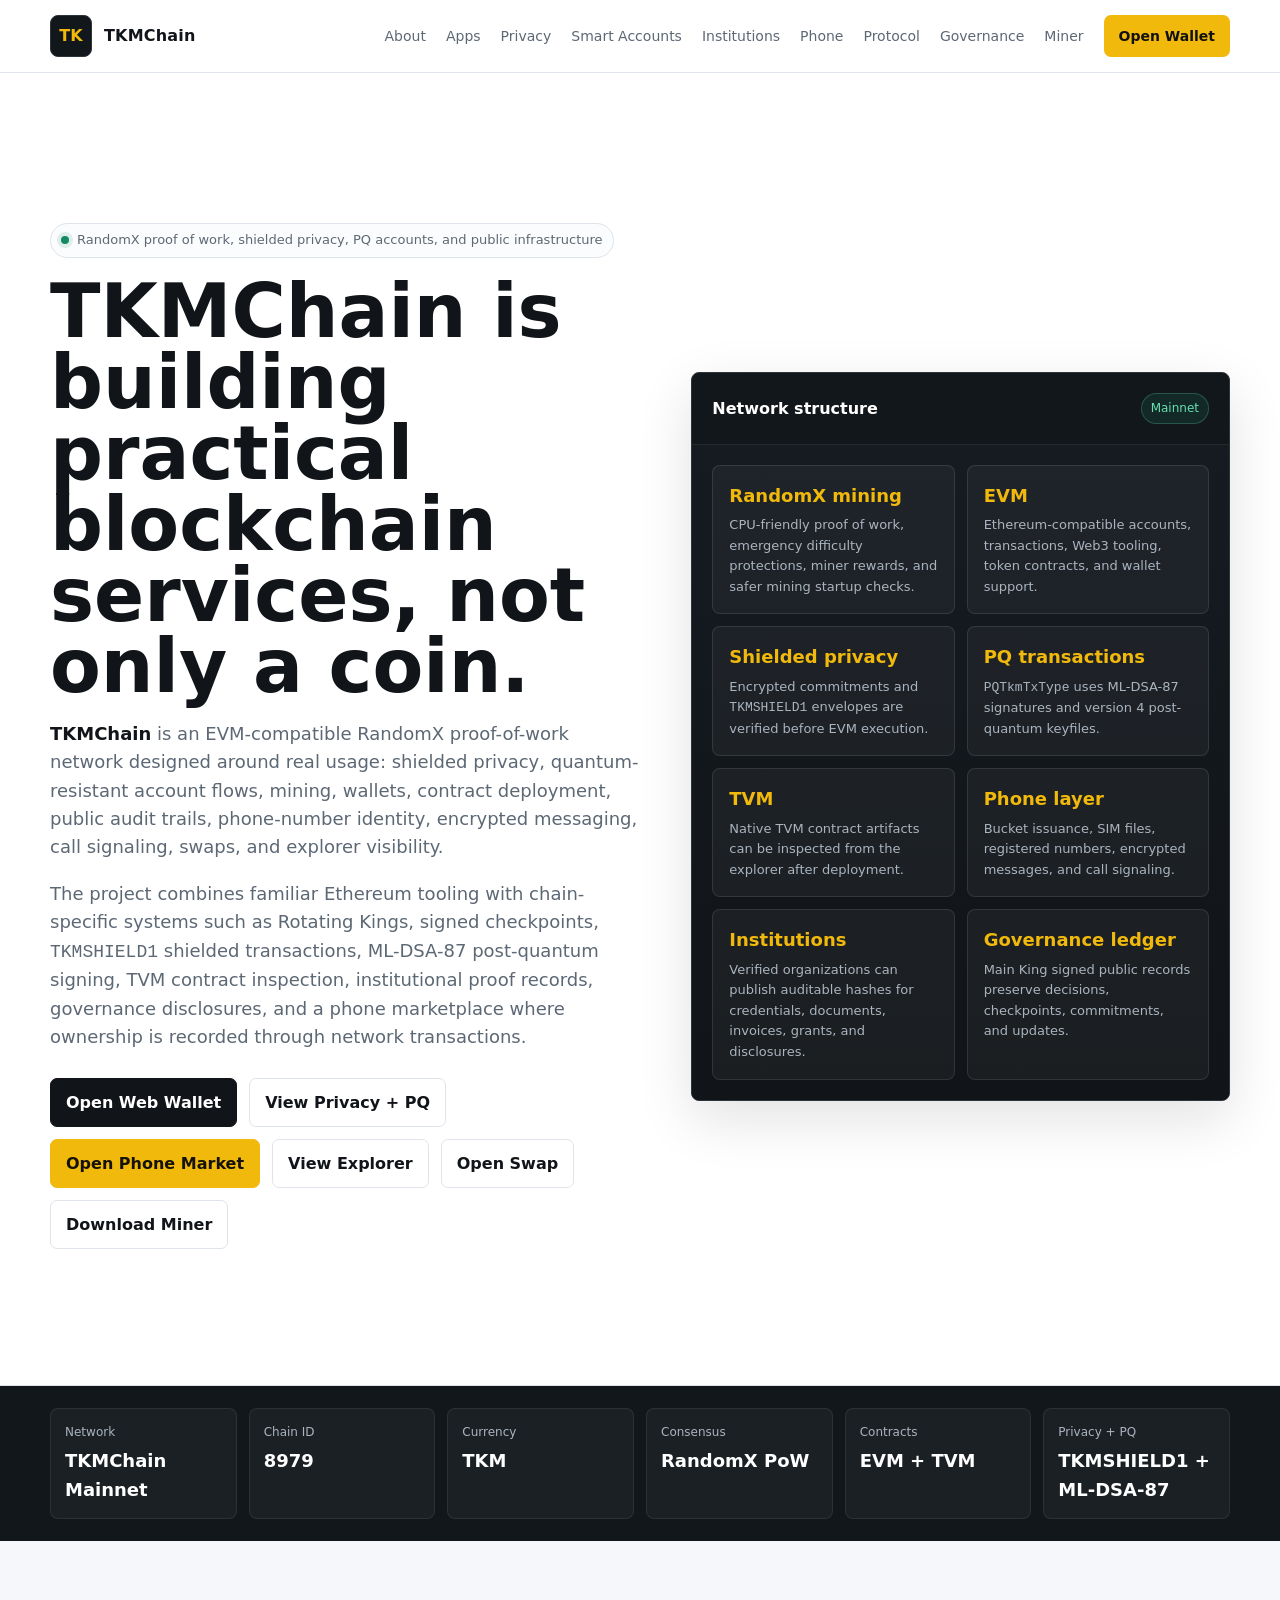
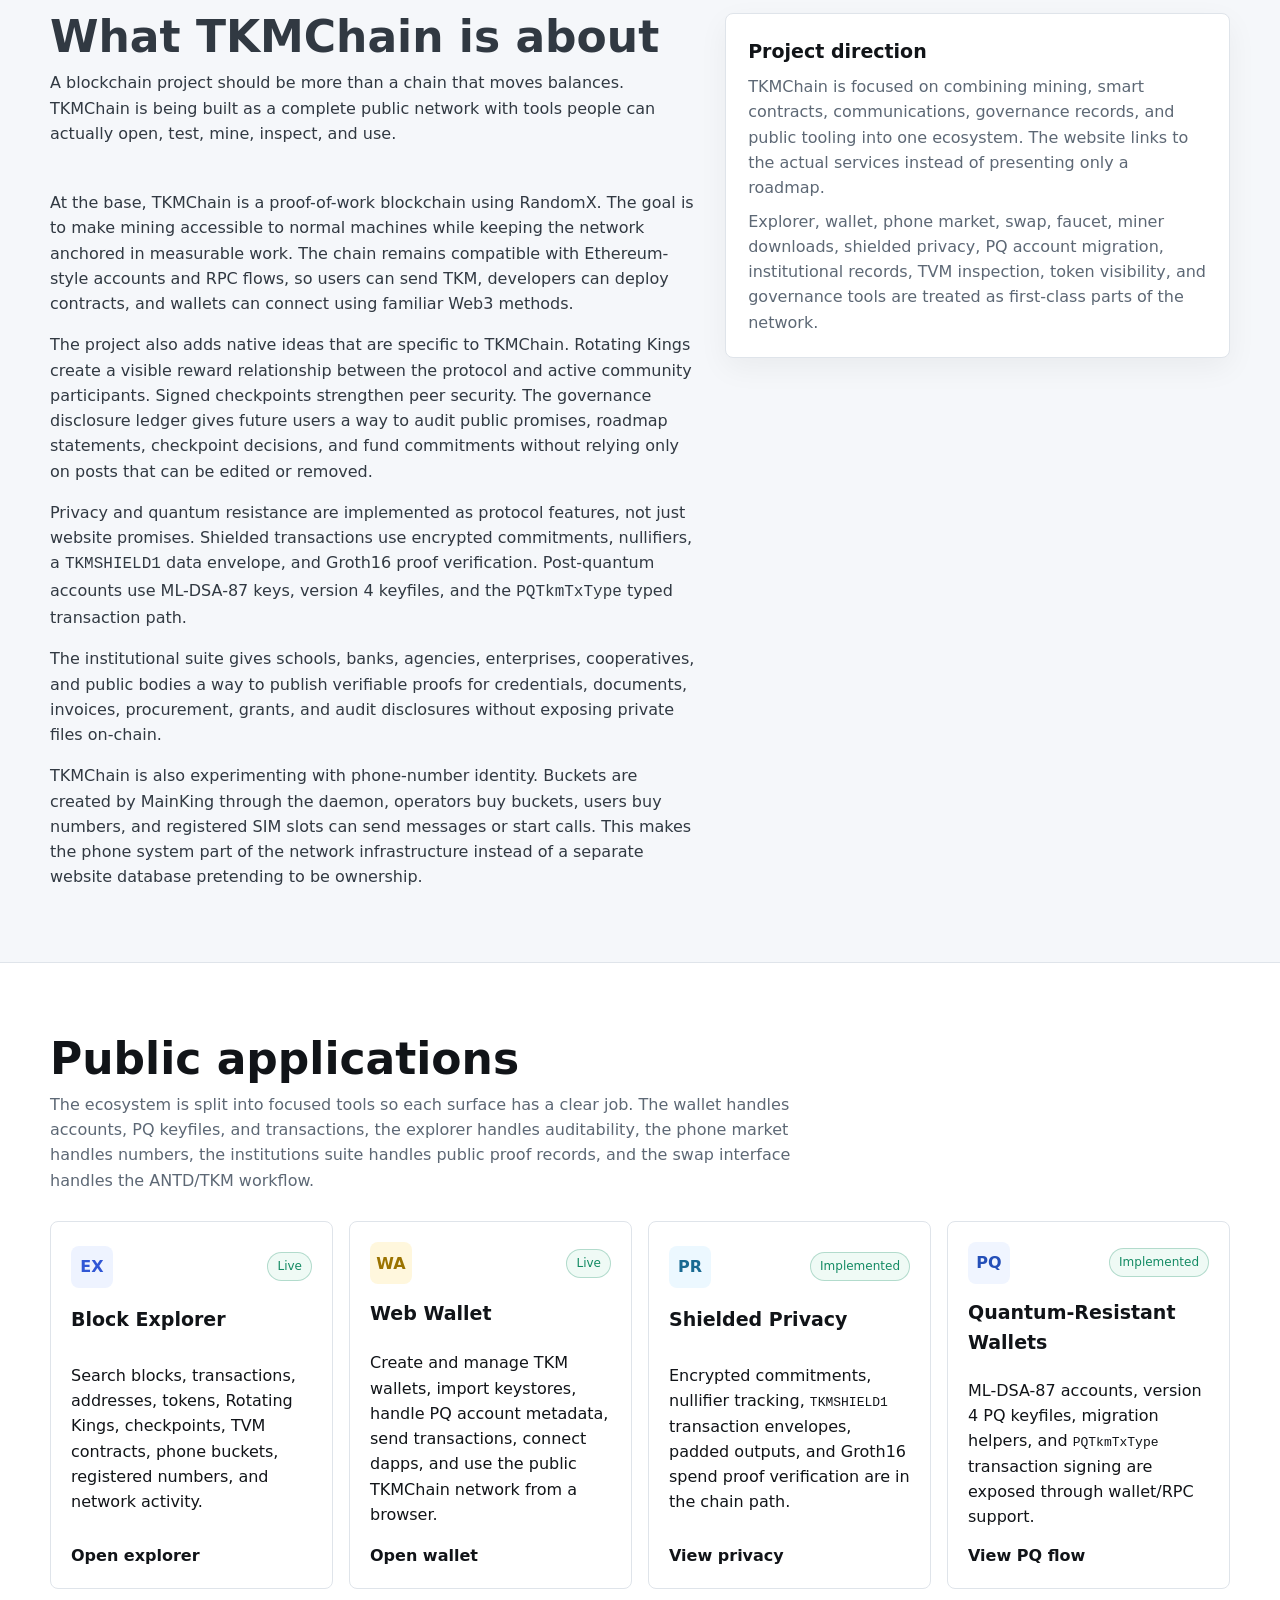
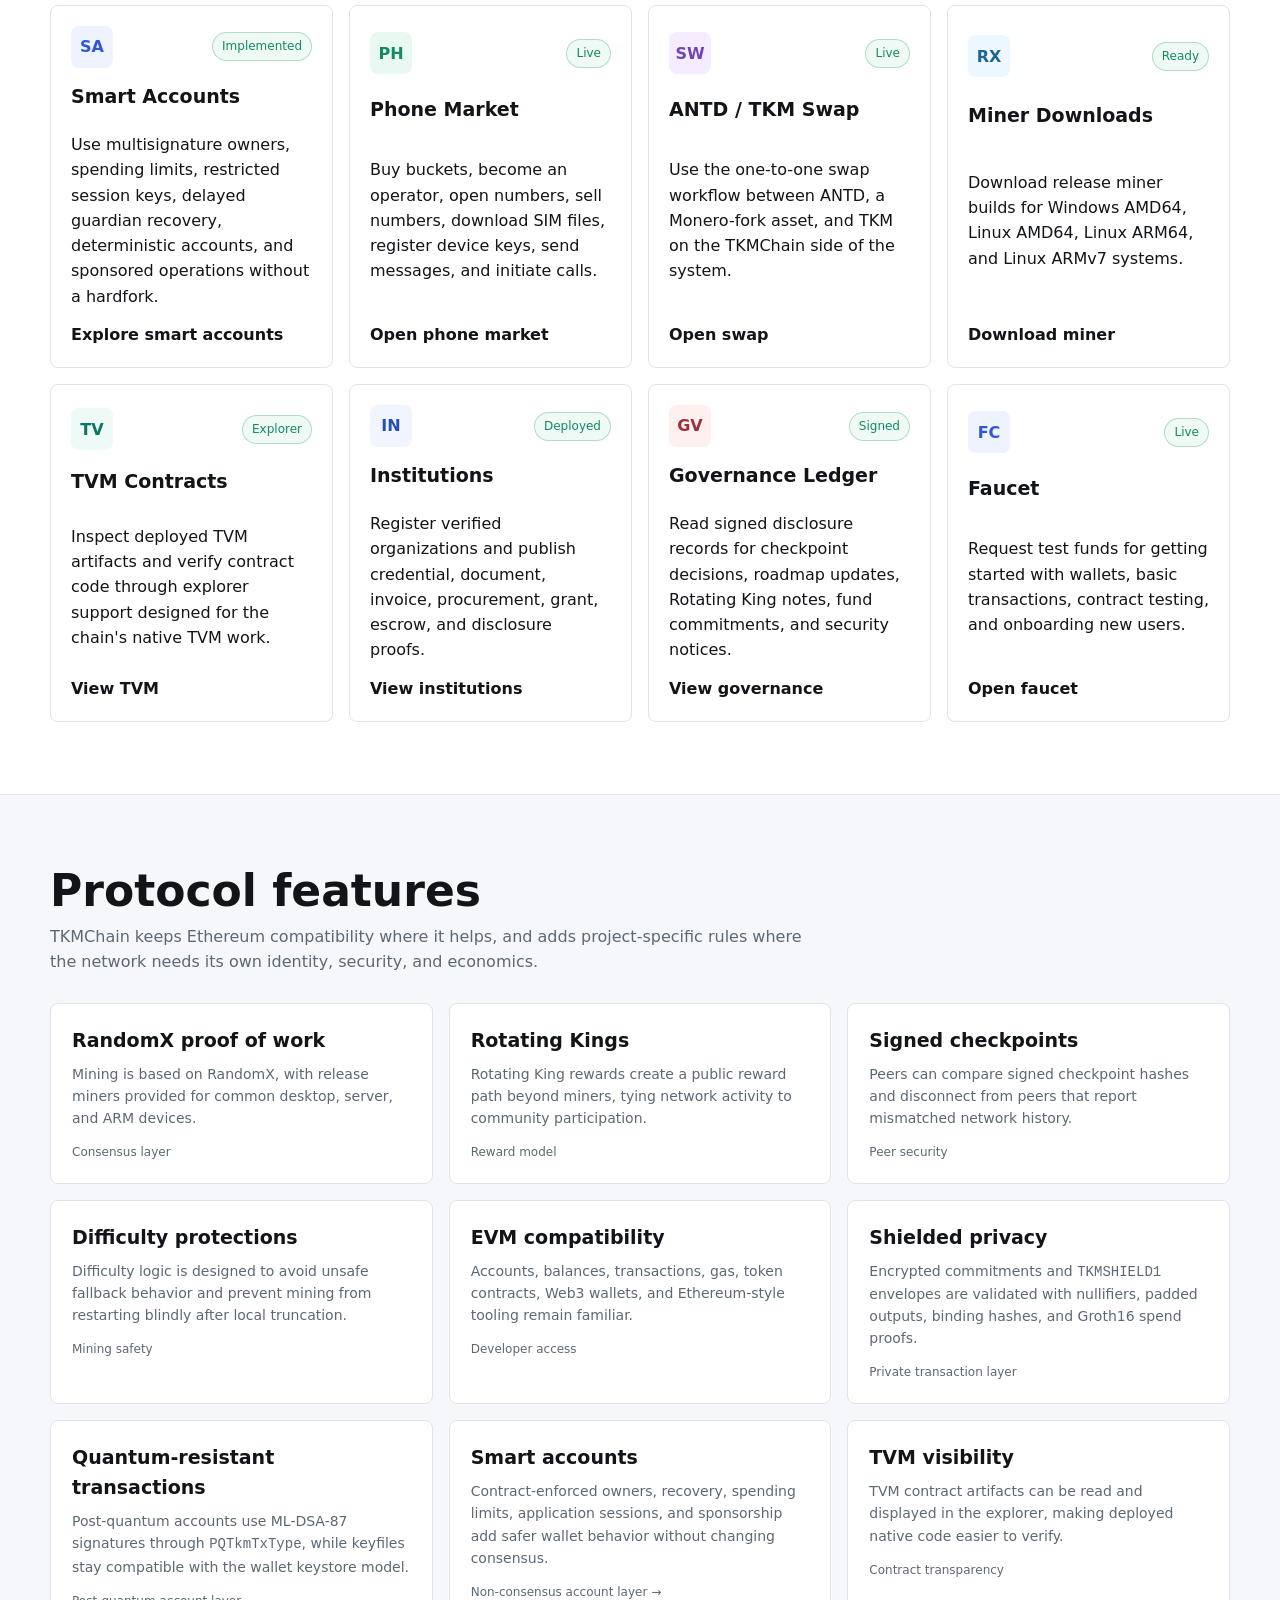
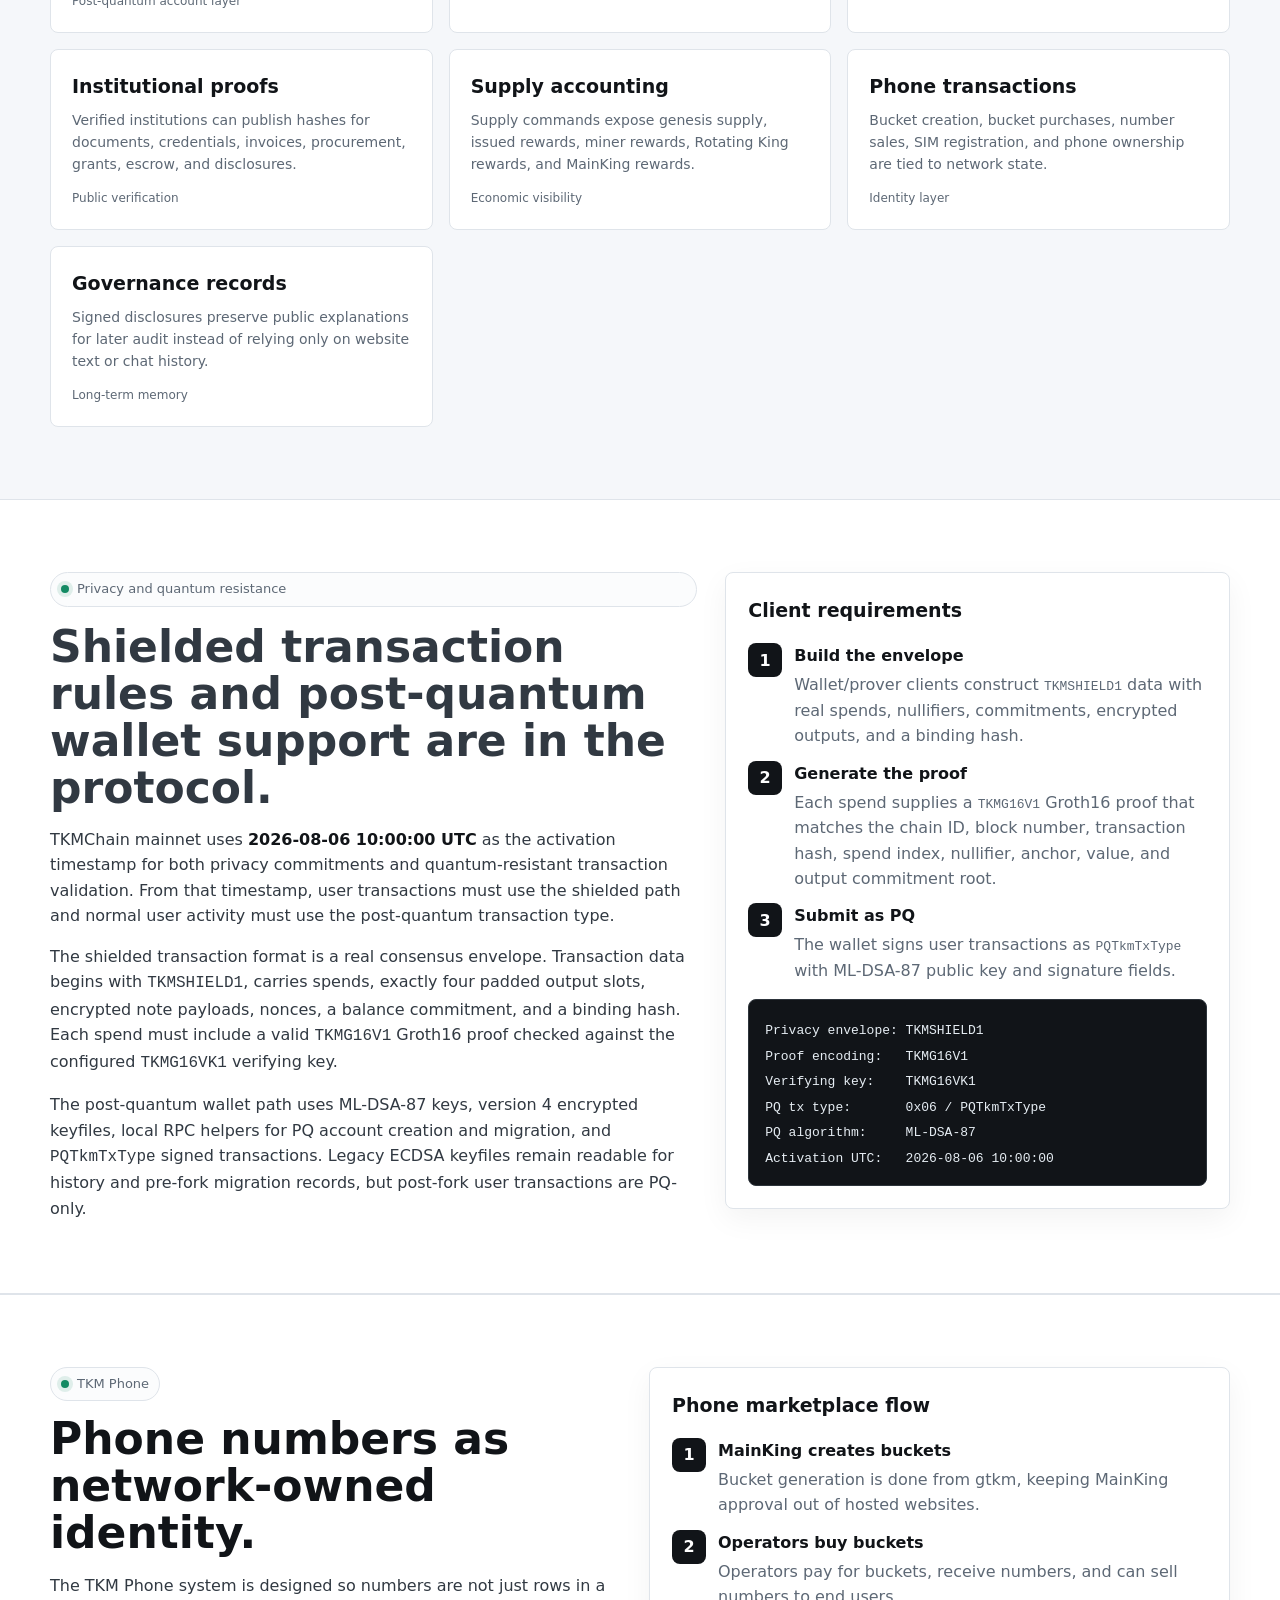
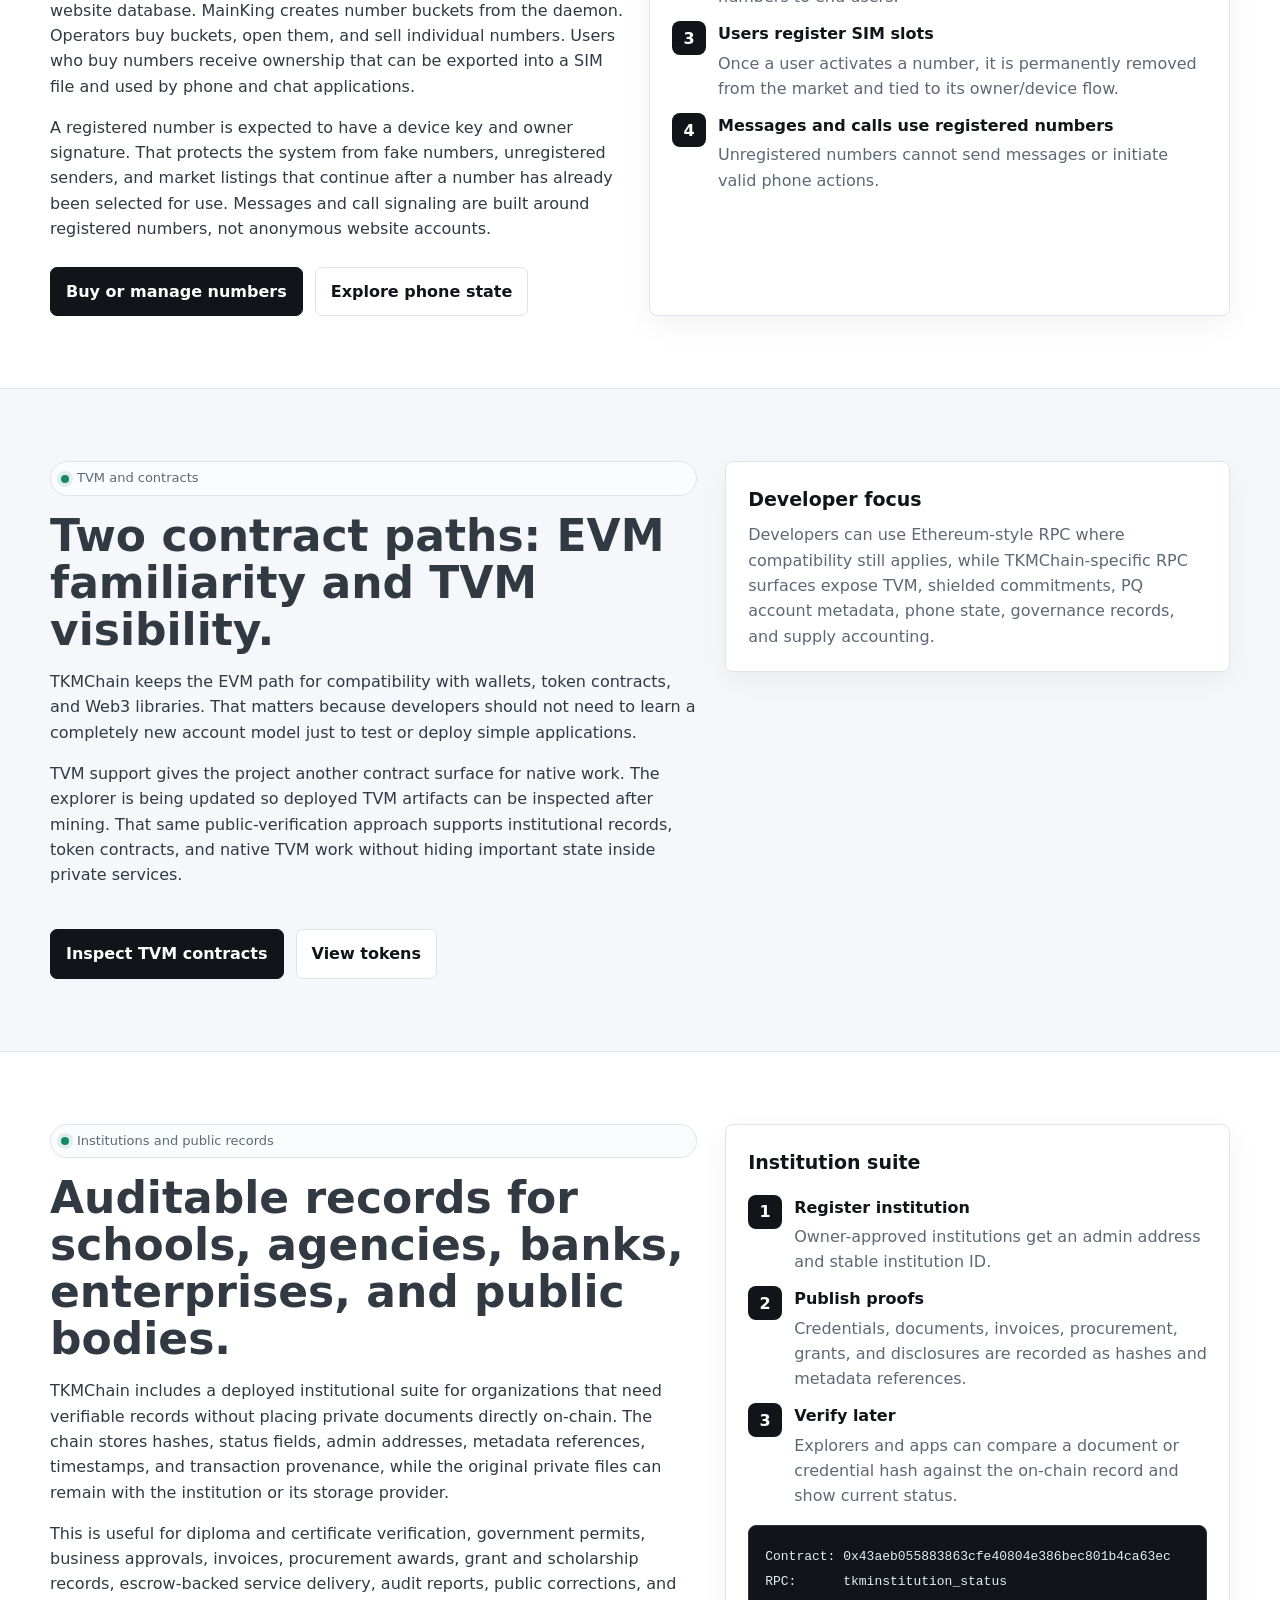
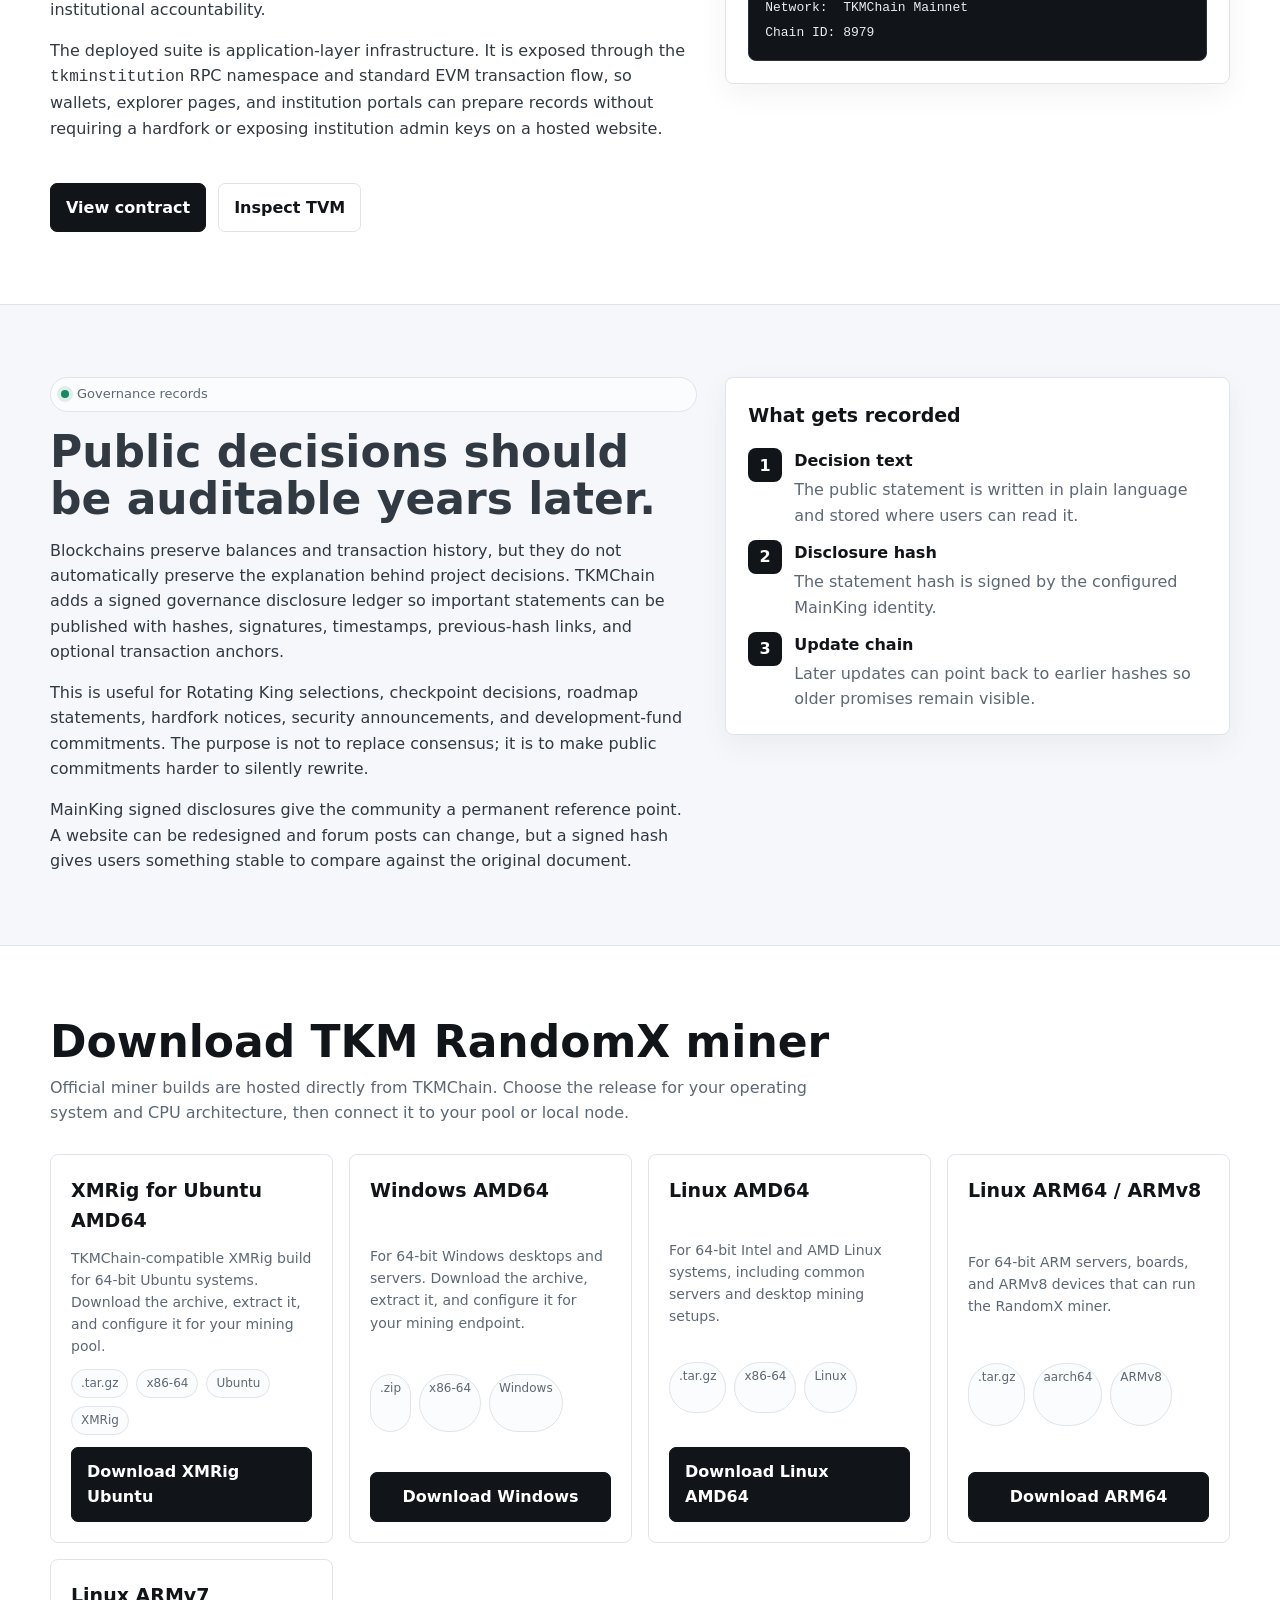
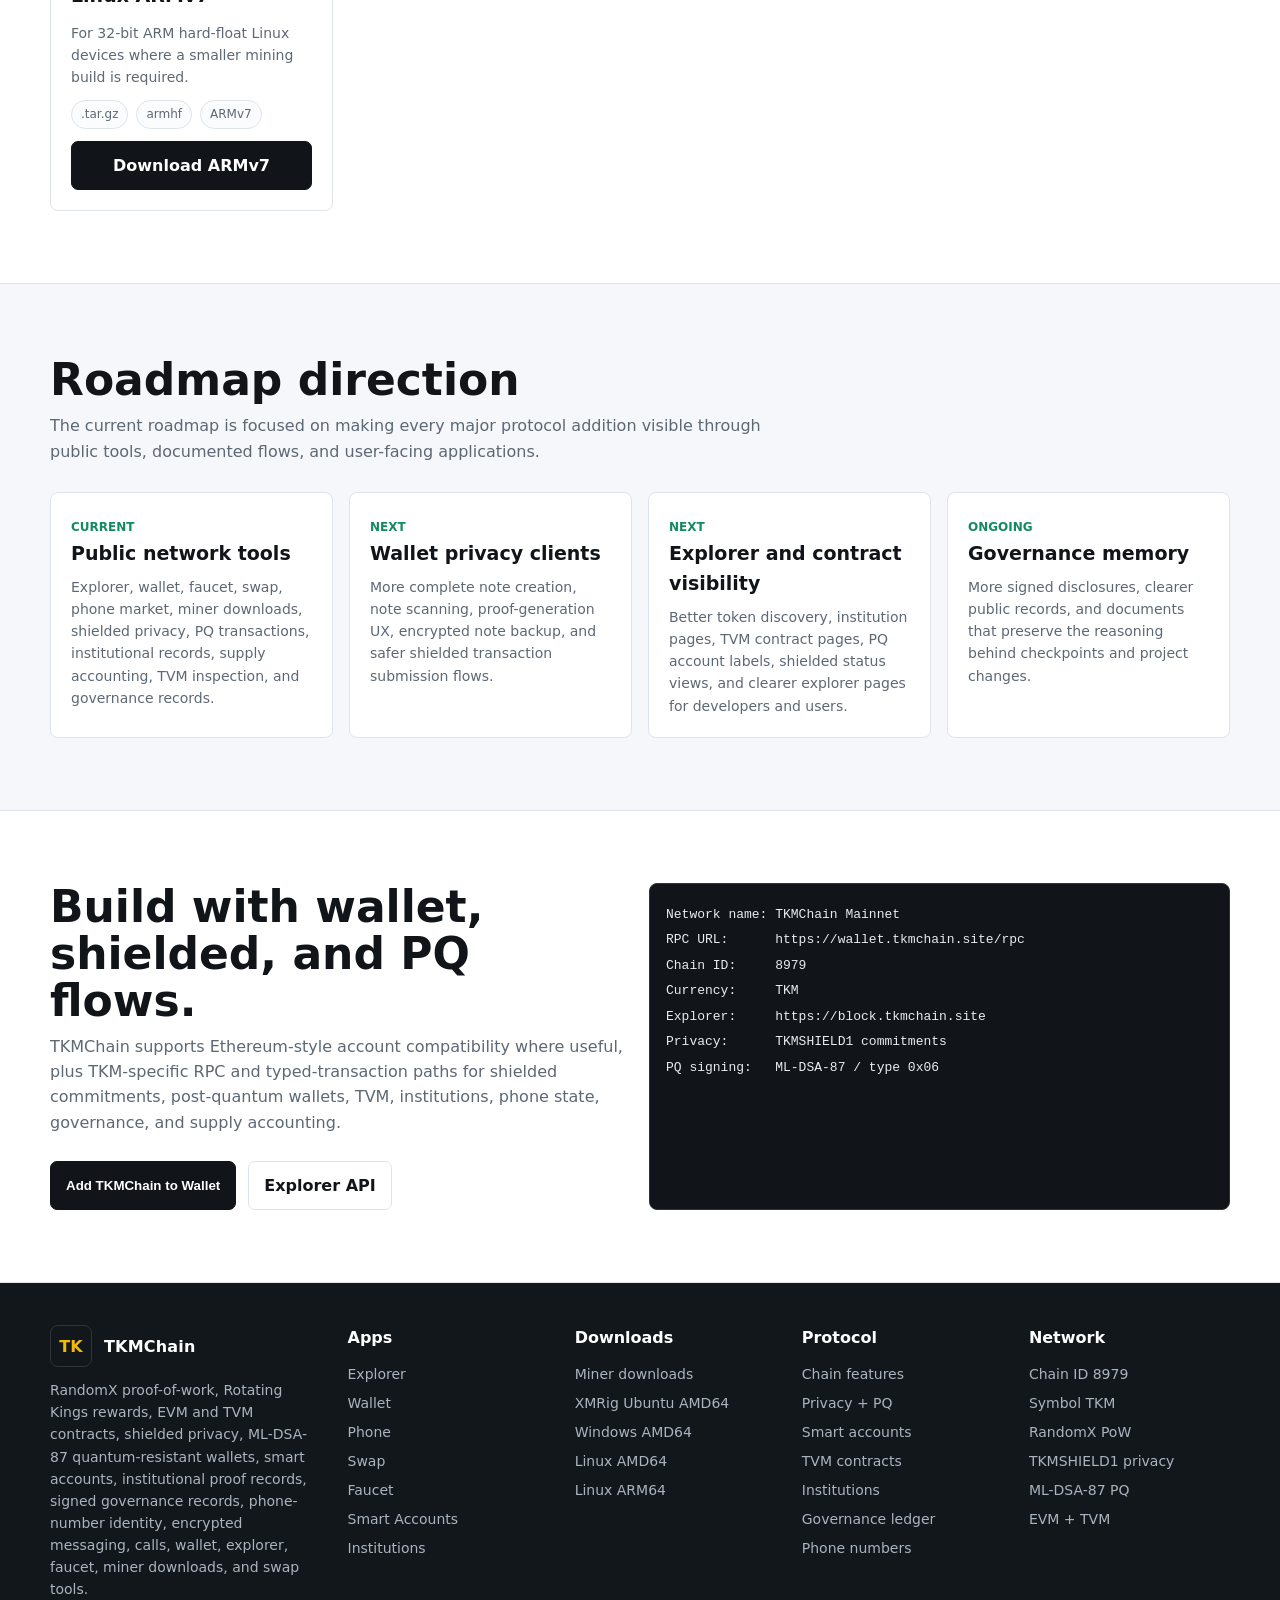
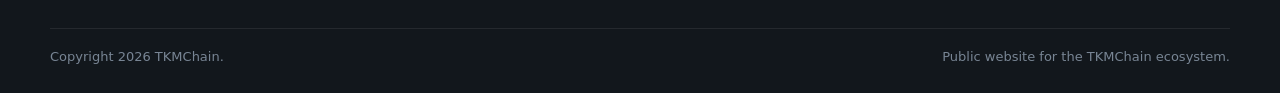
==== index.html @ 59657b13 "first commit" ====
<!doctype html>
<html lang="en">
<head>
  <meta charset="utf-8" />
  <meta name="viewport" content="width=device-width, initial-scale=1" />
  <title>TKMChain - RandomX EVM, Shielded Privacy, Quantum-Resistant Wallets, TVM and Public Apps</title>
  <meta name="description" content="TKMChain is a RandomX proof-of-work, EVM-compatible blockchain with shielded privacy commitments, TKMSHIELD1 envelopes, ML-DSA-87 quantum-resistant transactions, smart accounts, TVM contract visibility, wallet, explorer, phone market, faucet, swap, and miner downloads." />
  <link rel="icon" href="data:image/svg+xml,%3Csvg xmlns='http://www.w3.org/2000/svg' viewBox='0 0 64 64'%3E%3Crect width='64' height='64' rx='12' fill='%23101518'/%3E%3Cpath d='M18 17h28v8H36v22h-8V25H18z' fill='%23f3b61f'/%3E%3Cpath d='M14 47h36v4H14z' fill='%2327b782'/%3E%3C/svg%3E" />
  <style>
    :root {
      --ink: #111418;
      --muted: #5d6875;
      --line: #dfe4ea;
      --soft: #f5f7fa;
      --panel: #ffffff;
      --charcoal: #12171c;
      --charcoal-2: #1f272f;
      --gold: #f0b90b;
      --green: #138a63;
      --blue: #3157d5;
      --red: #b83242;
      --shadow: 0 18px 55px rgba(17, 20, 24, .12);
      --radius: 8px;
      --font: Inter, ui-sans-serif, system-ui, -apple-system, BlinkMacSystemFont, "Segoe UI", Arial, sans-serif;
    }
    * { box-sizing: border-box; }
    html { scroll-behavior: smooth; }
    body { margin: 0; font-family: var(--font); color: var(--ink); background: var(--soft); line-height: 1.58; }
    a { color: inherit; text-decoration: none; }
    .wrap { width: min(1180px, calc(100% - 40px)); margin: 0 auto; }
    .top { position: sticky; top: 0; z-index: 10; background: rgba(255,255,255,.94); backdrop-filter: blur(14px); border-bottom: 1px solid var(--line); }
    .nav { display: flex; align-items: center; justify-content: space-between; min-height: 72px; gap: 18px; }
    .brand { display: flex; align-items: center; gap: 12px; font-weight: 800; letter-spacing: .2px; }
    .brandmark { width: 42px; height: 42px; border-radius: 8px; background: var(--charcoal); display: grid; place-items: center; color: var(--gold); font-weight: 900; border: 1px solid #2d343b; }
    .navlinks { display: flex; align-items: center; gap: 20px; color: var(--muted); font-size: 14px; }
    .navlinks a:hover { color: var(--ink); }
    .navlinks .button { color: #111; background: var(--gold); padding: 10px 15px; border-radius: 7px; font-weight: 750; }
    .hero { background: #fff; border-bottom: 1px solid var(--line); }
    .heroGrid { display: grid; grid-template-columns: minmax(0, 1.05fr) minmax(360px, .95fr); gap: 46px; align-items: center; padding: 78px 0 64px; }
    .eyebrow { display: inline-flex; gap: 8px; align-items: center; padding: 6px 10px; border: 1px solid var(--line); border-radius: 999px; color: var(--muted); font-size: 13px; background: #fbfcfd; }
    .dot { width: 8px; height: 8px; border-radius: 50%; background: var(--green); box-shadow: 0 0 0 4px rgba(19,138,99,.12); }
    h1 { font-size: clamp(42px, 6vw, 74px); line-height: .96; margin: 18px 0; letter-spacing: 0; }
    h2 { margin: 0; font-size: clamp(28px, 4vw, 44px); letter-spacing: 0; line-height: 1.07; }
    h3 { margin: 0 0 8px; font-size: 19px; }
    p { margin: 0; }
    .lead { color: var(--muted); font-size: 18px; max-width: 720px; margin: 0 0 18px; }
    .lead strong { color: var(--ink); }
    .actions { display: flex; flex-wrap: wrap; gap: 12px; margin-top: 26px; }
    .btn { display: inline-flex; align-items: center; justify-content: center; gap: 9px; min-height: 44px; padding: 11px 15px; border-radius: 7px; border: 1px solid var(--line); background: #fff; font-weight: 760; color: var(--ink); }
    .btn.primary { background: var(--ink); color: #fff; border-color: var(--ink); }
    .btn.gold { background: var(--gold); color: #15120a; border-color: var(--gold); }
    .btn:hover { transform: translateY(-1px); box-shadow: 0 8px 24px rgba(17,20,24,.08); }
    .heroPanel { background: var(--charcoal); color: #fff; border-radius: 8px; overflow: hidden; box-shadow: var(--shadow); border: 1px solid #2d343b; }
    .heroPanelTop { padding: 20px; display: flex; justify-content: space-between; align-items: center; border-bottom: 1px solid rgba(255,255,255,.08); }
    .statusPill { padding: 5px 9px; border-radius: 999px; background: rgba(19,138,99,.16); color: #67e0af; border: 1px solid rgba(103,224,175,.25); font-size: 12px; white-space: nowrap; }
    .networkDiagram { padding: 20px; display: grid; gap: 12px; background: linear-gradient(180deg, #151b21, #111418); }
    .diagramNode { border: 1px solid rgba(255,255,255,.1); background: rgba(255,255,255,.045); border-radius: 8px; padding: 16px; }
    .diagramNode strong { color: var(--gold); display: block; font-size: 18px; margin-bottom: 5px; }
    .diagramNode span { color: #aab4bf; font-size: 13px; display: block; }
    .diagramGrid { display: grid; grid-template-columns: 1fr 1fr; gap: 12px; }
    .networkFacts { padding: 22px 0; background: var(--charcoal); color: #fff; }
    .factGrid { display: grid; grid-template-columns: repeat(6, 1fr); gap: 12px; }
    .metric { border: 1px solid rgba(255,255,255,.08); border-radius: 8px; padding: 14px; background: rgba(255,255,255,.04); min-width: 0; }
    .metric span { display: block; color: #aab4bf; font-size: 12px; margin-bottom: 5px; }
    .metric strong { font-size: 18px; word-break: break-word; }
    section { padding: 72px 0; }
    .white { background: #fff; border-top: 1px solid var(--line); border-bottom: 1px solid var(--line); }
    .sectionHead { display: flex; align-items: end; justify-content: space-between; gap: 24px; margin-bottom: 28px; }
    .sub { color: var(--muted); max-width: 760px; margin: 10px 0 0; }
    .prose { display: grid; grid-template-columns: minmax(0, 1fr) minmax(320px, .78fr); gap: 28px; align-items: start; }
    .copyBlock { display: grid; gap: 16px; color: #313942; font-size: 16px; }
    .copyBlock p { color: #313942; }
    .copyBlock strong { color: var(--ink); }
    .quotePanel { background: var(--panel); border: 1px solid var(--line); border-radius: 8px; padding: 22px; box-shadow: 0 10px 30px rgba(17,20,24,.05); }
    .quotePanel h3 { color: var(--ink); }
    .quotePanel p { color: var(--muted); margin-top: 8px; }
    .cards { display: grid; grid-template-columns: repeat(3, 1fr); gap: 16px; }
    .card { background: var(--panel); border: 1px solid var(--line); border-radius: 8px; padding: 21px; min-width: 0; }
    .card p { color: var(--muted); font-size: 14px; }
    .card .small { color: var(--muted); font-size: 12px; margin-top: 14px; display: block; }
    .serviceGrid { display: grid; grid-template-columns: repeat(4, 1fr); gap: 16px; }
    .service { background: #fff; border: 1px solid var(--line); border-radius: 8px; padding: 20px; display: grid; gap: 13px; min-height: 230px; }
    .service .topline { display: flex; justify-content: space-between; align-items: center; gap: 10px; }
    .service .icon { width: 42px; height: 42px; display: grid; place-items: center; border-radius: 8px; background: #eef3ff; color: var(--blue); font-weight: 900; }
    .service.phone .icon { background: #eaf8f2; color: var(--green); }
    .service.wallet .icon { background: #fff7dd; color: #9b7300; }
    .service.privacy .icon { background: #ecf8ff; color: #196a92; }
    .service.pq .icon { background: #f0f5ff; color: #244fb8; }
    .service.swap .icon { background: #f5edff; color: #7045b8; }
    .service.miner .icon { background: #edf7ff; color: #1d6791; }
    .service.tvm .icon { background: #eefaf7; color: #08775d; }
    .service.institution .icon { background: #f0f5ff; color: #244fb8; }
    .service.gov .icon { background: #fff0f0; color: #9f2f3b; }
    .service a { align-self: end; color: var(--ink); font-weight: 760; }
    .badge { display: inline-flex; align-items: center; border-radius: 999px; border: 1px solid var(--line); padding: 4px 9px; font-size: 12px; color: var(--muted); background: #fff; }
    .badge.ok { color: var(--green); border-color: rgba(19,138,99,.28); background: #effaf5; }
    .downloadSection { background: #fff; border-top: 1px solid var(--line); border-bottom: 1px solid var(--line); }
    .downloadGrid { display: grid; grid-template-columns: repeat(4, 1fr); gap: 16px; }
    .downloadCard { background: var(--panel); border: 1px solid var(--line); border-radius: 8px; padding: 20px; display: grid; gap: 12px; min-height: 230px; }
    .downloadCard strong { font-size: 19px; }
    .downloadCard p { color: var(--muted); font-size: 14px; }
    .downloadMeta { display: flex; flex-wrap: wrap; gap: 8px; }
    .downloadMeta span { border: 1px solid var(--line); border-radius: 999px; padding: 4px 9px; font-size: 12px; color: var(--muted); background: #fbfcfd; }
    .downloadCard .btn { align-self: end; width: 100%; }
    .steps { display: grid; gap: 12px; margin-top: 18px; }
    .step { display: grid; grid-template-columns: 34px 1fr; gap: 12px; align-items: start; }
    .step b { display: grid; place-items: center; width: 34px; height: 34px; border-radius: 8px; background: var(--ink); color: #fff; }
    .step p { color: var(--muted); margin-top: 4px; }
    .twoCol { display: grid; grid-template-columns: 1fr 1fr; gap: 18px; }
    .codeBox { background: #111418; color: #e6edf3; border-radius: 8px; padding: 16px; border: 1px solid #2d343b; overflow: auto; }
    .codeBox code { white-space: pre; font-size: 13px; }
    .roadmap { display: grid; grid-template-columns: repeat(4, 1fr); gap: 16px; }
    .phase { background: #fff; border: 1px solid var(--line); border-radius: 8px; padding: 20px; }
    .phase span { color: var(--green); font-size: 12px; font-weight: 800; text-transform: uppercase; }
    .phase p { color: var(--muted); font-size: 14px; margin-top: 8px; }
    .footer { background: var(--charcoal); color: #dce3ea; padding: 42px 0; }
    .footerGrid { display: grid; grid-template-columns: 1.35fr repeat(4, 1fr); gap: 26px; }
    .footer h4 { margin: 0 0 12px; color: #fff; }
    .footer a, .footer p, .footer li { color: #aab4bf; font-size: 14px; }
    .footer ul { list-style: none; margin: 0; padding: 0; display: grid; gap: 7px; }
    .fine { margin-top: 28px; padding-top: 18px; border-top: 1px solid rgba(255,255,255,.08); color: #788594; font-size: 13px; display: flex; justify-content: space-between; gap: 16px; flex-wrap: wrap; }
    @media (max-width: 1020px) {
      .heroGrid, .prose, .twoCol { grid-template-columns: 1fr; }
      .serviceGrid, .downloadGrid, .roadmap { grid-template-columns: repeat(2, 1fr); }
      .cards { grid-template-columns: repeat(2, 1fr); }
      .factGrid { grid-template-columns: repeat(2, 1fr); }
      .navlinks { display: none; }
      .heroGrid { padding-top: 44px; }
    }
    @media (max-width: 620px) {
      .wrap { width: min(100% - 28px, 1180px); }
      .cards, .serviceGrid, .downloadGrid, .roadmap, .factGrid, .diagramGrid, .footerGrid { grid-template-columns: 1fr; }
      .actions .btn { width: 100%; }
      .sectionHead { display: block; }
      h1 { font-size: 42px; }
    }
  </style>
</head>
<body>
  <header class="top">
    <div class="wrap nav">
      <a class="brand" href="#top" aria-label="TKMChain home"><span class="brandmark">TK</span><span>TKMChain</span></a>
      <nav class="navlinks" aria-label="Main navigation">
        <a href="#about">About</a>
        <a href="#apps">Apps</a>
        <a href="#privacy">Privacy</a>
        <a href="smart-accounts.html">Smart Accounts</a>
        <a href="#institutions">Institutions</a>
        <a href="#phone">Phone</a>
        <a href="#protocol">Protocol</a>
        <a href="#governance">Governance</a>
        <a href="#miner">Miner</a>
        <a class="button" href="https://wallet.tkmchain.site">Open Wallet</a>
      </nav>
    </div>
  </header>

  <main id="top">
    <section class="hero">
      <div class="wrap heroGrid">
        <div>
          <span class="eyebrow"><span class="dot"></span>RandomX proof of work, shielded privacy, PQ accounts, and public infrastructure</span>
          <h1>TKMChain is building practical blockchain services, not only a coin.</h1>
          <p class="lead"><strong>TKMChain</strong> is an EVM-compatible RandomX proof-of-work network designed around real usage: shielded privacy, quantum-resistant account flows, mining, wallets, contract deployment, public audit trails, phone-number identity, encrypted messaging, call signaling, swaps, and explorer visibility.</p>
          <p class="lead">The project combines familiar Ethereum tooling with chain-specific systems such as Rotating Kings, signed checkpoints, <code>TKMSHIELD1</code> shielded transactions, ML-DSA-87 post-quantum signing, TVM contract inspection, institutional proof records, governance disclosures, and a phone marketplace where ownership is recorded through network transactions.</p>
          <div class="actions">
            <a class="btn primary" href="https://wallet.tkmchain.site">Open Web Wallet</a>
            <a class="btn" href="#privacy">View Privacy + PQ</a>
            <a class="btn gold" href="https://phone.tkmchain.site">Open Phone Market</a>
            <a class="btn" href="https://block.tkmchain.site">View Explorer</a>
            <a class="btn" href="https://swap.tkmchain.site">Open Swap</a>
            <a class="btn" href="#miner">Download Miner</a>
          </div>
        </div>
        <div class="heroPanel" aria-label="TKMChain architecture overview">
          <div class="heroPanelTop"><strong>Network structure</strong><span class="statusPill">Mainnet</span></div>
          <div class="networkDiagram">
            <div class="diagramGrid">
              <div class="diagramNode"><strong>RandomX mining</strong><span>CPU-friendly proof of work, emergency difficulty protections, miner rewards, and safer mining startup checks.</span></div>
              <div class="diagramNode"><strong>EVM</strong><span>Ethereum-compatible accounts, transactions, Web3 tooling, token contracts, and wallet support.</span></div>
            </div>
            <div class="diagramGrid">
              <div class="diagramNode"><strong>Shielded privacy</strong><span>Encrypted commitments and <code>TKMSHIELD1</code> envelopes are verified before EVM execution.</span></div>
              <div class="diagramNode"><strong>PQ transactions</strong><span><code>PQTkmTxType</code> uses ML-DSA-87 signatures and version 4 post-quantum keyfiles.</span></div>
            </div>
            <div class="diagramGrid">
              <div class="diagramNode"><strong>TVM</strong><span>Native TVM contract artifacts can be inspected from the explorer after deployment.</span></div>
              <div class="diagramNode"><strong>Phone layer</strong><span>Bucket issuance, SIM files, registered numbers, encrypted messages, and call signaling.</span></div>
            </div>
            <div class="diagramGrid">
              <div class="diagramNode"><strong>Institutions</strong><span>Verified organizations can publish auditable hashes for credentials, documents, invoices, grants, and disclosures.</span></div>
              <div class="diagramNode"><strong>Governance ledger</strong><span>Main King signed public records preserve decisions, checkpoints, commitments, and updates.</span></div>
            </div>
          </div>
        </div>
      </div>
    </section>

    <section class="networkFacts" aria-label="Network facts">
      <div class="wrap factGrid">
        <div class="metric"><span>Network</span><strong>TKMChain Mainnet</strong></div>
        <div class="metric"><span>Chain ID</span><strong>8979</strong></div>
        <div class="metric"><span>Currency</span><strong>TKM</strong></div>
        <div class="metric"><span>Consensus</span><strong>RandomX PoW</strong></div>
        <div class="metric"><span>Contracts</span><strong>EVM + TVM</strong></div>
        <div class="metric"><span>Privacy + PQ</span><strong>TKMSHIELD1 + ML-DSA-87</strong></div>
      </div>
    </section>

    <section id="about">
      <div class="wrap prose">
        <div class="copyBlock">
          <div class="sectionHead"><div><h2>What TKMChain is about</h2><p class="sub">A blockchain project should be more than a chain that moves balances. TKMChain is being built as a complete public network with tools people can actually open, test, mine, inspect, and use.</p></div></div>
          <p>At the base, TKMChain is a proof-of-work blockchain using RandomX. The goal is to make mining accessible to normal machines while keeping the network anchored in measurable work. The chain remains compatible with Ethereum-style accounts and RPC flows, so users can send TKM, developers can deploy contracts, and wallets can connect using familiar Web3 methods.</p>
          <p>The project also adds native ideas that are specific to TKMChain. Rotating Kings create a visible reward relationship between the protocol and active community participants. Signed checkpoints strengthen peer security. The governance disclosure ledger gives future users a way to audit public promises, roadmap statements, checkpoint decisions, and fund commitments without relying only on posts that can be edited or removed.</p>
          <p>Privacy and quantum resistance are implemented as protocol features, not just website promises. Shielded transactions use encrypted commitments, nullifiers, a <code>TKMSHIELD1</code> data envelope, and Groth16 proof verification. Post-quantum accounts use ML-DSA-87 keys, version 4 keyfiles, and the <code>PQTkmTxType</code> typed transaction path.</p>
          <p>The institutional suite gives schools, banks, agencies, enterprises, cooperatives, and public bodies a way to publish verifiable proofs for credentials, documents, invoices, procurement, grants, and audit disclosures without exposing private files on-chain.</p>
          <p>TKMChain is also experimenting with phone-number identity. Buckets are created by MainKing through the daemon, operators buy buckets, users buy numbers, and registered SIM slots can send messages or start calls. This makes the phone system part of the network infrastructure instead of a separate website database pretending to be ownership.</p>
        </div>
        <aside class="quotePanel">
          <h3>Project direction</h3>
          <p>TKMChain is focused on combining mining, smart contracts, communications, governance records, and public tooling into one ecosystem. The website links to the actual services instead of presenting only a roadmap.</p>
          <p>Explorer, wallet, phone market, swap, faucet, miner downloads, shielded privacy, PQ account migration, institutional records, TVM inspection, token visibility, and governance tools are treated as first-class parts of the network.</p>
        </aside>
      </div>
    </section>

    <section id="apps" class="white">
      <div class="wrap">
        <div class="sectionHead">
          <div><h2>Public applications</h2><p class="sub">The ecosystem is split into focused tools so each surface has a clear job. The wallet handles accounts, PQ keyfiles, and transactions, the explorer handles auditability, the phone market handles numbers, the institutions suite handles public proof records, and the swap interface handles the ANTD/TKM workflow.</p></div>
        </div>
        <div class="serviceGrid">
          <article class="service"><div class="topline"><span class="icon">EX</span><span class="badge ok">Live</span></div><h3>Block Explorer</h3><p>Search blocks, transactions, addresses, tokens, Rotating Kings, checkpoints, TVM contracts, phone buckets, registered numbers, and network activity.</p><a href="https://block.tkmchain.site">Open explorer</a></article>
          <article class="service wallet"><div class="topline"><span class="icon">WA</span><span class="badge ok">Live</span></div><h3>Web Wallet</h3><p>Create and manage TKM wallets, import keystores, handle PQ account metadata, send transactions, connect dapps, and use the public TKMChain network from a browser.</p><a href="https://wallet.tkmchain.site">Open wallet</a></article>
          <article class="service privacy"><div class="topline"><span class="icon">PR</span><span class="badge ok">Implemented</span></div><h3>Shielded Privacy</h3><p>Encrypted commitments, nullifier tracking, <code>TKMSHIELD1</code> transaction envelopes, padded outputs, and Groth16 spend proof verification are in the chain path.</p><a href="#privacy">View privacy</a></article>
          <article class="service pq"><div class="topline"><span class="icon">PQ</span><span class="badge ok">Implemented</span></div><h3>Quantum-Resistant Wallets</h3><p>ML-DSA-87 accounts, version 4 PQ keyfiles, migration helpers, and <code>PQTkmTxType</code> transaction signing are exposed through wallet/RPC support.</p><a href="#privacy">View PQ flow</a></article>
          <article class="service"><div class="topline"><span class="icon">SA</span><span class="badge ok">Implemented</span></div><h3>Smart Accounts</h3><p>Use multisignature owners, spending limits, restricted session keys, delayed guardian recovery, deterministic accounts, and sponsored operations without a hardfork.</p><a href="smart-accounts.html">Explore smart accounts</a></article>
          <article class="service phone"><div class="topline"><span class="icon">PH</span><span class="badge ok">Live</span></div><h3>Phone Market</h3><p>Buy buckets, become an operator, open numbers, sell numbers, download SIM files, register device keys, send messages, and initiate calls.</p><a href="https://phone.tkmchain.site">Open phone market</a></article>
          <article class="service swap"><div class="topline"><span class="icon">SW</span><span class="badge ok">Live</span></div><h3>ANTD / TKM Swap</h3><p>Use the one-to-one swap workflow between ANTD, a Monero-fork asset, and TKM on the TKMChain side of the system.</p><a href="https://swap.tkmchain.site">Open swap</a></article>
          <article class="service miner"><div class="topline"><span class="icon">RX</span><span class="badge ok">Ready</span></div><h3>Miner Downloads</h3><p>Download release miner builds for Windows AMD64, Linux AMD64, Linux ARM64, and Linux ARMv7 systems.</p><a href="#miner">Download miner</a></article>
          <article class="service tvm"><div class="topline"><span class="icon">TV</span><span class="badge ok">Explorer</span></div><h3>TVM Contracts</h3><p>Inspect deployed TVM artifacts and verify contract code through explorer support designed for the chain's native TVM work.</p><a href="https://block.tkmchain.site/tvm">View TVM</a></article>
          <article class="service institution"><div class="topline"><span class="icon">IN</span><span class="badge ok">Deployed</span></div><h3>Institutions</h3><p>Register verified organizations and publish credential, document, invoice, procurement, grant, escrow, and disclosure proofs.</p><a href="#institutions">View institutions</a></article>
          <article class="service gov"><div class="topline"><span class="icon">GV</span><span class="badge ok">Signed</span></div><h3>Governance Ledger</h3><p>Read signed disclosure records for checkpoint decisions, roadmap updates, Rotating King notes, fund commitments, and security notices.</p><a href="#governance">View governance</a></article>
          <article class="service"><div class="topline"><span class="icon">FC</span><span class="badge ok">Live</span></div><h3>Faucet</h3><p>Request test funds for getting started with wallets, basic transactions, contract testing, and onboarding new users.</p><a href="https://faucet.tkmchain.site">Open faucet</a></article>
        </div>
      </div>
    </section>

    <section id="protocol">
      <div class="wrap">
        <div class="sectionHead"><div><h2>Protocol features</h2><p class="sub">TKMChain keeps Ethereum compatibility where it helps, and adds project-specific rules where the network needs its own identity, security, and economics.</p></div></div>
        <div class="cards">
          <article class="card"><h3>RandomX proof of work</h3><p>Mining is based on RandomX, with release miners provided for common desktop, server, and ARM devices.</p><span class="small">Consensus layer</span></article>
          <article class="card"><h3>Rotating Kings</h3><p>Rotating King rewards create a public reward path beyond miners, tying network activity to community participation.</p><span class="small">Reward model</span></article>
          <article class="card"><h3>Signed checkpoints</h3><p>Peers can compare signed checkpoint hashes and disconnect from peers that report mismatched network history.</p><span class="small">Peer security</span></article>
          <article class="card"><h3>Difficulty protections</h3><p>Difficulty logic is designed to avoid unsafe fallback behavior and prevent mining from restarting blindly after local truncation.</p><span class="small">Mining safety</span></article>
          <article class="card"><h3>EVM compatibility</h3><p>Accounts, balances, transactions, gas, token contracts, Web3 wallets, and Ethereum-style tooling remain familiar.</p><span class="small">Developer access</span></article>
          <article class="card"><h3>Shielded privacy</h3><p>Encrypted commitments and <code>TKMSHIELD1</code> envelopes are validated with nullifiers, padded outputs, binding hashes, and Groth16 spend proofs.</p><span class="small">Private transaction layer</span></article>
          <article class="card"><h3>Quantum-resistant transactions</h3><p>Post-quantum accounts use ML-DSA-87 signatures through <code>PQTkmTxType</code>, while keyfiles stay compatible with the wallet keystore model.</p><span class="small">Post-quantum account layer</span></article>
          <article class="card"><h3>Smart accounts</h3><p>Contract-enforced owners, recovery, spending limits, application sessions, and sponsorship add safer wallet behavior without changing consensus.</p><span class="small"><a href="smart-accounts.html">Non-consensus account layer →</a></span></article>
          <article class="card"><h3>TVM visibility</h3><p>TVM contract artifacts can be read and displayed in the explorer, making deployed native code easier to verify.</p><span class="small">Contract transparency</span></article>
          <article class="card"><h3>Institutional proofs</h3><p>Verified institutions can publish hashes for documents, credentials, invoices, procurement, grants, escrow, and disclosures.</p><span class="small">Public verification</span></article>
          <article class="card"><h3>Supply accounting</h3><p>Supply commands expose genesis supply, issued rewards, miner rewards, Rotating King rewards, and MainKing rewards.</p><span class="small">Economic visibility</span></article>
          <article class="card"><h3>Phone transactions</h3><p>Bucket creation, bucket purchases, number sales, SIM registration, and phone ownership are tied to network state.</p><span class="small">Identity layer</span></article>
          <article class="card"><h3>Governance records</h3><p>Signed disclosures preserve public explanations for later audit instead of relying only on website text or chat history.</p><span class="small">Long-term memory</span></article>
        </div>
      </div>
    </section>

    <section id="privacy" class="white">
      <div class="wrap prose">
        <div class="copyBlock">
          <span class="eyebrow"><span class="dot"></span>Privacy and quantum resistance</span>
          <h2>Shielded transaction rules and post-quantum wallet support are in the protocol.</h2>
          <p>TKMChain mainnet uses <strong>2026-08-06 10:00:00 UTC</strong> as the activation timestamp for both privacy commitments and quantum-resistant transaction validation. From that timestamp, user transactions must use the shielded path and normal user activity must use the post-quantum transaction type.</p>
          <p>The shielded transaction format is a real consensus envelope. Transaction data begins with <code>TKMSHIELD1</code>, carries spends, exactly four padded output slots, encrypted note payloads, nonces, a balance commitment, and a binding hash. Each spend must include a valid <code>TKMG16V1</code> Groth16 proof checked against the configured <code>TKMG16VK1</code> verifying key.</p>
          <p>The post-quantum wallet path uses ML-DSA-87 keys, version 4 encrypted keyfiles, local RPC helpers for PQ account creation and migration, and <code>PQTkmTxType</code> signed transactions. Legacy ECDSA keyfiles remain readable for history and pre-fork migration records, but post-fork user transactions are PQ-only.</p>
        </div>
        <aside class="quotePanel">
          <h3>Client requirements</h3>
          <div class="steps">
            <div class="step"><b>1</b><div><strong>Build the envelope</strong><p>Wallet/prover clients construct <code>TKMSHIELD1</code> data with real spends, nullifiers, commitments, encrypted outputs, and a binding hash.</p></div></div>
            <div class="step"><b>2</b><div><strong>Generate the proof</strong><p>Each spend supplies a <code>TKMG16V1</code> Groth16 proof that matches the chain ID, block number, transaction hash, spend index, nullifier, anchor, value, and output commitment root.</p></div></div>
            <div class="step"><b>3</b><div><strong>Submit as PQ</strong><p>The wallet signs user transactions as <code>PQTkmTxType</code> with ML-DSA-87 public key and signature fields.</p></div></div>
          </div>
          <div class="codeBox" style="margin-top:16px;"><code>Privacy envelope: TKMSHIELD1
Proof encoding:   TKMG16V1
Verifying key:    TKMG16VK1
PQ tx type:       0x06 / PQTkmTxType
PQ algorithm:     ML-DSA-87
Activation UTC:   2026-08-06 10:00:00</code></div>
        </aside>
      </div>
    </section>

    <section id="phone" class="white">
      <div class="wrap twoCol">
        <div>
          <span class="eyebrow"><span class="dot"></span>TKM Phone</span>
          <h2 style="margin-top:14px;">Phone numbers as network-owned identity.</h2>
          <div class="copyBlock" style="margin-top:16px;">
            <p>The TKM Phone system is designed so numbers are not just rows in a website database. MainKing creates number buckets from the daemon. Operators buy buckets, open them, and sell individual numbers. Users who buy numbers receive ownership that can be exported into a SIM file and used by phone and chat applications.</p>
            <p>A registered number is expected to have a device key and owner signature. That protects the system from fake numbers, unregistered senders, and market listings that continue after a number has already been selected for use. Messages and call signaling are built around registered numbers, not anonymous website accounts.</p>
          </div>
          <div class="actions"><a class="btn primary" href="https://phone.tkmchain.site">Buy or manage numbers</a><a class="btn" href="https://block.tkmchain.site/phone">Explore phone state</a></div>
        </div>
        <div class="quotePanel">
          <h3>Phone marketplace flow</h3>
          <div class="steps">
            <div class="step"><b>1</b><div><strong>MainKing creates buckets</strong><p>Bucket generation is done from gtkm, keeping MainKing approval out of hosted websites.</p></div></div>
            <div class="step"><b>2</b><div><strong>Operators buy buckets</strong><p>Operators pay for buckets, receive numbers, and can sell numbers to end users.</p></div></div>
            <div class="step"><b>3</b><div><strong>Users register SIM slots</strong><p>Once a user activates a number, it is permanently removed from the market and tied to its owner/device flow.</p></div></div>
            <div class="step"><b>4</b><div><strong>Messages and calls use registered numbers</strong><p>Unregistered numbers cannot send messages or initiate valid phone actions.</p></div></div>
          </div>
        </div>
      </div>
    </section>

    <section id="tvm">
      <div class="wrap prose">
        <div class="copyBlock">
          <span class="eyebrow"><span class="dot"></span>TVM and contracts</span>
          <h2>Two contract paths: EVM familiarity and TVM visibility.</h2>
          <p>TKMChain keeps the EVM path for compatibility with wallets, token contracts, and Web3 libraries. That matters because developers should not need to learn a completely new account model just to test or deploy simple applications.</p>
          <p>TVM support gives the project another contract surface for native work. The explorer is being updated so deployed TVM artifacts can be inspected after mining. That same public-verification approach supports institutional records, token contracts, and native TVM work without hiding important state inside private services.</p>
          <div class="actions"><a class="btn primary" href="https://block.tkmchain.site/tvm">Inspect TVM contracts</a><a class="btn" href="https://block.tkmchain.site/tokens">View tokens</a></div>
        </div>
        <aside class="quotePanel">
          <h3>Developer focus</h3>
          <p>Developers can use Ethereum-style RPC where compatibility still applies, while TKMChain-specific RPC surfaces expose TVM, shielded commitments, PQ account metadata, phone state, governance records, and supply accounting.</p>
        </aside>
      </div>
    </section>

    <section id="institutions" class="white">
      <div class="wrap prose">
        <div class="copyBlock">
          <span class="eyebrow"><span class="dot"></span>Institutions and public records</span>
          <h2>Auditable records for schools, agencies, banks, enterprises, and public bodies.</h2>
          <p>TKMChain includes a deployed institutional suite for organizations that need verifiable records without placing private documents directly on-chain. The chain stores hashes, status fields, admin addresses, metadata references, timestamps, and transaction provenance, while the original private files can remain with the institution or its storage provider.</p>
          <p>This is useful for diploma and certificate verification, government permits, business approvals, invoices, procurement awards, grant and scholarship records, escrow-backed service delivery, audit reports, public corrections, and institutional accountability.</p>
          <p>The deployed suite is application-layer infrastructure. It is exposed through the <code>tkminstitution</code> RPC namespace and standard EVM transaction flow, so wallets, explorer pages, and institution portals can prepare records without requiring a hardfork or exposing institution admin keys on a hosted website.</p>
          <div class="actions"><a class="btn primary" href="https://block.tkmchain.site/address/0x43aeb055883863cfe40804e386bec801b4ca63ec">View contract</a><a class="btn" href="https://block.tkmchain.site/tvm">Inspect TVM</a></div>
        </div>
        <aside class="quotePanel">
          <h3>Institution suite</h3>
          <div class="steps">
            <div class="step"><b>1</b><div><strong>Register institution</strong><p>Owner-approved institutions get an admin address and stable institution ID.</p></div></div>
            <div class="step"><b>2</b><div><strong>Publish proofs</strong><p>Credentials, documents, invoices, procurement, grants, and disclosures are recorded as hashes and metadata references.</p></div></div>
            <div class="step"><b>3</b><div><strong>Verify later</strong><p>Explorers and apps can compare a document or credential hash against the on-chain record and show current status.</p></div></div>
          </div>
          <div class="codeBox" style="margin-top:16px;"><code>Contract: 0x43aeb055883863cfe40804e386bec801b4ca63ec
RPC:      tkminstitution_status
Network:  TKMChain Mainnet
Chain ID: 8979</code></div>
        </aside>
      </div>
    </section>

    <section id="governance">
      <div class="wrap prose">
        <div class="copyBlock">
          <span class="eyebrow"><span class="dot"></span>Governance records</span>
          <h2>Public decisions should be auditable years later.</h2>
          <p>Blockchains preserve balances and transaction history, but they do not automatically preserve the explanation behind project decisions. TKMChain adds a signed governance disclosure ledger so important statements can be published with hashes, signatures, timestamps, previous-hash links, and optional transaction anchors.</p>
          <p>This is useful for Rotating King selections, checkpoint decisions, roadmap statements, hardfork notices, security announcements, and development-fund commitments. The purpose is not to replace consensus; it is to make public commitments harder to silently rewrite.</p>
          <p>MainKing signed disclosures give the community a permanent reference point. A website can be redesigned and forum posts can change, but a signed hash gives users something stable to compare against the original document.</p>
        </div>
        <aside class="quotePanel">
          <h3>What gets recorded</h3>
          <div class="steps">
            <div class="step"><b>1</b><div><strong>Decision text</strong><p>The public statement is written in plain language and stored where users can read it.</p></div></div>
            <div class="step"><b>2</b><div><strong>Disclosure hash</strong><p>The statement hash is signed by the configured MainKing identity.</p></div></div>
            <div class="step"><b>3</b><div><strong>Update chain</strong><p>Later updates can point back to earlier hashes so older promises remain visible.</p></div></div>
          </div>
        </aside>
      </div>
    </section>

    <section id="miner" class="downloadSection">
      <div class="wrap">
        <div class="sectionHead">
          <div><h2>Download TKM RandomX miner</h2><p class="sub">Official miner builds are hosted directly from TKMChain. Choose the release for your operating system and CPU architecture, then connect it to your pool or local node.</p></div>
        </div>
        <div class="downloadGrid">
          <article class="downloadCard"><strong>XMRig for Ubuntu AMD64</strong><p>TKMChain-compatible XMRig build for 64-bit Ubuntu systems. Download the archive, extract it, and configure it for your mining pool.</p><div class="downloadMeta"><span>.tar.gz</span><span>x86-64</span><span>Ubuntu</span><span>XMRig</span></div><a class="btn primary" href="https://tkmchain.site/download/xmrig-ubuntu-amd64.tar.gz" download>Download XMRig Ubuntu</a></article>
          <article class="downloadCard"><strong>Windows AMD64</strong><p>For 64-bit Windows desktops and servers. Download the archive, extract it, and configure it for your mining endpoint.</p><div class="downloadMeta"><span>.zip</span><span>x86-64</span><span>Windows</span></div><a class="btn primary" href="https://tkmchain.site/download/miner/windows-amd64.zip">Download Windows</a></article>
          <article class="downloadCard"><strong>Linux AMD64</strong><p>For 64-bit Intel and AMD Linux systems, including common servers and desktop mining setups.</p><div class="downloadMeta"><span>.tar.gz</span><span>x86-64</span><span>Linux</span></div><a class="btn primary" href="https://tkmchain.site/download/miner/linux-amd64.tar.gz">Download Linux AMD64</a></article>
          <article class="downloadCard"><strong>Linux ARM64 / ARMv8</strong><p>For 64-bit ARM servers, boards, and ARMv8 devices that can run the RandomX miner.</p><div class="downloadMeta"><span>.tar.gz</span><span>aarch64</span><span>ARMv8</span></div><a class="btn primary" href="https://tkmchain.site/download/miner/linux-arm64.tar.gz">Download ARM64</a></article>
          <article class="downloadCard"><strong>Linux ARMv7</strong><p>For 32-bit ARM hard-float Linux devices where a smaller mining build is required.</p><div class="downloadMeta"><span>.tar.gz</span><span>armhf</span><span>ARMv7</span></div><a class="btn primary" href="https://tkmchain.site/download/miner/linux-armv7.tar.gz">Download ARMv7</a></article>
        </div>
      </div>
    </section>

    <section id="roadmap">
      <div class="wrap">
        <div class="sectionHead"><div><h2>Roadmap direction</h2><p class="sub">The current roadmap is focused on making every major protocol addition visible through public tools, documented flows, and user-facing applications.</p></div></div>
        <div class="roadmap">
          <article class="phase"><span>Current</span><h3>Public network tools</h3><p>Explorer, wallet, faucet, swap, phone market, miner downloads, shielded privacy, PQ transactions, institutional records, supply accounting, TVM inspection, and governance records.</p></article>
          <article class="phase"><span>Next</span><h3>Wallet privacy clients</h3><p>More complete note creation, note scanning, proof-generation UX, encrypted note backup, and safer shielded transaction submission flows.</p></article>
          <article class="phase"><span>Next</span><h3>Explorer and contract visibility</h3><p>Better token discovery, institution pages, TVM contract pages, PQ account labels, shielded status views, and clearer explorer pages for developers and users.</p></article>
          <article class="phase"><span>Ongoing</span><h3>Governance memory</h3><p>More signed disclosures, clearer public records, and documents that preserve the reasoning behind checkpoints and project changes.</p></article>
        </div>
      </div>
    </section>

    <section id="developers" class="white">
      <div class="wrap twoCol">
        <div>
          <h2>Build with wallet, shielded, and PQ flows.</h2>
          <p class="sub">TKMChain supports Ethereum-style account compatibility where useful, plus TKM-specific RPC and typed-transaction paths for shielded commitments, post-quantum wallets, TVM, institutions, phone state, governance, and supply accounting.</p>
          <div class="actions"><button class="btn primary" id="addNetwork">Add TKMChain to Wallet</button><a class="btn" href="https://block.tkmchain.site/api">Explorer API</a></div>
        </div>
        <div class="codeBox"><code>Network name: TKMChain Mainnet
RPC URL:      https://wallet.tkmchain.site/rpc
Chain ID:     8979
Currency:     TKM
Explorer:     https://block.tkmchain.site
Privacy:      TKMSHIELD1 commitments
PQ signing:   ML-DSA-87 / type 0x06</code></div>
      </div>
    </section>
  </main>

  <footer class="footer">
    <div class="wrap">
      <div class="footerGrid">
        <div><div class="brand" style="color:#fff;margin-bottom:12px;"><span class="brandmark">TK</span><span>TKMChain</span></div><p>RandomX proof-of-work, Rotating Kings rewards, EVM and TVM contracts, shielded privacy, ML-DSA-87 quantum-resistant wallets, smart accounts, institutional proof records, signed governance records, phone-number identity, encrypted messaging, calls, wallet, explorer, faucet, miner downloads, and swap tools.</p></div>
        <div><h4>Apps</h4><ul><li><a href="https://block.tkmchain.site">Explorer</a></li><li><a href="https://wallet.tkmchain.site">Wallet</a></li><li><a href="https://phone.tkmchain.site">Phone</a></li><li><a href="https://swap.tkmchain.site">Swap</a></li><li><a href="https://faucet.tkmchain.site">Faucet</a></li><li><a href="smart-accounts.html">Smart Accounts</a></li><li><a href="#institutions">Institutions</a></li></ul></div>
        <div><h4>Downloads</h4><ul><li><a href="#miner">Miner downloads</a></li><li><a href="https://tkmchain.site/download/xmrig-ubuntu-amd64.tar.gz" download>XMRig Ubuntu AMD64</a></li><li><a href="https://tkmchain.site/download/miner/windows-amd64.zip">Windows AMD64</a></li><li><a href="https://tkmchain.site/download/miner/linux-amd64.tar.gz">Linux AMD64</a></li><li><a href="https://tkmchain.site/download/miner/linux-arm64.tar.gz">Linux ARM64</a></li></ul></div>
        <div><h4>Protocol</h4><ul><li><a href="#protocol">Chain features</a></li><li><a href="#privacy">Privacy + PQ</a></li><li><a href="smart-accounts.html">Smart accounts</a></li><li><a href="#tvm">TVM contracts</a></li><li><a href="#institutions">Institutions</a></li><li><a href="#governance">Governance ledger</a></li><li><a href="#phone">Phone numbers</a></li></ul></div>
        <div><h4>Network</h4><ul><li>Chain ID 8979</li><li>Symbol TKM</li><li>RandomX PoW</li><li>TKMSHIELD1 privacy</li><li>ML-DSA-87 PQ</li><li>EVM + TVM</li></ul></div>
      </div>
      <div class="fine"><span>Copyright 2026 TKMChain.</span><span>Public website for the TKMChain ecosystem.</span></div>
    </div>
  </footer>

  <script>
    const RPC_URL = 'https://wallet.tkmchain.site/rpc';

    async function addNetwork() {
      if (!window.ethereum) {
        alert('Install a Web3 wallet such as MetaMask, then try again.');
        return;
      }
      const chain = {
        chainId: '0x2313',
        chainName: 'TKMChain Mainnet',
        nativeCurrency: { name: 'TKM', symbol: 'TKM', decimals: 18 },
        rpcUrls: [RPC_URL],
        blockExplorerUrls: ['https://block.tkmchain.site']
      };
      try {
        await window.ethereum.request({ method: 'wallet_switchEthereumChain', params: [{ chainId: chain.chainId }] });
      } catch (error) {
        if (error && error.code === 4902) {
          await window.ethereum.request({ method: 'wallet_addEthereumChain', params: [chain] });
        } else {
          throw error;
        }
      }
    }

    const addButton = document.getElementById('addNetwork');
    if (addButton) addButton.addEventListener('click', () => addNetwork().catch((error) => alert(error.message || String(error))));
  </script>
</body>
</html>
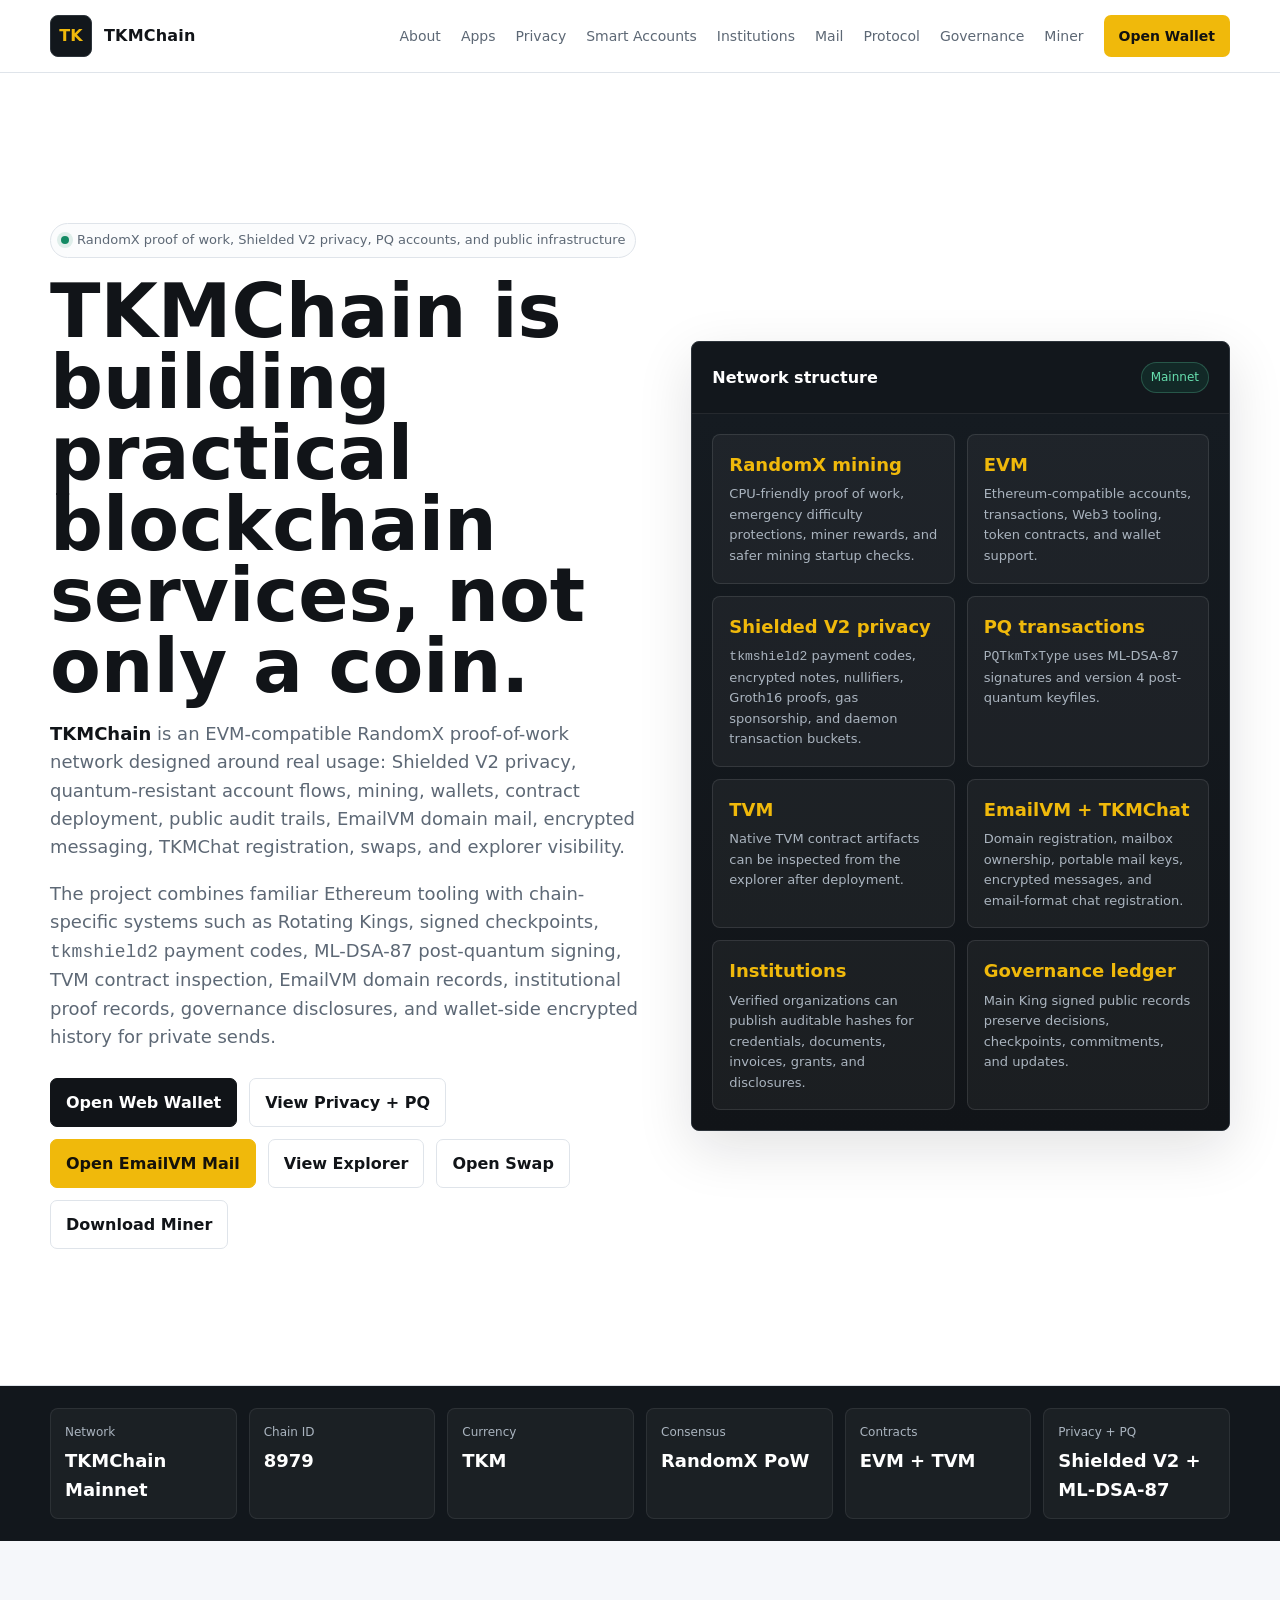
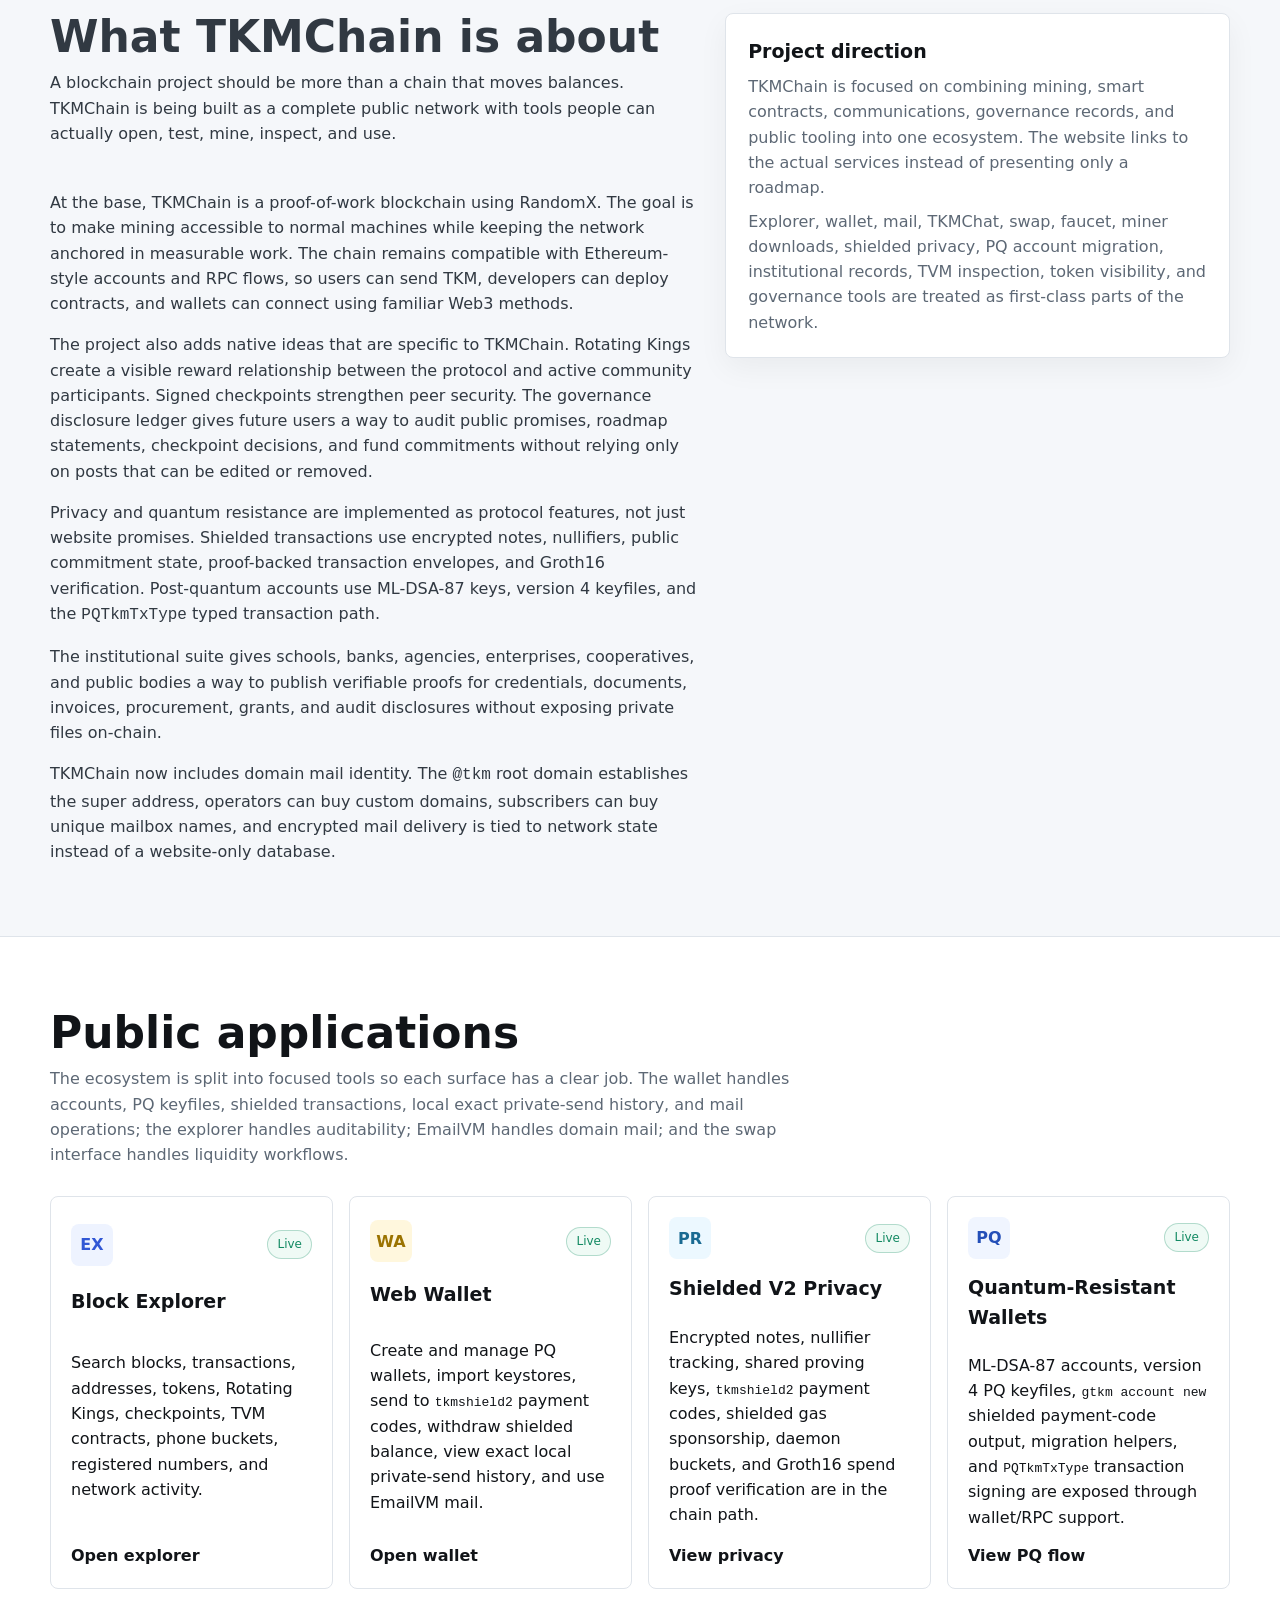
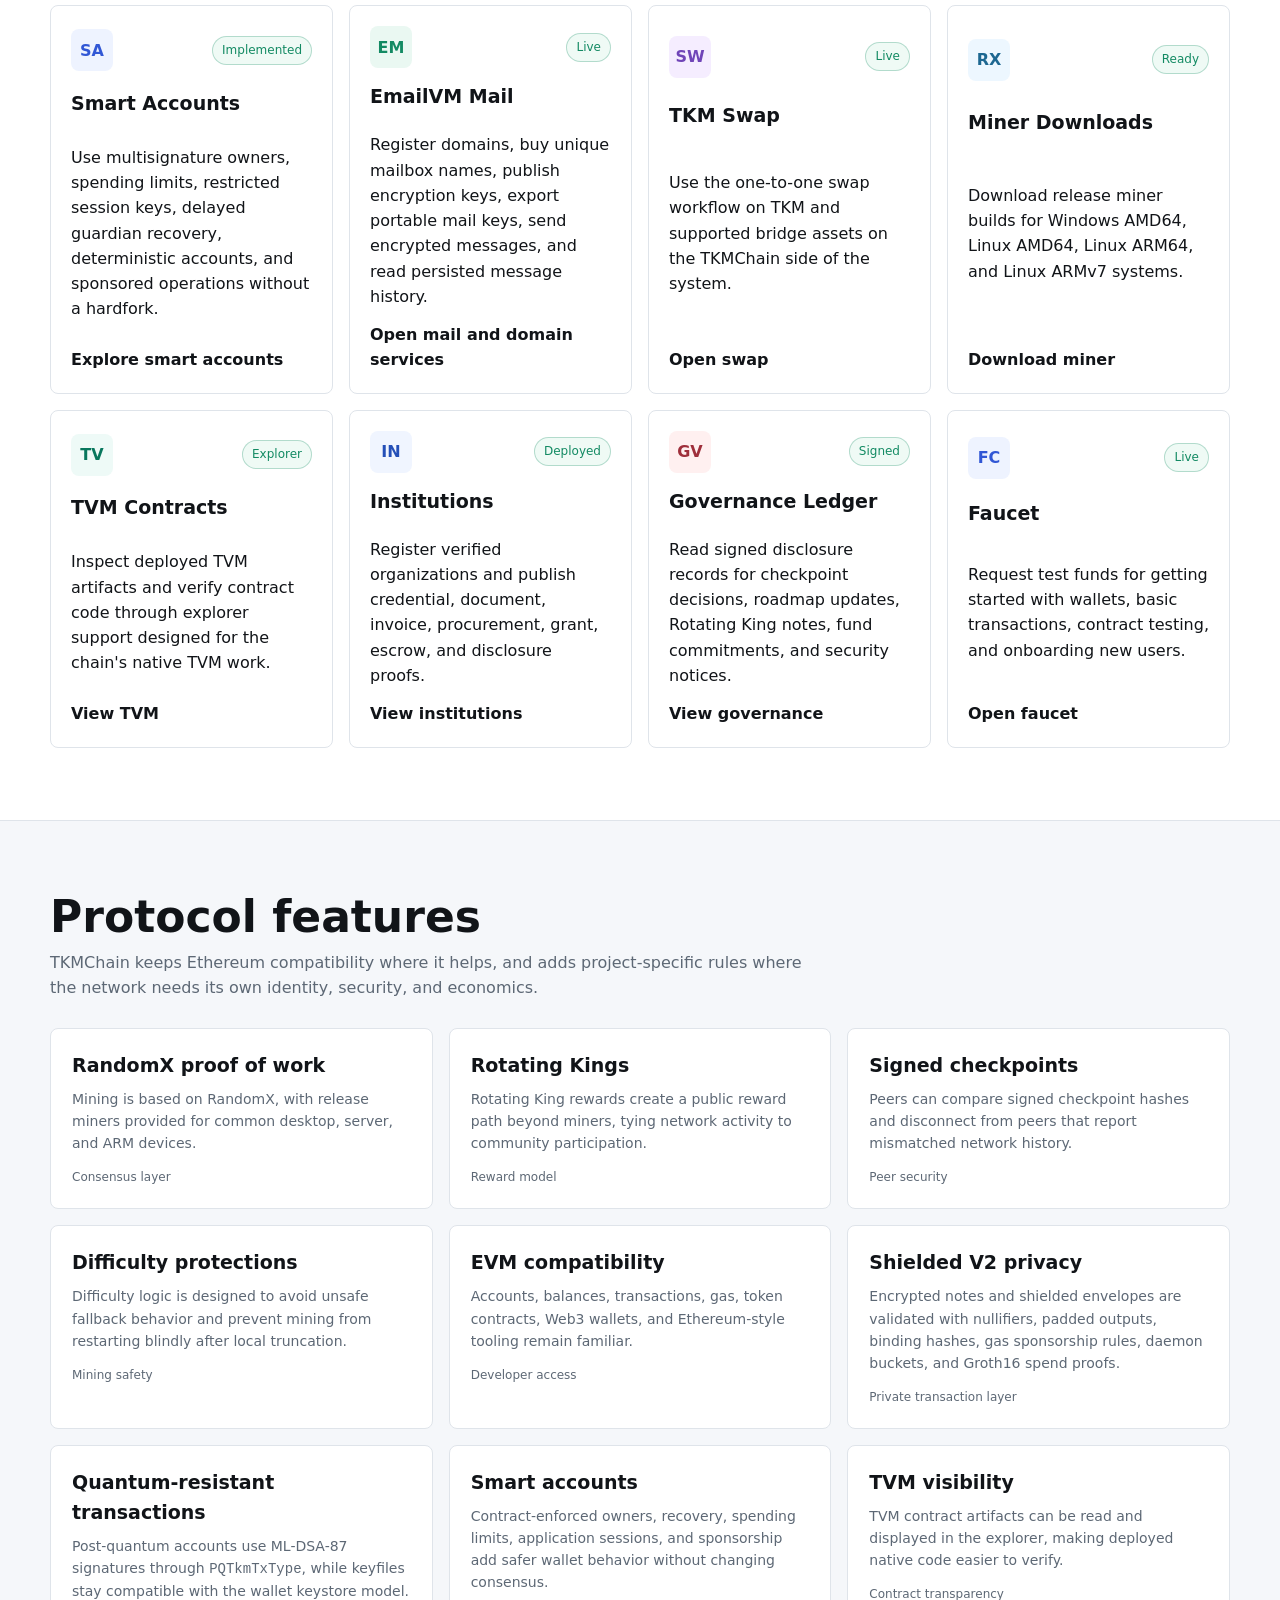
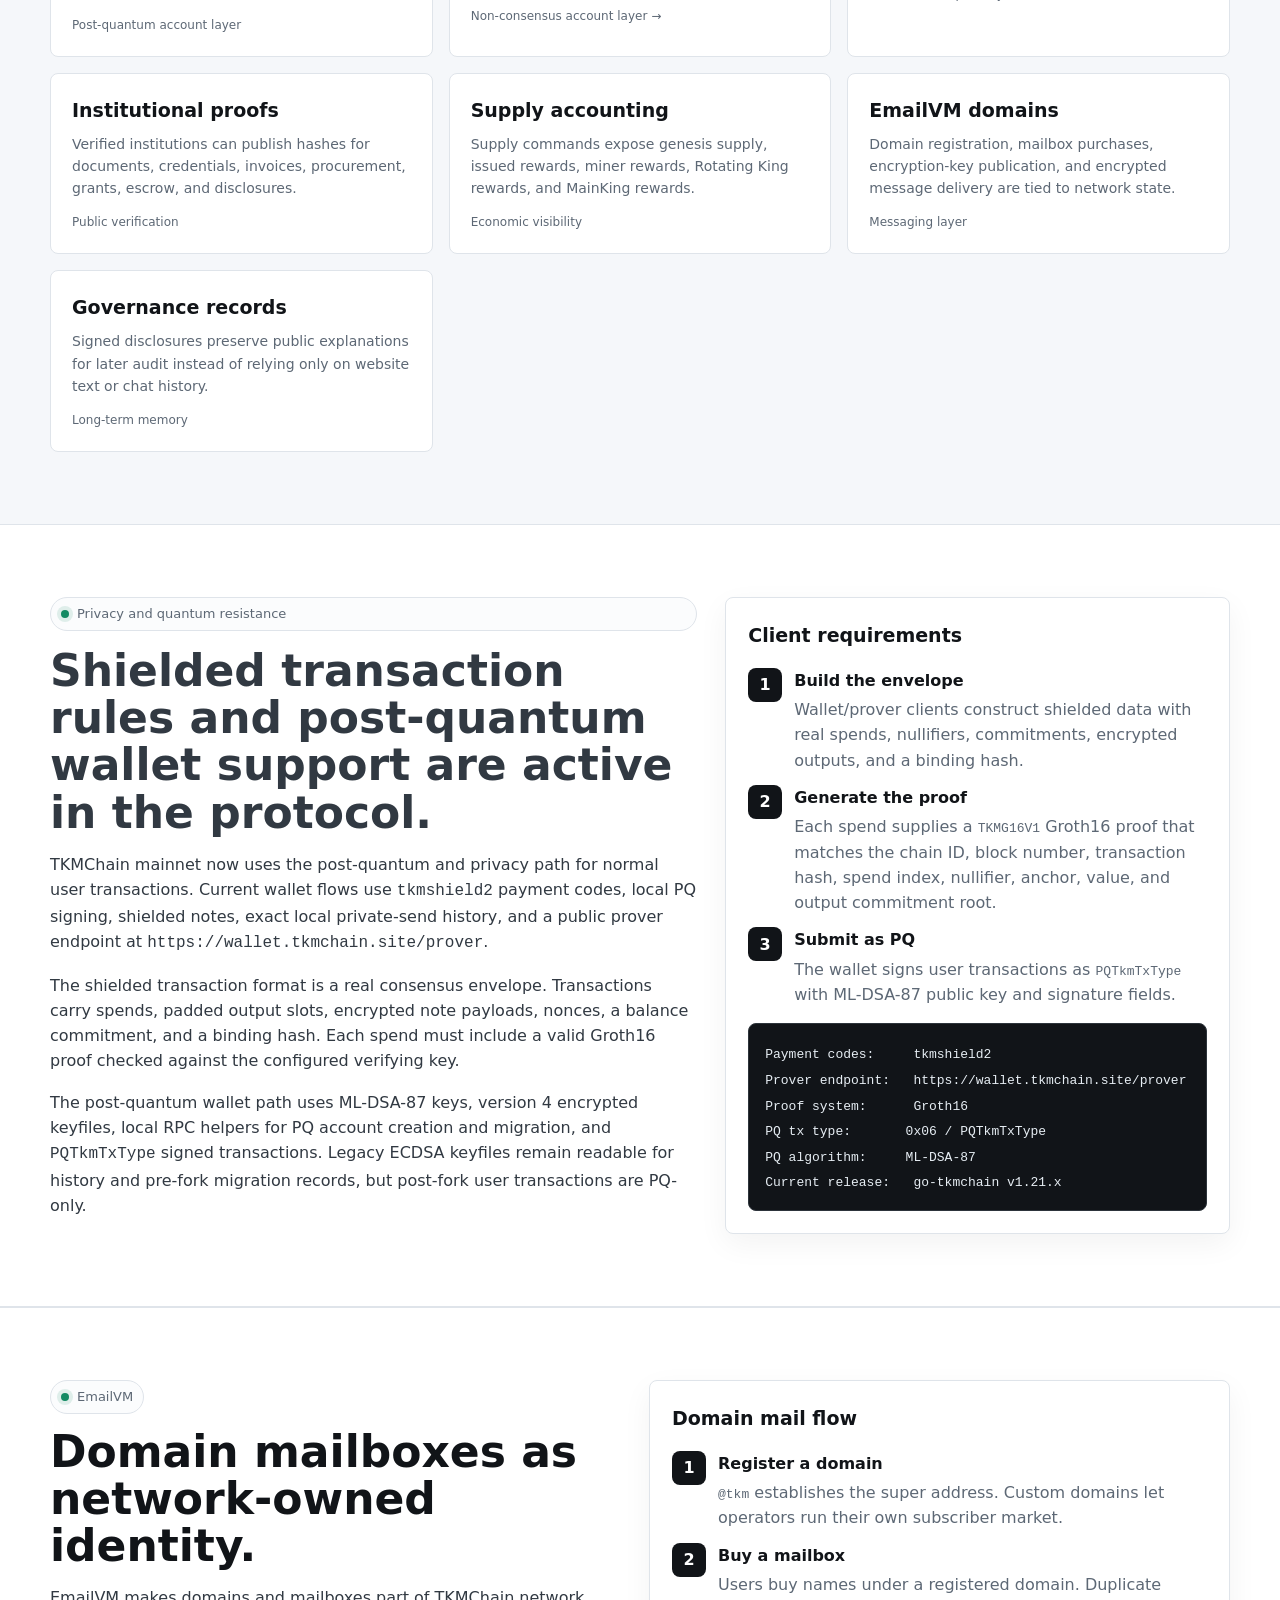
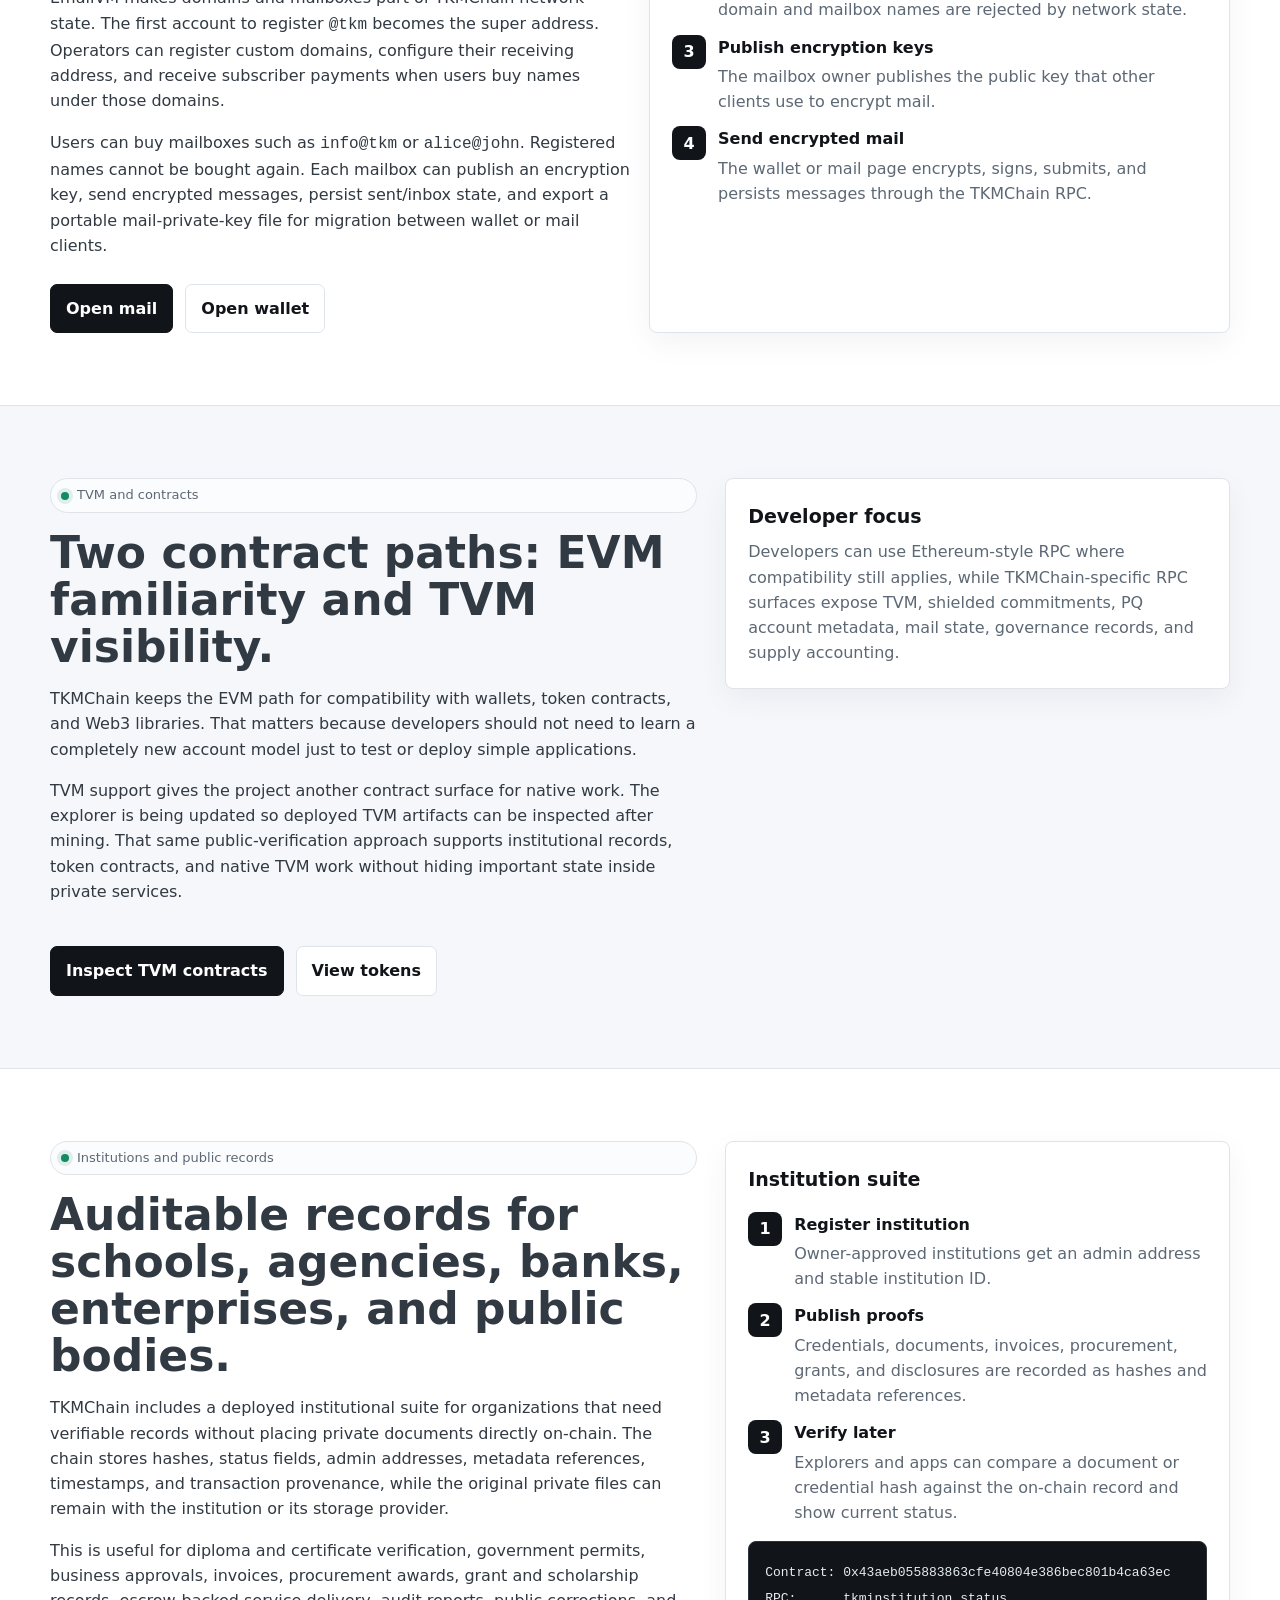
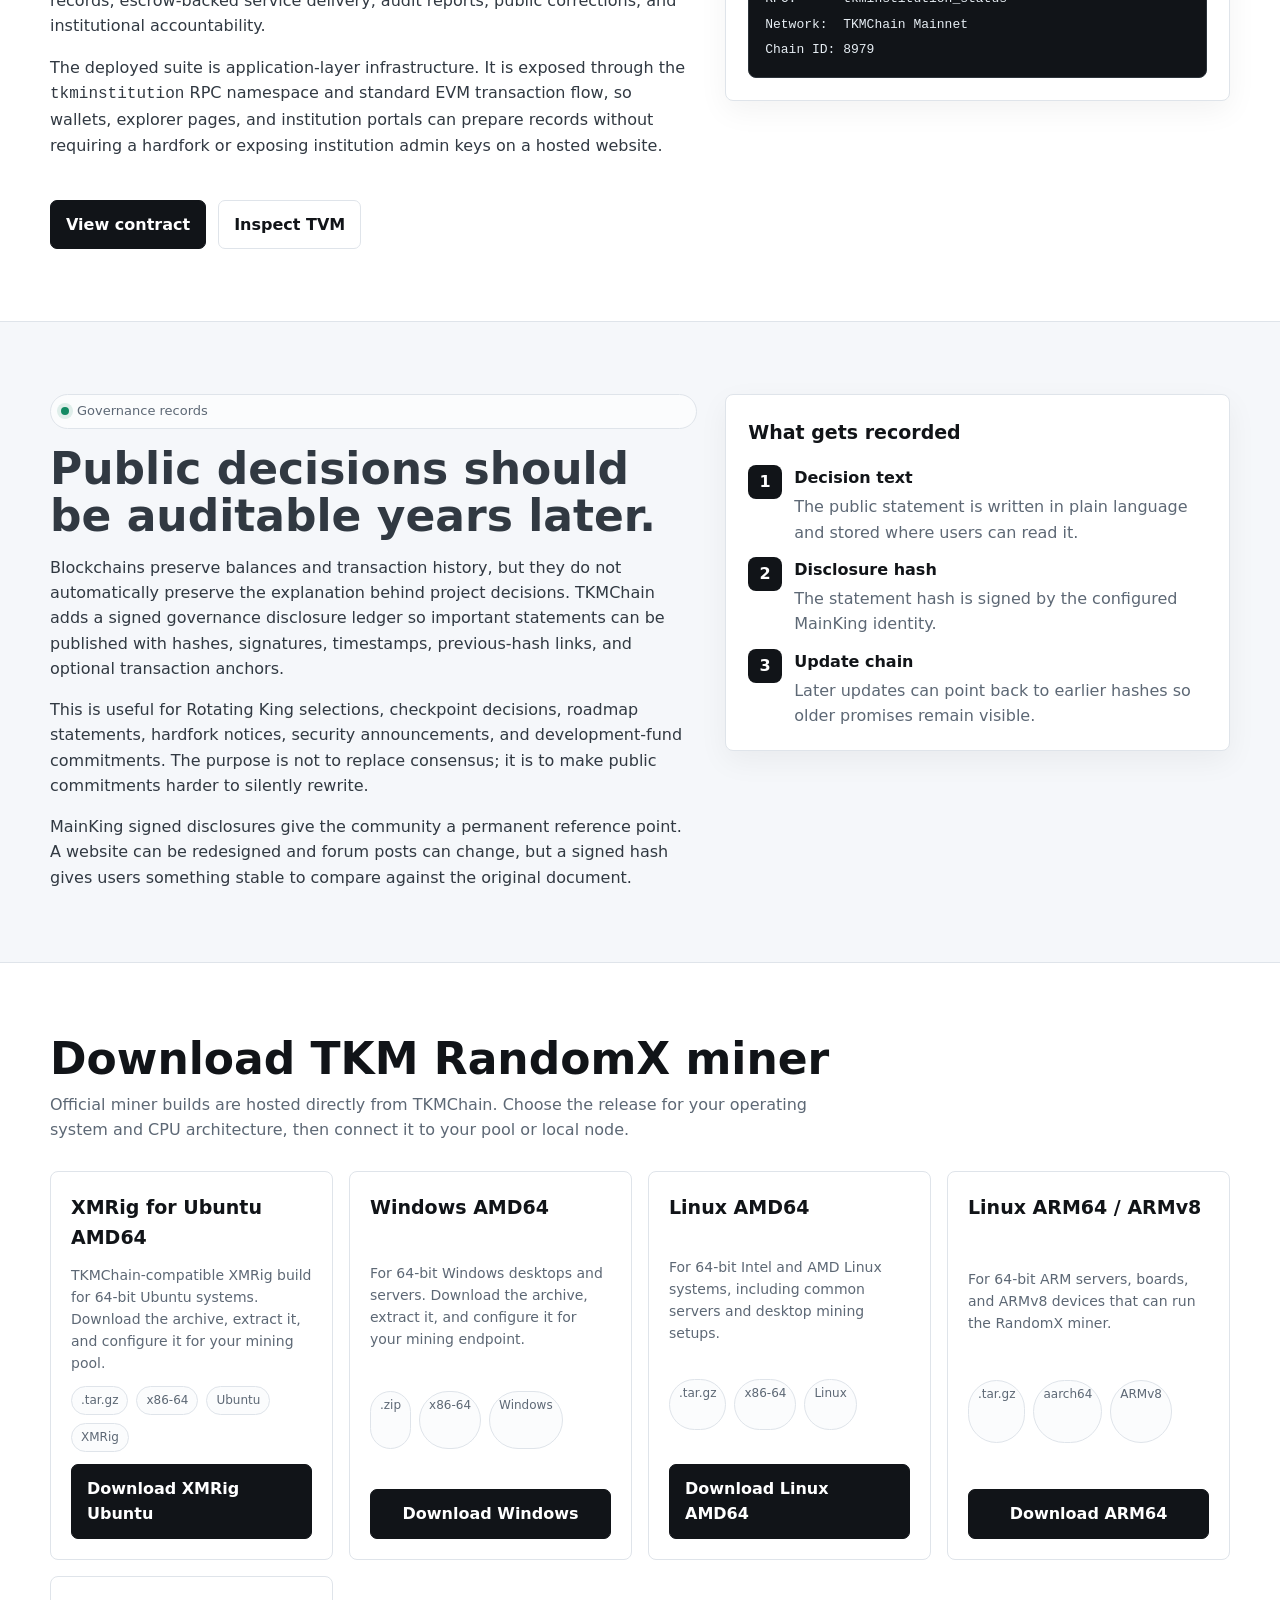
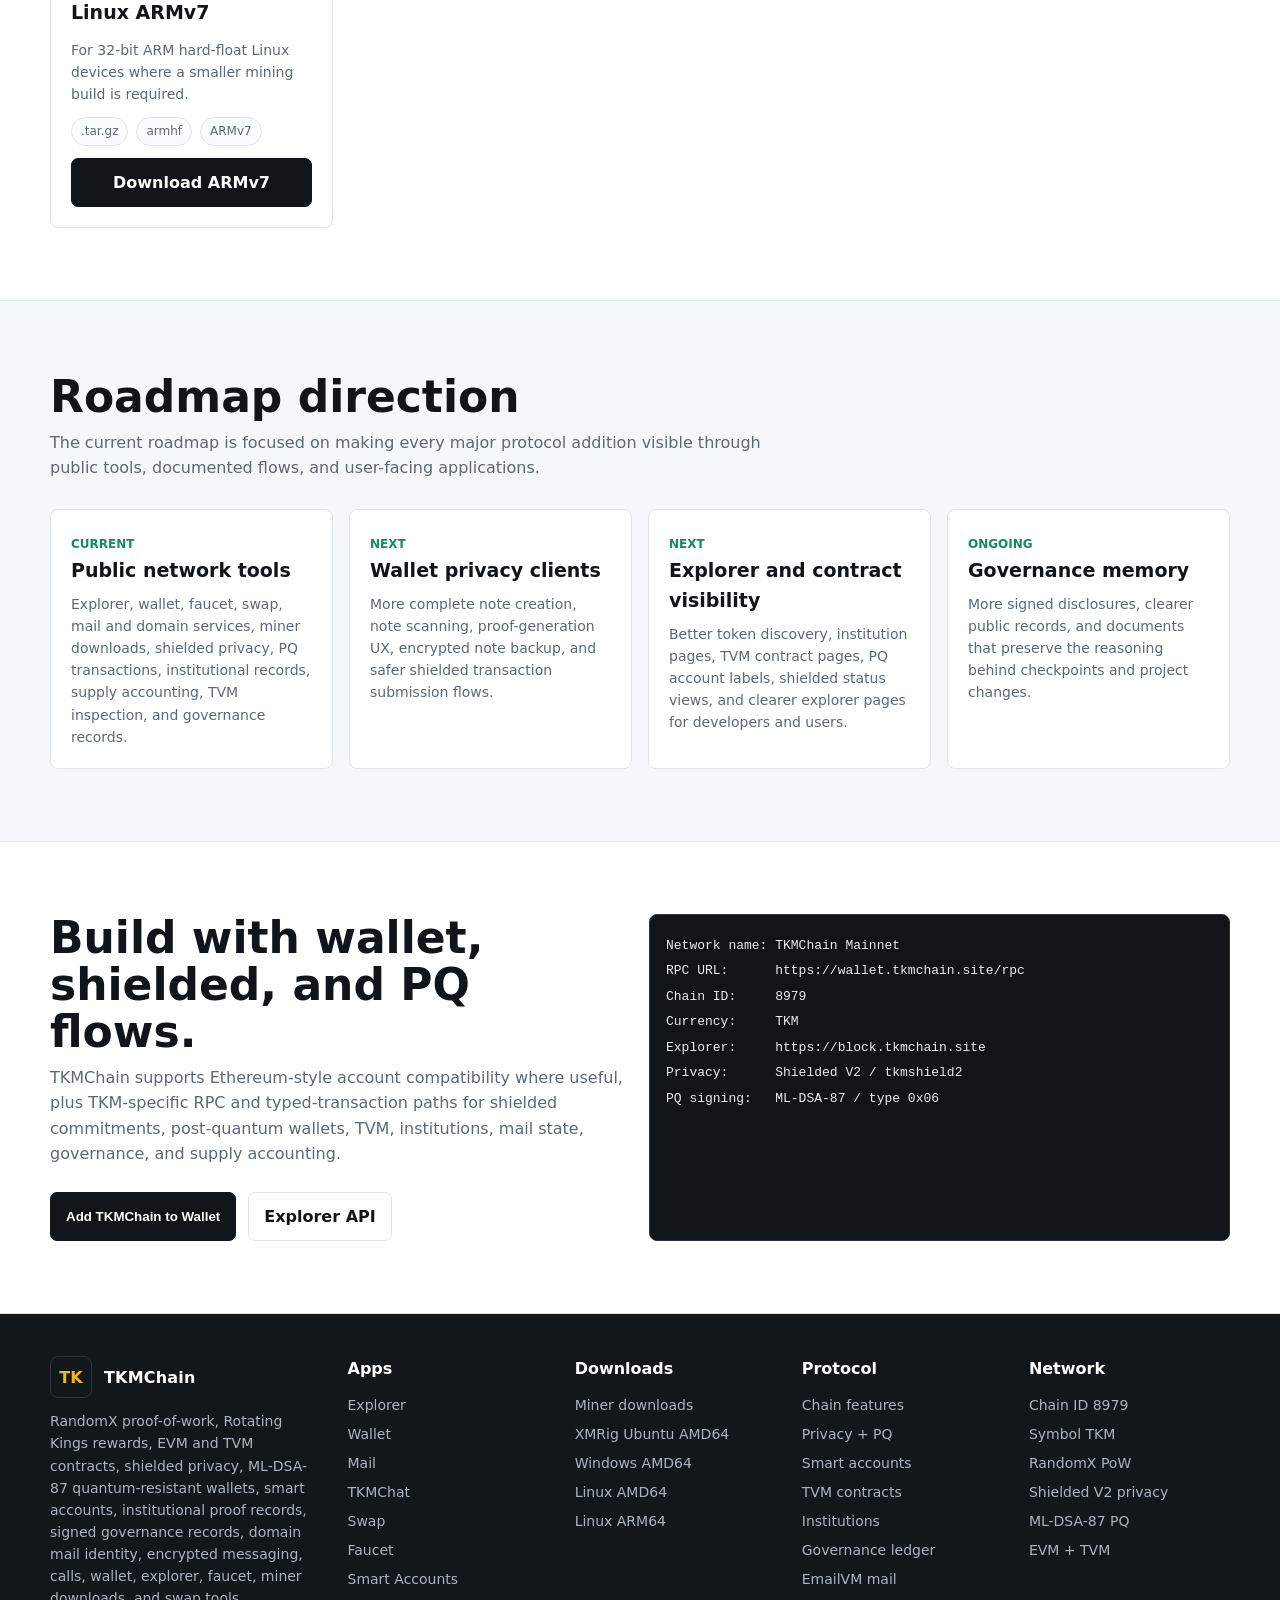
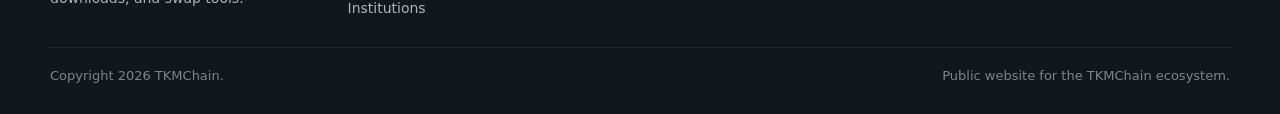
==== commit 0ff17319: "website: update current TKMChain reality" ====
--- a/index.html
+++ b/index.html
@@ -3,8 +3,8 @@
 <head>
   <meta charset="utf-8" />
   <meta name="viewport" content="width=device-width, initial-scale=1" />
-  <title>TKMChain - RandomX EVM, Shielded Privacy, Quantum-Resistant Wallets, TVM and Public Apps</title>
-  <meta name="description" content="TKMChain is a RandomX proof-of-work, EVM-compatible blockchain with shielded privacy commitments, TKMSHIELD1 envelopes, ML-DSA-87 quantum-resistant transactions, smart accounts, TVM contract visibility, wallet, explorer, phone market, faucet, swap, and miner downloads." />
+  <title>TKMChain - RandomX EVM, Shielded V2 Privacy, PQ Wallets, EmailVM, TVM and Public Apps</title>
+  <meta name="description" content="TKMChain is a RandomX proof-of-work, EVM-compatible blockchain with Shielded V2 privacy, tkmshield2 payment codes, ML-DSA-87 quantum-resistant transactions, EmailVM domain mail, TKMChat, smart accounts, TVM contract visibility, wallet, explorer, faucet, swap, and miner downloads." />
   <link rel="icon" href="data:image/svg+xml,%3Csvg xmlns='http://www.w3.org/2000/svg' viewBox='0 0 64 64'%3E%3Crect width='64' height='64' rx='12' fill='%23101518'/%3E%3Cpath d='M18 17h28v8H36v22h-8V25H18z' fill='%23f3b61f'/%3E%3Cpath d='M14 47h36v4H14z' fill='%2327b782'/%3E%3C/svg%3E" />
   <style>
     :root {
@@ -146,7 +146,7 @@
         <a href="#privacy">Privacy</a>
         <a href="smart-accounts.html">Smart Accounts</a>
         <a href="#institutions">Institutions</a>
-        <a href="#phone">Phone</a>
+        <a href="#mail">Mail</a>
         <a href="#protocol">Protocol</a>
         <a href="#governance">Governance</a>
         <a href="#miner">Miner</a>
@@ -159,14 +159,14 @@
     <section class="hero">
       <div class="wrap heroGrid">
         <div>
-          <span class="eyebrow"><span class="dot"></span>RandomX proof of work, shielded privacy, PQ accounts, and public infrastructure</span>
+          <span class="eyebrow"><span class="dot"></span>RandomX proof of work, Shielded V2 privacy, PQ accounts, and public infrastructure</span>
           <h1>TKMChain is building practical blockchain services, not only a coin.</h1>
-          <p class="lead"><strong>TKMChain</strong> is an EVM-compatible RandomX proof-of-work network designed around real usage: shielded privacy, quantum-resistant account flows, mining, wallets, contract deployment, public audit trails, phone-number identity, encrypted messaging, call signaling, swaps, and explorer visibility.</p>
-          <p class="lead">The project combines familiar Ethereum tooling with chain-specific systems such as Rotating Kings, signed checkpoints, <code>TKMSHIELD1</code> shielded transactions, ML-DSA-87 post-quantum signing, TVM contract inspection, institutional proof records, governance disclosures, and a phone marketplace where ownership is recorded through network transactions.</p>
+          <p class="lead"><strong>TKMChain</strong> is an EVM-compatible RandomX proof-of-work network designed around real usage: Shielded V2 privacy, quantum-resistant account flows, mining, wallets, contract deployment, public audit trails, EmailVM domain mail, encrypted messaging, TKMChat registration, swaps, and explorer visibility.</p>
+          <p class="lead">The project combines familiar Ethereum tooling with chain-specific systems such as Rotating Kings, signed checkpoints, <code>tkmshield2</code> payment codes, ML-DSA-87 post-quantum signing, TVM contract inspection, EmailVM domain records, institutional proof records, governance disclosures, and wallet-side encrypted history for private sends.</p>
           <div class="actions">
             <a class="btn primary" href="https://wallet.tkmchain.site">Open Web Wallet</a>
             <a class="btn" href="#privacy">View Privacy + PQ</a>
-            <a class="btn gold" href="https://phone.tkmchain.site">Open Phone Market</a>
+            <a class="btn gold" href="https://wallet.tkmchain.site/mail/">Open EmailVM Mail</a>
             <a class="btn" href="https://block.tkmchain.site">View Explorer</a>
             <a class="btn" href="https://swap.tkmchain.site">Open Swap</a>
             <a class="btn" href="#miner">Download Miner</a>
@@ -180,12 +180,12 @@
               <div class="diagramNode"><strong>EVM</strong><span>Ethereum-compatible accounts, transactions, Web3 tooling, token contracts, and wallet support.</span></div>
             </div>
             <div class="diagramGrid">
-              <div class="diagramNode"><strong>Shielded privacy</strong><span>Encrypted commitments and <code>TKMSHIELD1</code> envelopes are verified before EVM execution.</span></div>
+              <div class="diagramNode"><strong>Shielded V2 privacy</strong><span><code>tkmshield2</code> payment codes, encrypted notes, nullifiers, Groth16 proofs, gas sponsorship, and daemon transaction buckets.</span></div>
               <div class="diagramNode"><strong>PQ transactions</strong><span><code>PQTkmTxType</code> uses ML-DSA-87 signatures and version 4 post-quantum keyfiles.</span></div>
             </div>
             <div class="diagramGrid">
               <div class="diagramNode"><strong>TVM</strong><span>Native TVM contract artifacts can be inspected from the explorer after deployment.</span></div>
-              <div class="diagramNode"><strong>Phone layer</strong><span>Bucket issuance, SIM files, registered numbers, encrypted messages, and call signaling.</span></div>
+              <div class="diagramNode"><strong>EmailVM + TKMChat</strong><span>Domain registration, mailbox ownership, portable mail keys, encrypted messages, and email-format chat registration.</span></div>
             </div>
             <div class="diagramGrid">
               <div class="diagramNode"><strong>Institutions</strong><span>Verified organizations can publish auditable hashes for credentials, documents, invoices, grants, and disclosures.</span></div>
@@ -203,7 +203,7 @@
         <div class="metric"><span>Currency</span><strong>TKM</strong></div>
         <div class="metric"><span>Consensus</span><strong>RandomX PoW</strong></div>
         <div class="metric"><span>Contracts</span><strong>EVM + TVM</strong></div>
-        <div class="metric"><span>Privacy + PQ</span><strong>TKMSHIELD1 + ML-DSA-87</strong></div>
+        <div class="metric"><span>Privacy + PQ</span><strong>Shielded V2 + ML-DSA-87</strong></div>
       </div>
     </section>
 
@@ -213,14 +213,14 @@
           <div class="sectionHead"><div><h2>What TKMChain is about</h2><p class="sub">A blockchain project should be more than a chain that moves balances. TKMChain is being built as a complete public network with tools people can actually open, test, mine, inspect, and use.</p></div></div>
           <p>At the base, TKMChain is a proof-of-work blockchain using RandomX. The goal is to make mining accessible to normal machines while keeping the network anchored in measurable work. The chain remains compatible with Ethereum-style accounts and RPC flows, so users can send TKM, developers can deploy contracts, and wallets can connect using familiar Web3 methods.</p>
           <p>The project also adds native ideas that are specific to TKMChain. Rotating Kings create a visible reward relationship between the protocol and active community participants. Signed checkpoints strengthen peer security. The governance disclosure ledger gives future users a way to audit public promises, roadmap statements, checkpoint decisions, and fund commitments without relying only on posts that can be edited or removed.</p>
-          <p>Privacy and quantum resistance are implemented as protocol features, not just website promises. Shielded transactions use encrypted commitments, nullifiers, a <code>TKMSHIELD1</code> data envelope, and Groth16 proof verification. Post-quantum accounts use ML-DSA-87 keys, version 4 keyfiles, and the <code>PQTkmTxType</code> typed transaction path.</p>
+          <p>Privacy and quantum resistance are implemented as protocol features, not just website promises. Shielded transactions use encrypted notes, nullifiers, public commitment state, proof-backed transaction envelopes, and Groth16 verification. Post-quantum accounts use ML-DSA-87 keys, version 4 keyfiles, and the <code>PQTkmTxType</code> typed transaction path.</p>
           <p>The institutional suite gives schools, banks, agencies, enterprises, cooperatives, and public bodies a way to publish verifiable proofs for credentials, documents, invoices, procurement, grants, and audit disclosures without exposing private files on-chain.</p>
-          <p>TKMChain is also experimenting with phone-number identity. Buckets are created by MainKing through the daemon, operators buy buckets, users buy numbers, and registered SIM slots can send messages or start calls. This makes the phone system part of the network infrastructure instead of a separate website database pretending to be ownership.</p>
+          <p>TKMChain now includes domain mail identity. The <code>@tkm</code> root domain establishes the super address, operators can buy custom domains, subscribers can buy unique mailbox names, and encrypted mail delivery is tied to network state instead of a website-only database.</p>
         </div>
         <aside class="quotePanel">
           <h3>Project direction</h3>
           <p>TKMChain is focused on combining mining, smart contracts, communications, governance records, and public tooling into one ecosystem. The website links to the actual services instead of presenting only a roadmap.</p>
-          <p>Explorer, wallet, phone market, swap, faucet, miner downloads, shielded privacy, PQ account migration, institutional records, TVM inspection, token visibility, and governance tools are treated as first-class parts of the network.</p>
+          <p>Explorer, wallet, mail, TKMChat, swap, faucet, miner downloads, shielded privacy, PQ account migration, institutional records, TVM inspection, token visibility, and governance tools are treated as first-class parts of the network.</p>
         </aside>
       </div>
     </section>
@@ -228,16 +228,16 @@
     <section id="apps" class="white">
       <div class="wrap">
         <div class="sectionHead">
-          <div><h2>Public applications</h2><p class="sub">The ecosystem is split into focused tools so each surface has a clear job. The wallet handles accounts, PQ keyfiles, and transactions, the explorer handles auditability, the phone market handles numbers, the institutions suite handles public proof records, and the swap interface handles the ANTD/TKM workflow.</p></div>
+          <div><h2>Public applications</h2><p class="sub">The ecosystem is split into focused tools so each surface has a clear job. The wallet handles accounts, PQ keyfiles, shielded transactions, local exact private-send history, and mail operations; the explorer handles auditability; EmailVM handles domain mail; and the swap interface handles liquidity workflows.</p></div>
         </div>
         <div class="serviceGrid">
           <article class="service"><div class="topline"><span class="icon">EX</span><span class="badge ok">Live</span></div><h3>Block Explorer</h3><p>Search blocks, transactions, addresses, tokens, Rotating Kings, checkpoints, TVM contracts, phone buckets, registered numbers, and network activity.</p><a href="https://block.tkmchain.site">Open explorer</a></article>
-          <article class="service wallet"><div class="topline"><span class="icon">WA</span><span class="badge ok">Live</span></div><h3>Web Wallet</h3><p>Create and manage TKM wallets, import keystores, handle PQ account metadata, send transactions, connect dapps, and use the public TKMChain network from a browser.</p><a href="https://wallet.tkmchain.site">Open wallet</a></article>
-          <article class="service privacy"><div class="topline"><span class="icon">PR</span><span class="badge ok">Implemented</span></div><h3>Shielded Privacy</h3><p>Encrypted commitments, nullifier tracking, <code>TKMSHIELD1</code> transaction envelopes, padded outputs, and Groth16 spend proof verification are in the chain path.</p><a href="#privacy">View privacy</a></article>
-          <article class="service pq"><div class="topline"><span class="icon">PQ</span><span class="badge ok">Implemented</span></div><h3>Quantum-Resistant Wallets</h3><p>ML-DSA-87 accounts, version 4 PQ keyfiles, migration helpers, and <code>PQTkmTxType</code> transaction signing are exposed through wallet/RPC support.</p><a href="#privacy">View PQ flow</a></article>
+          <article class="service wallet"><div class="topline"><span class="icon">WA</span><span class="badge ok">Live</span></div><h3>Web Wallet</h3><p>Create and manage PQ wallets, import keystores, send to <code>tkmshield2</code> payment codes, withdraw shielded balance, view exact local private-send history, and use EmailVM mail.</p><a href="https://wallet.tkmchain.site">Open wallet</a></article>
+          <article class="service privacy"><div class="topline"><span class="icon">PR</span><span class="badge ok">Live</span></div><h3>Shielded V2 Privacy</h3><p>Encrypted notes, nullifier tracking, shared proving keys, <code>tkmshield2</code> payment codes, shielded gas sponsorship, daemon buckets, and Groth16 spend proof verification are in the chain path.</p><a href="#privacy">View privacy</a></article>
+          <article class="service pq"><div class="topline"><span class="icon">PQ</span><span class="badge ok">Live</span></div><h3>Quantum-Resistant Wallets</h3><p>ML-DSA-87 accounts, version 4 PQ keyfiles, <code>gtkm account new</code> shielded payment-code output, migration helpers, and <code>PQTkmTxType</code> transaction signing are exposed through wallet/RPC support.</p><a href="#privacy">View PQ flow</a></article>
           <article class="service"><div class="topline"><span class="icon">SA</span><span class="badge ok">Implemented</span></div><h3>Smart Accounts</h3><p>Use multisignature owners, spending limits, restricted session keys, delayed guardian recovery, deterministic accounts, and sponsored operations without a hardfork.</p><a href="smart-accounts.html">Explore smart accounts</a></article>
-          <article class="service phone"><div class="topline"><span class="icon">PH</span><span class="badge ok">Live</span></div><h3>Phone Market</h3><p>Buy buckets, become an operator, open numbers, sell numbers, download SIM files, register device keys, send messages, and initiate calls.</p><a href="https://phone.tkmchain.site">Open phone market</a></article>
-          <article class="service swap"><div class="topline"><span class="icon">SW</span><span class="badge ok">Live</span></div><h3>ANTD / TKM Swap</h3><p>Use the one-to-one swap workflow between ANTD, a Monero-fork asset, and TKM on the TKMChain side of the system.</p><a href="https://swap.tkmchain.site">Open swap</a></article>
+          <article class="service phone"><div class="topline"><span class="icon">EM</span><span class="badge ok">Live</span></div><h3>EmailVM Mail</h3><p>Register domains, buy unique mailbox names, publish encryption keys, export portable mail keys, send encrypted messages, and read persisted message history.</p><a href="https://wallet.tkmchain.site/mail/">Open mail and domain services</a></article>
+          <article class="service swap"><div class="topline"><span class="icon">SW</span><span class="badge ok">Live</span></div><h3>TKM Swap</h3><p>Use the one-to-one swap workflow on TKM and supported bridge assets on the TKMChain side of the system.</p><a href="https://swap.tkmchain.site">Open swap</a></article>
           <article class="service miner"><div class="topline"><span class="icon">RX</span><span class="badge ok">Ready</span></div><h3>Miner Downloads</h3><p>Download release miner builds for Windows AMD64, Linux AMD64, Linux ARM64, and Linux ARMv7 systems.</p><a href="#miner">Download miner</a></article>
           <article class="service tvm"><div class="topline"><span class="icon">TV</span><span class="badge ok">Explorer</span></div><h3>TVM Contracts</h3><p>Inspect deployed TVM artifacts and verify contract code through explorer support designed for the chain's native TVM work.</p><a href="https://block.tkmchain.site/tvm">View TVM</a></article>
           <article class="service institution"><div class="topline"><span class="icon">IN</span><span class="badge ok">Deployed</span></div><h3>Institutions</h3><p>Register verified organizations and publish credential, document, invoice, procurement, grant, escrow, and disclosure proofs.</p><a href="#institutions">View institutions</a></article>
@@ -256,13 +256,13 @@
           <article class="card"><h3>Signed checkpoints</h3><p>Peers can compare signed checkpoint hashes and disconnect from peers that report mismatched network history.</p><span class="small">Peer security</span></article>
           <article class="card"><h3>Difficulty protections</h3><p>Difficulty logic is designed to avoid unsafe fallback behavior and prevent mining from restarting blindly after local truncation.</p><span class="small">Mining safety</span></article>
           <article class="card"><h3>EVM compatibility</h3><p>Accounts, balances, transactions, gas, token contracts, Web3 wallets, and Ethereum-style tooling remain familiar.</p><span class="small">Developer access</span></article>
-          <article class="card"><h3>Shielded privacy</h3><p>Encrypted commitments and <code>TKMSHIELD1</code> envelopes are validated with nullifiers, padded outputs, binding hashes, and Groth16 spend proofs.</p><span class="small">Private transaction layer</span></article>
+          <article class="card"><h3>Shielded V2 privacy</h3><p>Encrypted notes and shielded envelopes are validated with nullifiers, padded outputs, binding hashes, gas sponsorship rules, daemon buckets, and Groth16 spend proofs.</p><span class="small">Private transaction layer</span></article>
           <article class="card"><h3>Quantum-resistant transactions</h3><p>Post-quantum accounts use ML-DSA-87 signatures through <code>PQTkmTxType</code>, while keyfiles stay compatible with the wallet keystore model.</p><span class="small">Post-quantum account layer</span></article>
           <article class="card"><h3>Smart accounts</h3><p>Contract-enforced owners, recovery, spending limits, application sessions, and sponsorship add safer wallet behavior without changing consensus.</p><span class="small"><a href="smart-accounts.html">Non-consensus account layer →</a></span></article>
           <article class="card"><h3>TVM visibility</h3><p>TVM contract artifacts can be read and displayed in the explorer, making deployed native code easier to verify.</p><span class="small">Contract transparency</span></article>
           <article class="card"><h3>Institutional proofs</h3><p>Verified institutions can publish hashes for documents, credentials, invoices, procurement, grants, escrow, and disclosures.</p><span class="small">Public verification</span></article>
           <article class="card"><h3>Supply accounting</h3><p>Supply commands expose genesis supply, issued rewards, miner rewards, Rotating King rewards, and MainKing rewards.</p><span class="small">Economic visibility</span></article>
-          <article class="card"><h3>Phone transactions</h3><p>Bucket creation, bucket purchases, number sales, SIM registration, and phone ownership are tied to network state.</p><span class="small">Identity layer</span></article>
+          <article class="card"><h3>EmailVM domains</h3><p>Domain registration, mailbox purchases, encryption-key publication, and encrypted message delivery are tied to network state.</p><span class="small">Messaging layer</span></article>
           <article class="card"><h3>Governance records</h3><p>Signed disclosures preserve public explanations for later audit instead of relying only on website text or chat history.</p><span class="small">Long-term memory</span></article>
         </div>
       </div>
@@ -272,46 +272,46 @@
       <div class="wrap prose">
         <div class="copyBlock">
           <span class="eyebrow"><span class="dot"></span>Privacy and quantum resistance</span>
-          <h2>Shielded transaction rules and post-quantum wallet support are in the protocol.</h2>
-          <p>TKMChain mainnet uses <strong>2026-08-06 10:00:00 UTC</strong> as the activation timestamp for both privacy commitments and quantum-resistant transaction validation. From that timestamp, user transactions must use the shielded path and normal user activity must use the post-quantum transaction type.</p>
-          <p>The shielded transaction format is a real consensus envelope. Transaction data begins with <code>TKMSHIELD1</code>, carries spends, exactly four padded output slots, encrypted note payloads, nonces, a balance commitment, and a binding hash. Each spend must include a valid <code>TKMG16V1</code> Groth16 proof checked against the configured <code>TKMG16VK1</code> verifying key.</p>
+          <h2>Shielded transaction rules and post-quantum wallet support are active in the protocol.</h2>
+          <p>TKMChain mainnet now uses the post-quantum and privacy path for normal user transactions. Current wallet flows use <code>tkmshield2</code> payment codes, local PQ signing, shielded notes, exact local private-send history, and a public prover endpoint at <code>https://wallet.tkmchain.site/prover</code>.</p>
+          <p>The shielded transaction format is a real consensus envelope. Transactions carry spends, padded output slots, encrypted note payloads, nonces, a balance commitment, and a binding hash. Each spend must include a valid Groth16 proof checked against the configured verifying key.</p>
           <p>The post-quantum wallet path uses ML-DSA-87 keys, version 4 encrypted keyfiles, local RPC helpers for PQ account creation and migration, and <code>PQTkmTxType</code> signed transactions. Legacy ECDSA keyfiles remain readable for history and pre-fork migration records, but post-fork user transactions are PQ-only.</p>
         </div>
         <aside class="quotePanel">
           <h3>Client requirements</h3>
           <div class="steps">
-            <div class="step"><b>1</b><div><strong>Build the envelope</strong><p>Wallet/prover clients construct <code>TKMSHIELD1</code> data with real spends, nullifiers, commitments, encrypted outputs, and a binding hash.</p></div></div>
+            <div class="step"><b>1</b><div><strong>Build the envelope</strong><p>Wallet/prover clients construct shielded data with real spends, nullifiers, commitments, encrypted outputs, and a binding hash.</p></div></div>
             <div class="step"><b>2</b><div><strong>Generate the proof</strong><p>Each spend supplies a <code>TKMG16V1</code> Groth16 proof that matches the chain ID, block number, transaction hash, spend index, nullifier, anchor, value, and output commitment root.</p></div></div>
             <div class="step"><b>3</b><div><strong>Submit as PQ</strong><p>The wallet signs user transactions as <code>PQTkmTxType</code> with ML-DSA-87 public key and signature fields.</p></div></div>
           </div>
-          <div class="codeBox" style="margin-top:16px;"><code>Privacy envelope: TKMSHIELD1
-Proof encoding:   TKMG16V1
-Verifying key:    TKMG16VK1
+          <div class="codeBox" style="margin-top:16px;"><code>Payment codes:     tkmshield2
+Prover endpoint:   https://wallet.tkmchain.site/prover
+Proof system:      Groth16
 PQ tx type:       0x06 / PQTkmTxType
 PQ algorithm:     ML-DSA-87
-Activation UTC:   2026-08-06 10:00:00</code></div>
+Current release:   go-tkmchain v1.21.x</code></div>
         </aside>
       </div>
     </section>
 
-    <section id="phone" class="white">
+    <section id="mail" class="white">
       <div class="wrap twoCol">
         <div>
-          <span class="eyebrow"><span class="dot"></span>TKM Phone</span>
-          <h2 style="margin-top:14px;">Phone numbers as network-owned identity.</h2>
+          <span class="eyebrow"><span class="dot"></span>EmailVM</span>
+          <h2 style="margin-top:14px;">Domain mailboxes as network-owned identity.</h2>
           <div class="copyBlock" style="margin-top:16px;">
-            <p>The TKM Phone system is designed so numbers are not just rows in a website database. MainKing creates number buckets from the daemon. Operators buy buckets, open them, and sell individual numbers. Users who buy numbers receive ownership that can be exported into a SIM file and used by phone and chat applications.</p>
-            <p>A registered number is expected to have a device key and owner signature. That protects the system from fake numbers, unregistered senders, and market listings that continue after a number has already been selected for use. Messages and call signaling are built around registered numbers, not anonymous website accounts.</p>
-          </div>
-          <div class="actions"><a class="btn primary" href="https://phone.tkmchain.site">Buy or manage numbers</a><a class="btn" href="https://block.tkmchain.site/phone">Explore phone state</a></div>
+            <p>EmailVM makes domains and mailboxes part of TKMChain network state. The first account to register <code>@tkm</code> becomes the super address. Operators can register custom domains, configure their receiving address, and receive subscriber payments when users buy names under those domains.</p>
+            <p>Users can buy mailboxes such as <code>info@tkm</code> or <code>alice@john</code>. Registered names cannot be bought again. Each mailbox can publish an encryption key, send encrypted messages, persist sent/inbox state, and export a portable mail-private-key file for migration between wallet or mail clients.</p>
+          </div>
+          <div class="actions"><a class="btn primary" href="https://wallet.tkmchain.site/mail/">Open mail</a><a class="btn" href="https://wallet.tkmchain.site">Open wallet</a></div>
         </div>
         <div class="quotePanel">
-          <h3>Phone marketplace flow</h3>
+          <h3>Domain mail flow</h3>
           <div class="steps">
-            <div class="step"><b>1</b><div><strong>MainKing creates buckets</strong><p>Bucket generation is done from gtkm, keeping MainKing approval out of hosted websites.</p></div></div>
-            <div class="step"><b>2</b><div><strong>Operators buy buckets</strong><p>Operators pay for buckets, receive numbers, and can sell numbers to end users.</p></div></div>
-            <div class="step"><b>3</b><div><strong>Users register SIM slots</strong><p>Once a user activates a number, it is permanently removed from the market and tied to its owner/device flow.</p></div></div>
-            <div class="step"><b>4</b><div><strong>Messages and calls use registered numbers</strong><p>Unregistered numbers cannot send messages or initiate valid phone actions.</p></div></div>
+            <div class="step"><b>1</b><div><strong>Register a domain</strong><p><code>@tkm</code> establishes the super address. Custom domains let operators run their own subscriber market.</p></div></div>
+            <div class="step"><b>2</b><div><strong>Buy a mailbox</strong><p>Users buy names under a registered domain. Duplicate domain and mailbox names are rejected by network state.</p></div></div>
+            <div class="step"><b>3</b><div><strong>Publish encryption keys</strong><p>The mailbox owner publishes the public key that other clients use to encrypt mail.</p></div></div>
+            <div class="step"><b>4</b><div><strong>Send encrypted mail</strong><p>The wallet or mail page encrypts, signs, submits, and persists messages through the TKMChain RPC.</p></div></div>
           </div>
         </div>
       </div>
@@ -328,7 +328,7 @@
         </div>
         <aside class="quotePanel">
           <h3>Developer focus</h3>
-          <p>Developers can use Ethereum-style RPC where compatibility still applies, while TKMChain-specific RPC surfaces expose TVM, shielded commitments, PQ account metadata, phone state, governance records, and supply accounting.</p>
+          <p>Developers can use Ethereum-style RPC where compatibility still applies, while TKMChain-specific RPC surfaces expose TVM, shielded commitments, PQ account metadata, mail state, governance records, and supply accounting.</p>
         </aside>
       </div>
     </section>
@@ -397,7 +397,7 @@
       <div class="wrap">
         <div class="sectionHead"><div><h2>Roadmap direction</h2><p class="sub">The current roadmap is focused on making every major protocol addition visible through public tools, documented flows, and user-facing applications.</p></div></div>
         <div class="roadmap">
-          <article class="phase"><span>Current</span><h3>Public network tools</h3><p>Explorer, wallet, faucet, swap, phone market, miner downloads, shielded privacy, PQ transactions, institutional records, supply accounting, TVM inspection, and governance records.</p></article>
+          <article class="phase"><span>Current</span><h3>Public network tools</h3><p>Explorer, wallet, faucet, swap, mail and domain services, miner downloads, shielded privacy, PQ transactions, institutional records, supply accounting, TVM inspection, and governance records.</p></article>
           <article class="phase"><span>Next</span><h3>Wallet privacy clients</h3><p>More complete note creation, note scanning, proof-generation UX, encrypted note backup, and safer shielded transaction submission flows.</p></article>
           <article class="phase"><span>Next</span><h3>Explorer and contract visibility</h3><p>Better token discovery, institution pages, TVM contract pages, PQ account labels, shielded status views, and clearer explorer pages for developers and users.</p></article>
           <article class="phase"><span>Ongoing</span><h3>Governance memory</h3><p>More signed disclosures, clearer public records, and documents that preserve the reasoning behind checkpoints and project changes.</p></article>
@@ -409,7 +409,7 @@
       <div class="wrap twoCol">
         <div>
           <h2>Build with wallet, shielded, and PQ flows.</h2>
-          <p class="sub">TKMChain supports Ethereum-style account compatibility where useful, plus TKM-specific RPC and typed-transaction paths for shielded commitments, post-quantum wallets, TVM, institutions, phone state, governance, and supply accounting.</p>
+          <p class="sub">TKMChain supports Ethereum-style account compatibility where useful, plus TKM-specific RPC and typed-transaction paths for shielded commitments, post-quantum wallets, TVM, institutions, mail state, governance, and supply accounting.</p>
           <div class="actions"><button class="btn primary" id="addNetwork">Add TKMChain to Wallet</button><a class="btn" href="https://block.tkmchain.site/api">Explorer API</a></div>
         </div>
         <div class="codeBox"><code>Network name: TKMChain Mainnet
@@ -417,7 +417,7 @@
 Chain ID:     8979
 Currency:     TKM
 Explorer:     https://block.tkmchain.site
-Privacy:      TKMSHIELD1 commitments
+Privacy:      Shielded V2 / tkmshield2
 PQ signing:   ML-DSA-87 / type 0x06</code></div>
       </div>
     </section>
@@ -426,11 +426,11 @@
   <footer class="footer">
     <div class="wrap">
       <div class="footerGrid">
-        <div><div class="brand" style="color:#fff;margin-bottom:12px;"><span class="brandmark">TK</span><span>TKMChain</span></div><p>RandomX proof-of-work, Rotating Kings rewards, EVM and TVM contracts, shielded privacy, ML-DSA-87 quantum-resistant wallets, smart accounts, institutional proof records, signed governance records, phone-number identity, encrypted messaging, calls, wallet, explorer, faucet, miner downloads, and swap tools.</p></div>
-        <div><h4>Apps</h4><ul><li><a href="https://block.tkmchain.site">Explorer</a></li><li><a href="https://wallet.tkmchain.site">Wallet</a></li><li><a href="https://phone.tkmchain.site">Phone</a></li><li><a href="https://swap.tkmchain.site">Swap</a></li><li><a href="https://faucet.tkmchain.site">Faucet</a></li><li><a href="smart-accounts.html">Smart Accounts</a></li><li><a href="#institutions">Institutions</a></li></ul></div>
+        <div><div class="brand" style="color:#fff;margin-bottom:12px;"><span class="brandmark">TK</span><span>TKMChain</span></div><p>RandomX proof-of-work, Rotating Kings rewards, EVM and TVM contracts, shielded privacy, ML-DSA-87 quantum-resistant wallets, smart accounts, institutional proof records, signed governance records, domain mail identity, encrypted messaging, calls, wallet, explorer, faucet, miner downloads, and swap tools.</p></div>
+        <div><h4>Apps</h4><ul><li><a href="https://block.tkmchain.site">Explorer</a></li><li><a href="https://wallet.tkmchain.site">Wallet</a></li><li><a href="https://wallet.tkmchain.site/mail/">Mail</a></li><li><a href="https://github.com/tkmchain/Signal-Android/releases/tag/tkmchat-v1.0.6">TKMChat</a></li><li><a href="https://swap.tkmchain.site">Swap</a></li><li><a href="https://faucet.tkmchain.site">Faucet</a></li><li><a href="smart-accounts.html">Smart Accounts</a></li><li><a href="#institutions">Institutions</a></li></ul></div>
         <div><h4>Downloads</h4><ul><li><a href="#miner">Miner downloads</a></li><li><a href="https://tkmchain.site/download/xmrig-ubuntu-amd64.tar.gz" download>XMRig Ubuntu AMD64</a></li><li><a href="https://tkmchain.site/download/miner/windows-amd64.zip">Windows AMD64</a></li><li><a href="https://tkmchain.site/download/miner/linux-amd64.tar.gz">Linux AMD64</a></li><li><a href="https://tkmchain.site/download/miner/linux-arm64.tar.gz">Linux ARM64</a></li></ul></div>
-        <div><h4>Protocol</h4><ul><li><a href="#protocol">Chain features</a></li><li><a href="#privacy">Privacy + PQ</a></li><li><a href="smart-accounts.html">Smart accounts</a></li><li><a href="#tvm">TVM contracts</a></li><li><a href="#institutions">Institutions</a></li><li><a href="#governance">Governance ledger</a></li><li><a href="#phone">Phone numbers</a></li></ul></div>
-        <div><h4>Network</h4><ul><li>Chain ID 8979</li><li>Symbol TKM</li><li>RandomX PoW</li><li>TKMSHIELD1 privacy</li><li>ML-DSA-87 PQ</li><li>EVM + TVM</li></ul></div>
+        <div><h4>Protocol</h4><ul><li><a href="#protocol">Chain features</a></li><li><a href="#privacy">Privacy + PQ</a></li><li><a href="smart-accounts.html">Smart accounts</a></li><li><a href="#tvm">TVM contracts</a></li><li><a href="#institutions">Institutions</a></li><li><a href="#governance">Governance ledger</a></li><li><a href="#mail">EmailVM mail</a></li></ul></div>
+        <div><h4>Network</h4><ul><li>Chain ID 8979</li><li>Symbol TKM</li><li>RandomX PoW</li><li>Shielded V2 privacy</li><li>ML-DSA-87 PQ</li><li>EVM + TVM</li></ul></div>
       </div>
       <div class="fine"><span>Copyright 2026 TKMChain.</span><span>Public website for the TKMChain ecosystem.</span></div>
     </div>
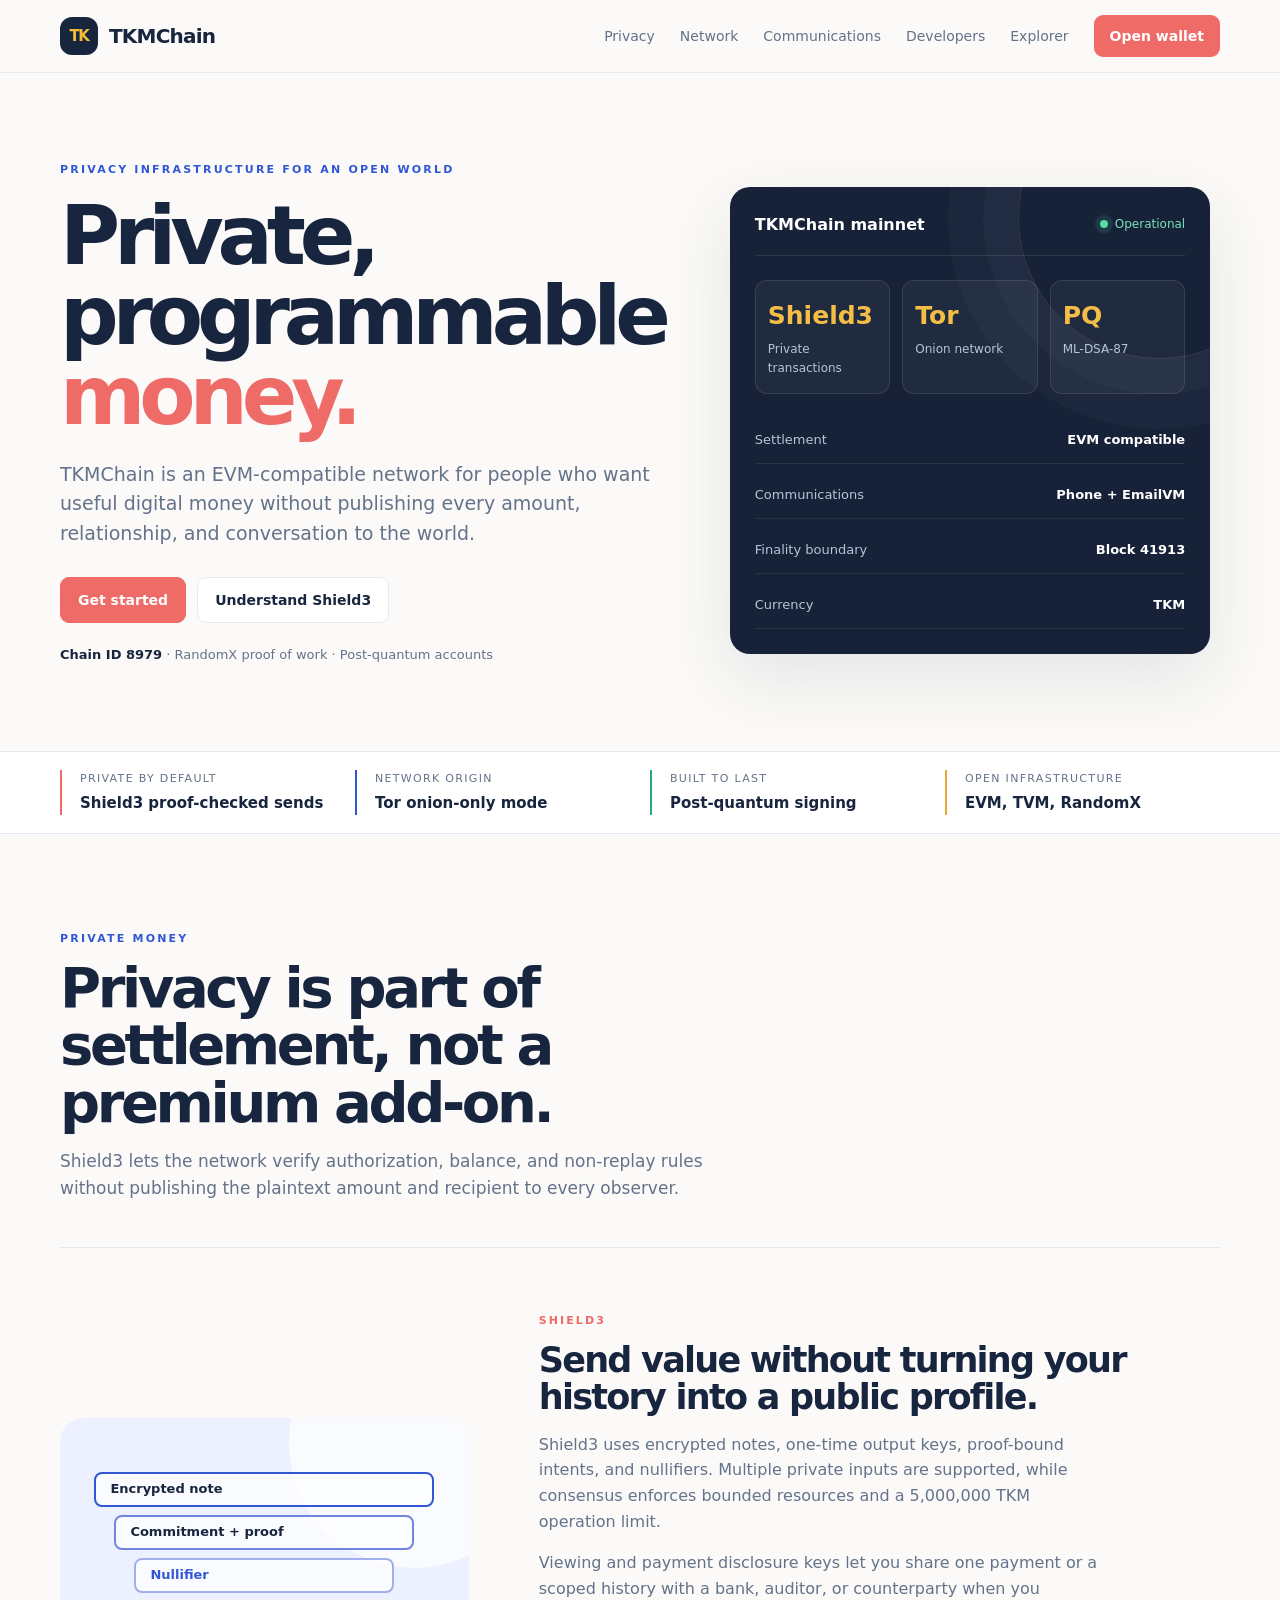
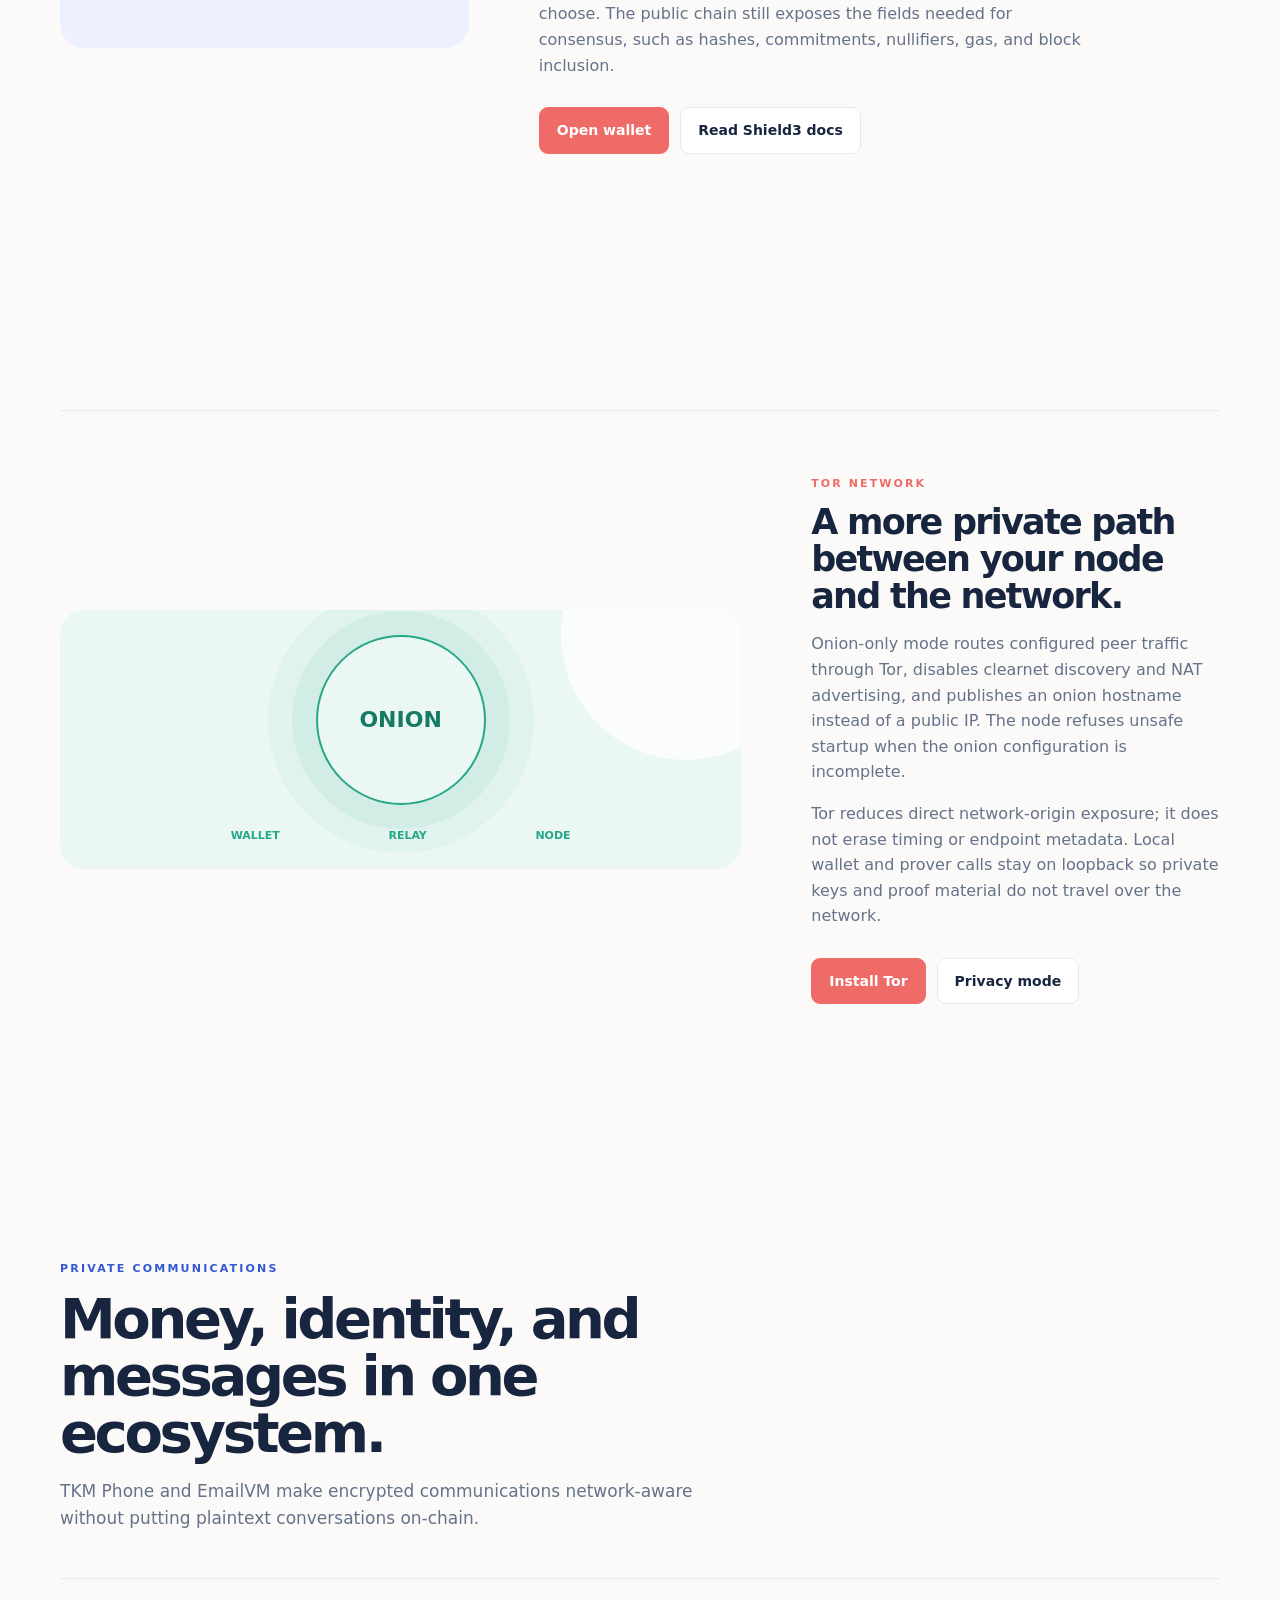
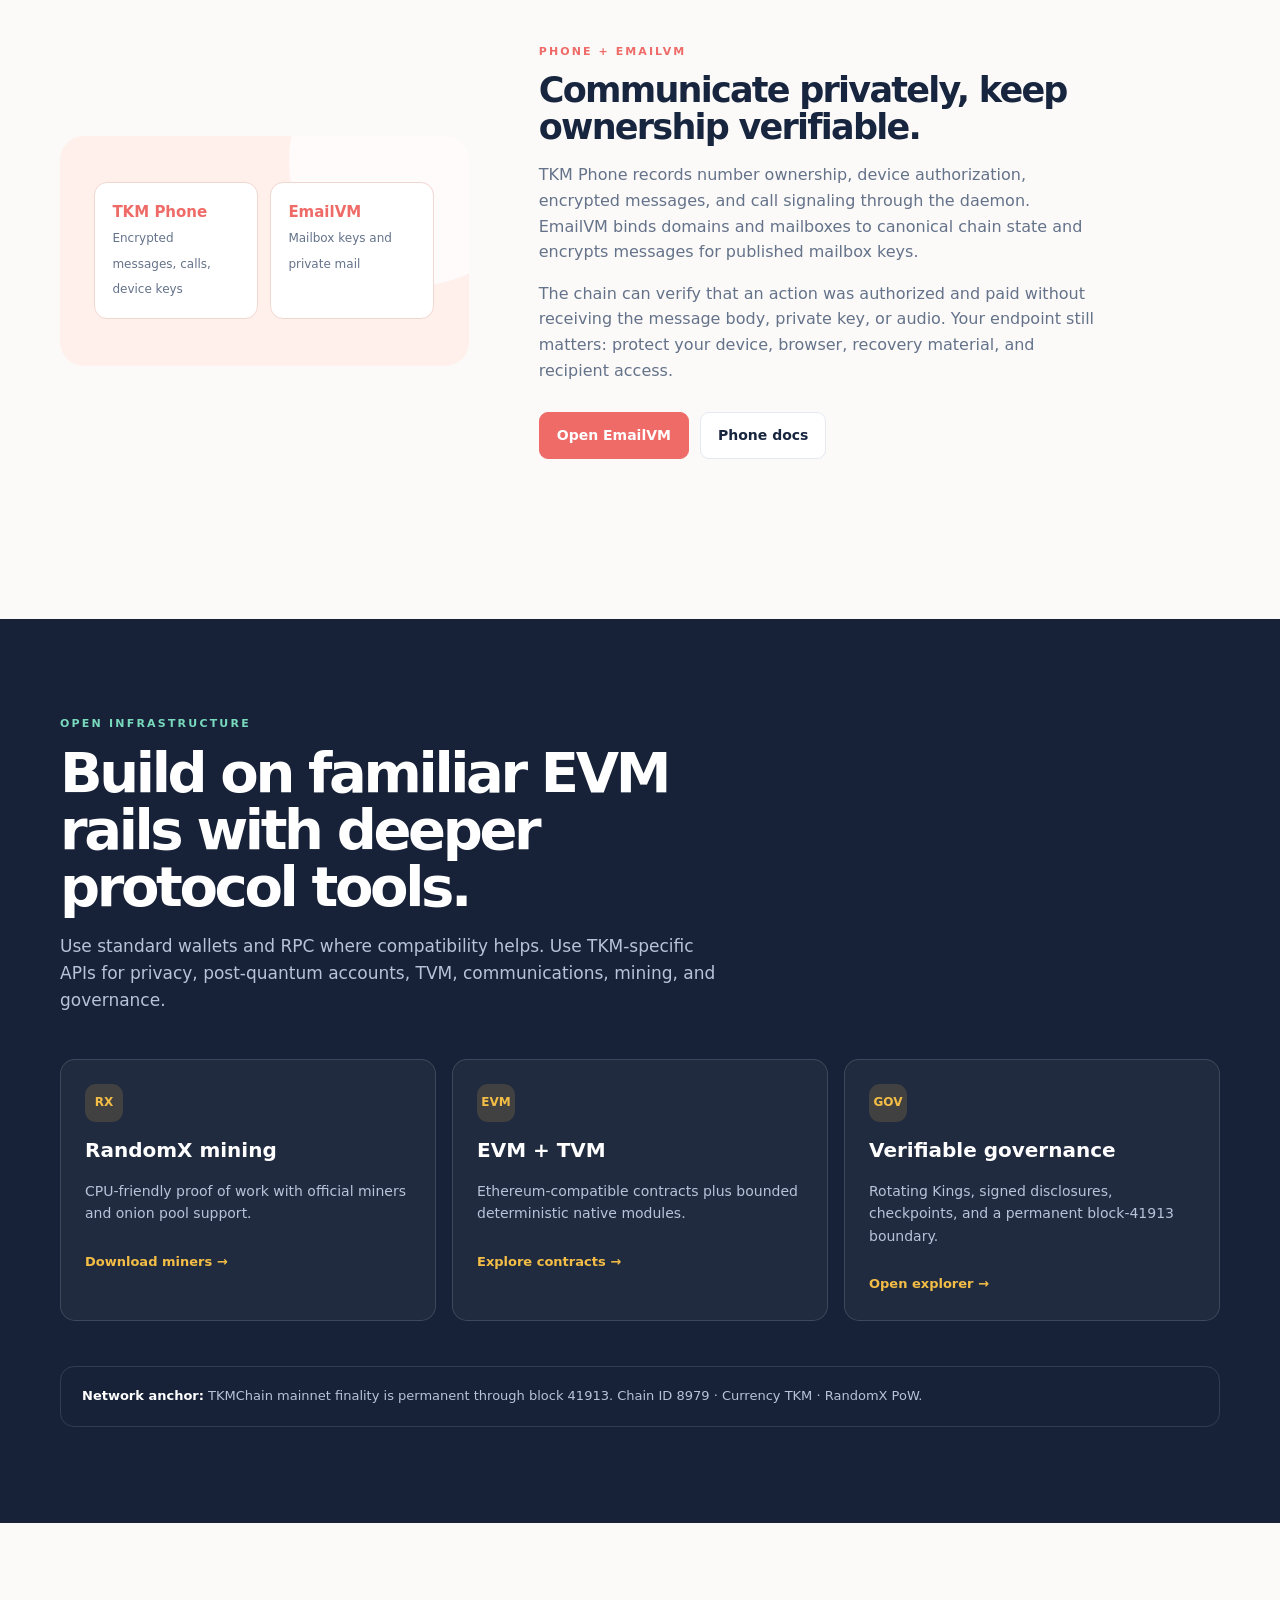
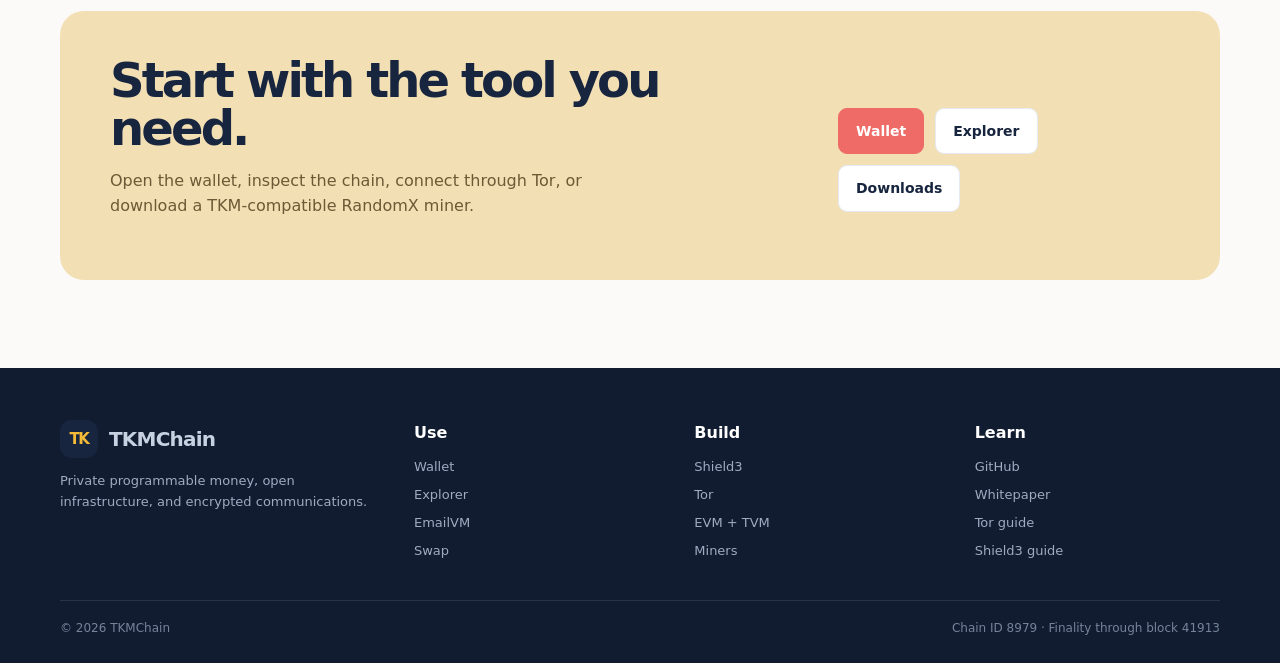
==== commit 8bb092da: "design: simplify TKMChain landing page" ====
--- a/index.html
+++ b/index.html
@@ -1,469 +1,31 @@
 <!doctype html>
 <html lang="en">
 <head>
-  <meta charset="utf-8" />
-  <meta name="viewport" content="width=device-width, initial-scale=1" />
-  <title>TKMChain - RandomX EVM, Shielded V2 Privacy, PQ Wallets, EmailVM, TVM and Public Apps</title>
-  <meta name="description" content="TKMChain is a RandomX proof-of-work, EVM-compatible blockchain with Shielded V2 privacy, tkmshield2 payment codes, ML-DSA-87 quantum-resistant transactions, EmailVM domain mail, TKMChat, smart accounts, TVM contract visibility, wallet, explorer, faucet, swap, and miner downloads." />
-  <link rel="icon" href="data:image/svg+xml,%3Csvg xmlns='http://www.w3.org/2000/svg' viewBox='0 0 64 64'%3E%3Crect width='64' height='64' rx='12' fill='%23101518'/%3E%3Cpath d='M18 17h28v8H36v22h-8V25H18z' fill='%23f3b61f'/%3E%3Cpath d='M14 47h36v4H14z' fill='%2327b782'/%3E%3C/svg%3E" />
+  <meta charset="utf-8">
+  <meta name="viewport" content="width=device-width,initial-scale=1">
+  <title>TKMChain — Private programmable money</title>
+  <meta name="description" content="TKMChain is a privacy-focused EVM blockchain with Shield3 private transactions, Tor networking, post-quantum accounts, encrypted communications, and RandomX mining.">
+  <link rel="icon" href="data:image/svg+xml,%3Csvg xmlns='http://www.w3.org/2000/svg' viewBox='0 0 64 64'%3E%3Crect width='64' height='64' rx='14' fill='%2312171c'/%3E%3Cpath d='M17 16h30v8H36v24h-8V24H17z' fill='%23f0b90b'/%3E%3Cpath d='M13 48h38v4H13z' fill='%2327b782'/%3E%3C/svg%3E">
   <style>
-    :root {
-      --ink: #111418;
-      --muted: #5d6875;
-      --line: #dfe4ea;
-      --soft: #f5f7fa;
-      --panel: #ffffff;
-      --charcoal: #12171c;
-      --charcoal-2: #1f272f;
-      --gold: #f0b90b;
-      --green: #138a63;
-      --blue: #3157d5;
-      --red: #b83242;
-      --shadow: 0 18px 55px rgba(17, 20, 24, .12);
-      --radius: 8px;
-      --font: Inter, ui-sans-serif, system-ui, -apple-system, BlinkMacSystemFont, "Segoe UI", Arial, sans-serif;
-    }
-    * { box-sizing: border-box; }
-    html { scroll-behavior: smooth; }
-    body { margin: 0; font-family: var(--font); color: var(--ink); background: var(--soft); line-height: 1.58; }
-    a { color: inherit; text-decoration: none; }
-    .wrap { width: min(1180px, calc(100% - 40px)); margin: 0 auto; }
-    .top { position: sticky; top: 0; z-index: 10; background: rgba(255,255,255,.94); backdrop-filter: blur(14px); border-bottom: 1px solid var(--line); }
-    .nav { display: flex; align-items: center; justify-content: space-between; min-height: 72px; gap: 18px; }
-    .brand { display: flex; align-items: center; gap: 12px; font-weight: 800; letter-spacing: .2px; }
-    .brandmark { width: 42px; height: 42px; border-radius: 8px; background: var(--charcoal); display: grid; place-items: center; color: var(--gold); font-weight: 900; border: 1px solid #2d343b; }
-    .navlinks { display: flex; align-items: center; gap: 20px; color: var(--muted); font-size: 14px; }
-    .navlinks a:hover { color: var(--ink); }
-    .navlinks .button { color: #111; background: var(--gold); padding: 10px 15px; border-radius: 7px; font-weight: 750; }
-    .hero { background: #fff; border-bottom: 1px solid var(--line); }
-    .heroGrid { display: grid; grid-template-columns: minmax(0, 1.05fr) minmax(360px, .95fr); gap: 46px; align-items: center; padding: 78px 0 64px; }
-    .eyebrow { display: inline-flex; gap: 8px; align-items: center; padding: 6px 10px; border: 1px solid var(--line); border-radius: 999px; color: var(--muted); font-size: 13px; background: #fbfcfd; }
-    .dot { width: 8px; height: 8px; border-radius: 50%; background: var(--green); box-shadow: 0 0 0 4px rgba(19,138,99,.12); }
-    h1 { font-size: clamp(42px, 6vw, 74px); line-height: .96; margin: 18px 0; letter-spacing: 0; }
-    h2 { margin: 0; font-size: clamp(28px, 4vw, 44px); letter-spacing: 0; line-height: 1.07; }
-    h3 { margin: 0 0 8px; font-size: 19px; }
-    p { margin: 0; }
-    .lead { color: var(--muted); font-size: 18px; max-width: 720px; margin: 0 0 18px; }
-    .lead strong { color: var(--ink); }
-    .actions { display: flex; flex-wrap: wrap; gap: 12px; margin-top: 26px; }
-    .btn { display: inline-flex; align-items: center; justify-content: center; gap: 9px; min-height: 44px; padding: 11px 15px; border-radius: 7px; border: 1px solid var(--line); background: #fff; font-weight: 760; color: var(--ink); }
-    .btn.primary { background: var(--ink); color: #fff; border-color: var(--ink); }
-    .btn.gold { background: var(--gold); color: #15120a; border-color: var(--gold); }
-    .btn:hover { transform: translateY(-1px); box-shadow: 0 8px 24px rgba(17,20,24,.08); }
-    .heroPanel { background: var(--charcoal); color: #fff; border-radius: 8px; overflow: hidden; box-shadow: var(--shadow); border: 1px solid #2d343b; }
-    .heroPanelTop { padding: 20px; display: flex; justify-content: space-between; align-items: center; border-bottom: 1px solid rgba(255,255,255,.08); }
-    .statusPill { padding: 5px 9px; border-radius: 999px; background: rgba(19,138,99,.16); color: #67e0af; border: 1px solid rgba(103,224,175,.25); font-size: 12px; white-space: nowrap; }
-    .networkDiagram { padding: 20px; display: grid; gap: 12px; background: linear-gradient(180deg, #151b21, #111418); }
-    .diagramNode { border: 1px solid rgba(255,255,255,.1); background: rgba(255,255,255,.045); border-radius: 8px; padding: 16px; }
-    .diagramNode strong { color: var(--gold); display: block; font-size: 18px; margin-bottom: 5px; }
-    .diagramNode span { color: #aab4bf; font-size: 13px; display: block; }
-    .diagramGrid { display: grid; grid-template-columns: 1fr 1fr; gap: 12px; }
-    .networkFacts { padding: 22px 0; background: var(--charcoal); color: #fff; }
-    .factGrid { display: grid; grid-template-columns: repeat(6, 1fr); gap: 12px; }
-    .metric { border: 1px solid rgba(255,255,255,.08); border-radius: 8px; padding: 14px; background: rgba(255,255,255,.04); min-width: 0; }
-    .metric span { display: block; color: #aab4bf; font-size: 12px; margin-bottom: 5px; }
-    .metric strong { font-size: 18px; word-break: break-word; }
-    section { padding: 72px 0; }
-    .white { background: #fff; border-top: 1px solid var(--line); border-bottom: 1px solid var(--line); }
-    .sectionHead { display: flex; align-items: end; justify-content: space-between; gap: 24px; margin-bottom: 28px; }
-    .sub { color: var(--muted); max-width: 760px; margin: 10px 0 0; }
-    .prose { display: grid; grid-template-columns: minmax(0, 1fr) minmax(320px, .78fr); gap: 28px; align-items: start; }
-    .copyBlock { display: grid; gap: 16px; color: #313942; font-size: 16px; }
-    .copyBlock p { color: #313942; }
-    .copyBlock strong { color: var(--ink); }
-    .quotePanel { background: var(--panel); border: 1px solid var(--line); border-radius: 8px; padding: 22px; box-shadow: 0 10px 30px rgba(17,20,24,.05); }
-    .quotePanel h3 { color: var(--ink); }
-    .quotePanel p { color: var(--muted); margin-top: 8px; }
-    .cards { display: grid; grid-template-columns: repeat(3, 1fr); gap: 16px; }
-    .card { background: var(--panel); border: 1px solid var(--line); border-radius: 8px; padding: 21px; min-width: 0; }
-    .card p { color: var(--muted); font-size: 14px; }
-    .card .small { color: var(--muted); font-size: 12px; margin-top: 14px; display: block; }
-    .serviceGrid { display: grid; grid-template-columns: repeat(4, 1fr); gap: 16px; }
-    .service { background: #fff; border: 1px solid var(--line); border-radius: 8px; padding: 20px; display: grid; gap: 13px; min-height: 230px; }
-    .service .topline { display: flex; justify-content: space-between; align-items: center; gap: 10px; }
-    .service .icon { width: 42px; height: 42px; display: grid; place-items: center; border-radius: 8px; background: #eef3ff; color: var(--blue); font-weight: 900; }
-    .service.phone .icon { background: #eaf8f2; color: var(--green); }
-    .service.wallet .icon { background: #fff7dd; color: #9b7300; }
-    .service.privacy .icon { background: #ecf8ff; color: #196a92; }
-    .service.pq .icon { background: #f0f5ff; color: #244fb8; }
-    .service.swap .icon { background: #f5edff; color: #7045b8; }
-    .service.miner .icon { background: #edf7ff; color: #1d6791; }
-    .service.tvm .icon { background: #eefaf7; color: #08775d; }
-    .service.institution .icon { background: #f0f5ff; color: #244fb8; }
-    .service.gov .icon { background: #fff0f0; color: #9f2f3b; }
-    .service a { align-self: end; color: var(--ink); font-weight: 760; }
-    .badge { display: inline-flex; align-items: center; border-radius: 999px; border: 1px solid var(--line); padding: 4px 9px; font-size: 12px; color: var(--muted); background: #fff; }
-    .badge.ok { color: var(--green); border-color: rgba(19,138,99,.28); background: #effaf5; }
-    .downloadSection { background: #fff; border-top: 1px solid var(--line); border-bottom: 1px solid var(--line); }
-    .downloadGrid { display: grid; grid-template-columns: repeat(4, 1fr); gap: 16px; }
-    .downloadCard { background: var(--panel); border: 1px solid var(--line); border-radius: 8px; padding: 20px; display: grid; gap: 12px; min-height: 230px; }
-    .downloadCard strong { font-size: 19px; }
-    .downloadCard p { color: var(--muted); font-size: 14px; }
-    .downloadMeta { display: flex; flex-wrap: wrap; gap: 8px; }
-    .downloadMeta span { border: 1px solid var(--line); border-radius: 999px; padding: 4px 9px; font-size: 12px; color: var(--muted); background: #fbfcfd; }
-    .downloadCard .btn { align-self: end; width: 100%; }
-    .steps { display: grid; gap: 12px; margin-top: 18px; }
-    .step { display: grid; grid-template-columns: 34px 1fr; gap: 12px; align-items: start; }
-    .step b { display: grid; place-items: center; width: 34px; height: 34px; border-radius: 8px; background: var(--ink); color: #fff; }
-    .step p { color: var(--muted); margin-top: 4px; }
-    .twoCol { display: grid; grid-template-columns: 1fr 1fr; gap: 18px; }
-    .codeBox { background: #111418; color: #e6edf3; border-radius: 8px; padding: 16px; border: 1px solid #2d343b; overflow: auto; }
-    .codeBox code { white-space: pre; font-size: 13px; }
-    .roadmap { display: grid; grid-template-columns: repeat(4, 1fr); gap: 16px; }
-    .phase { background: #fff; border: 1px solid var(--line); border-radius: 8px; padding: 20px; }
-    .phase span { color: var(--green); font-size: 12px; font-weight: 800; text-transform: uppercase; }
-    .phase p { color: var(--muted); font-size: 14px; margin-top: 8px; }
-    .footer { background: var(--charcoal); color: #dce3ea; padding: 42px 0; }
-    .footerGrid { display: grid; grid-template-columns: 1.35fr repeat(4, 1fr); gap: 26px; }
-    .footer h4 { margin: 0 0 12px; color: #fff; }
-    .footer a, .footer p, .footer li { color: #aab4bf; font-size: 14px; }
-    .footer ul { list-style: none; margin: 0; padding: 0; display: grid; gap: 7px; }
-    .fine { margin-top: 28px; padding-top: 18px; border-top: 1px solid rgba(255,255,255,.08); color: #788594; font-size: 13px; display: flex; justify-content: space-between; gap: 16px; flex-wrap: wrap; }
-    @media (max-width: 1020px) {
-      .heroGrid, .prose, .twoCol { grid-template-columns: 1fr; }
-      .serviceGrid, .downloadGrid, .roadmap { grid-template-columns: repeat(2, 1fr); }
-      .cards { grid-template-columns: repeat(2, 1fr); }
-      .factGrid { grid-template-columns: repeat(2, 1fr); }
-      .navlinks { display: none; }
-      .heroGrid { padding-top: 44px; }
-    }
-    @media (max-width: 620px) {
-      .wrap { width: min(100% - 28px, 1180px); }
-      .cards, .serviceGrid, .downloadGrid, .roadmap, .factGrid, .diagramGrid, .footerGrid { grid-template-columns: 1fr; }
-      .actions .btn { width: 100%; }
-      .sectionHead { display: block; }
-      h1 { font-size: 42px; }
-    }
+    :root{--ink:#18253f;--muted:#64728a;--line:#e4e9f2;--paper:#fbfaf8;--white:#fff;--blue:#3157d5;--coral:#ee6b68;--mint:#26a788;--gold:#e6a631;--shadow:0 24px 70px rgba(35,51,82,.11);--sans:Inter,ui-sans-serif,system-ui,-apple-system,"Segoe UI",sans-serif}
+    *{box-sizing:border-box}html{scroll-behavior:smooth}body{margin:0;background:var(--paper);color:var(--ink);font-family:var(--sans);line-height:1.6}a{color:inherit;text-decoration:none}.wrap{width:min(1160px,calc(100% - 40px));margin:0 auto}.top{position:sticky;top:0;z-index:20;background:rgba(251,250,248,.92);backdrop-filter:blur(16px);border-bottom:1px solid rgba(228,233,242,.85)}.nav{min-height:72px;display:flex;align-items:center;justify-content:space-between;gap:20px}.brand{display:flex;align-items:center;gap:11px;font-weight:850;font-size:20px;letter-spacing:-.04em}.brandmark{width:38px;height:38px;border-radius:12px;background:var(--ink);color:#f5bb37;display:grid;place-items:center;font-size:15px;letter-spacing:-.1em}.links{display:flex;align-items:center;gap:25px;color:var(--muted);font-size:14px}.links a:hover{color:var(--ink)}.navCta,.btn.primary{background:var(--coral);color:#fff;border-color:var(--coral)}.navCta{padding:10px 16px;border-radius:9px;font-weight:800}.menu{display:none;border:0;background:none;font-size:25px;color:var(--ink)}.hero{padding:88px 0 72px;overflow:hidden}.heroGrid{display:grid;grid-template-columns:1.02fr .98fr;gap:65px;align-items:center}.kicker{text-transform:uppercase;letter-spacing:.2em;font-size:11px;font-weight:800;color:var(--blue)}h1{font-size:clamp(48px,7vw,82px);line-height:.98;letter-spacing:-.075em;margin:17px 0 23px;max-width:650px}h1 em{font-style:normal;color:var(--coral)}.lead{font-size:19px;line-height:1.55;color:var(--muted);max-width:590px}.actions{display:flex;flex-wrap:wrap;gap:11px;margin-top:29px}.btn{display:inline-flex;align-items:center;justify-content:center;min-height:45px;padding:11px 17px;border:1px solid var(--line);border-radius:9px;background:var(--white);font-weight:800;font-size:14px}.btn:hover{transform:translateY(-1px);box-shadow:0 9px 25px rgba(35,51,82,.1)}.heroNote{margin-top:22px;color:var(--muted);font-size:13px}.heroNote strong{color:var(--ink)}.console{background:#172238;color:#fff;border-radius:20px;box-shadow:var(--shadow);padding:25px;position:relative;overflow:hidden}.console:after{content:"";position:absolute;right:-90px;top:-110px;width:280px;height:280px;border-radius:50%;border:1px solid rgba(255,255,255,.1);box-shadow:0 0 0 35px rgba(255,255,255,.025),0 0 0 70px rgba(255,255,255,.025)}.consoleHead{display:flex;justify-content:space-between;align-items:center;border-bottom:1px solid rgba(255,255,255,.1);padding-bottom:18px;position:relative;z-index:1}.consoleTitle{font-weight:800}.online{font-size:12px;color:#79e0bb;display:flex;align-items:center;gap:7px}.online:before{content:"";width:8px;height:8px;background:#57d9a4;border-radius:50%;box-shadow:0 0 0 5px rgba(87,217,164,.12)}.signal{display:grid;grid-template-columns:repeat(3,1fr);gap:12px;margin:24px 0;position:relative;z-index:1}.signal div{padding:15px 12px;border:1px solid rgba(255,255,255,.1);border-radius:12px;background:rgba(255,255,255,.045)}.signal strong{display:block;font-size:25px;color:#f4be46}.signal span{display:block;color:#b7c3d8;font-size:12px;margin-top:4px}.consoleRows{display:grid;gap:9px;position:relative;z-index:1}.consoleRow{display:flex;justify-content:space-between;gap:12px;padding:12px 0;border-bottom:1px solid rgba(255,255,255,.08);font-size:13px}.consoleRow span{color:#b7c3d8}.consoleRow b{color:#fff}.rail{background:#fff;border-block:1px solid var(--line);padding:18px 0}.railGrid{display:grid;grid-template-columns:repeat(4,1fr);gap:20px}.railItem{padding-left:18px;border-left:2px solid var(--line)}.railItem:first-child{border-left-color:var(--coral)}.railItem:nth-child(2){border-left-color:var(--blue)}.railItem:nth-child(3){border-left-color:var(--mint)}.railItem:nth-child(4){border-left-color:var(--gold)}.railItem small{display:block;color:var(--muted);font-size:11px;text-transform:uppercase;letter-spacing:.12em}.railItem strong{display:block;font-size:15px;margin-top:3px}section{padding:96px 0}.sectionIntro{max-width:670px;margin-bottom:45px}.sectionIntro h2{font-size:clamp(34px,5vw,56px);line-height:1.02;letter-spacing:-.06em;margin:12px 0}.sectionIntro p{color:var(--muted);font-size:17px}.pillar{display:grid;grid-template-columns:.75fr 1.25fr;gap:70px;align-items:center;border-top:1px solid var(--line);padding:64px 0}.pillar.reverse{grid-template-columns:1.25fr .75fr}.pillar.reverse .pillarCopy{order:2}.pillar.reverse .visual{order:1}.pillar h3{font-size:35px;line-height:1.06;letter-spacing:-.05em;margin:12px 0}.pillar p{color:var(--muted);font-size:16px;max-width:560px}.eyebrow{color:var(--coral);font-size:11px;letter-spacing:.19em;font-weight:850;text-transform:uppercase}.visual{min-height:230px;border-radius:24px;padding:25px;background:#eef1fa;display:flex;align-items:center;justify-content:center;position:relative;overflow:hidden}.visual:before{content:"";position:absolute;width:250px;height:250px;border-radius:50%;background:rgba(255,255,255,.75);right:-70px;top:-100px}.shieldVisual{background:#edf0ff}.torVisual{background:#eaf7f3}.commsVisual{background:#fff0eb}.visualCore{width:min(100%,340px);position:relative;z-index:1}.stack{display:grid;gap:8px}.stack span{height:35px;border-radius:8px;border:2px solid var(--blue);background:rgba(255,255,255,.72);display:flex;align-items:center;padding:0 14px;font-weight:800;font-size:13px}.stack span:nth-child(2){margin:0 20px;border-color:#7185df}.stack span:nth-child(3){margin:0 40px;border-color:#a2afea;color:var(--blue)}.torOrb{width:170px;height:170px;border:2px solid var(--mint);border-radius:50%;margin:auto;display:grid;place-items:center;box-shadow:0 0 0 24px rgba(38,167,135,.08),0 0 0 48px rgba(38,167,135,.05)}.torOrb strong{font-size:22px;color:#167a64}.torLinks{display:flex;justify-content:space-between;color:var(--mint);font-size:11px;font-weight:800;margin-top:22px}.messageStack{display:grid;grid-template-columns:1fr 1fr;gap:12px}.messageCard{padding:17px;border-radius:13px;background:#fff;border:1px solid #f0d7d0}.messageCard b{display:block;color:var(--coral);font-size:15px}.messageCard span{color:var(--muted);font-size:12px}.dark{background:#172238;color:#fff}.dark .sectionIntro p{color:#b7c3d8}.dark .sectionIntro .kicker{color:#78d9bd}.dark .sectionIntro h2{color:#fff}.buildGrid{display:grid;grid-template-columns:repeat(3,1fr);gap:16px}.buildCard{padding:24px;border:1px solid rgba(255,255,255,.13);border-radius:15px;background:rgba(255,255,255,.045)}.buildCard h3{margin:12px 0 6px;font-size:20px}.buildCard p{color:#b7c3d8;font-size:14px}.buildCard a{display:inline-block;color:#f4be46;font-weight:800;font-size:13px;margin-top:13px}.miniIcon{width:38px;height:38px;border-radius:11px;background:rgba(244,190,70,.15);color:#f4be46;display:grid;place-items:center;font-weight:900;font-size:12px}.checkpoint{margin-top:45px;padding:19px 21px;border:1px solid rgba(255,255,255,.12);border-radius:14px;color:#b7c3d8;font-size:13px}.checkpoint strong{color:#fff}.cta{padding:88px 0}.ctaBox{background:#f3dfb4;border-radius:24px;padding:45px 50px;display:flex;align-items:center;justify-content:space-between;gap:30px}.cta h2{font-size:clamp(30px,4vw,48px);line-height:1;letter-spacing:-.06em;margin:0 0 12px}.cta p{color:#6c5a36;max-width:550px}.footer{background:#111c30;color:#c7d1e1;padding:52px 0 25px}.footerGrid{display:grid;grid-template-columns:1.3fr repeat(3,1fr);gap:35px}.footer h4{color:#fff;margin:0 0 12px}.footer p,.footer a,.footer li{color:#9eabc1;font-size:13px}.footer ul{list-style:none;padding:0;margin:0;display:grid;gap:7px}.fine{border-top:1px solid rgba(255,255,255,.1);margin-top:38px;padding-top:18px;color:#75839a;font-size:12px;display:flex;justify-content:space-between;gap:18px;flex-wrap:wrap}@media(max-width:900px){.links{display:none}.links.open{display:flex;position:absolute;top:72px;left:14px;right:14px;padding:14px;background:var(--white);border:1px solid var(--line);border-radius:12px;box-shadow:var(--shadow);flex-direction:column;align-items:stretch;gap:10px}.menu{display:block}.hero{padding-top:56px}.heroGrid{grid-template-columns:1fr;gap:42px}.railGrid{grid-template-columns:repeat(2,1fr)}.pillar,.pillar.reverse{grid-template-columns:1fr;gap:30px}.pillar.reverse .pillarCopy,.pillar.reverse .visual{order:initial}.buildGrid{grid-template-columns:1fr 1fr}.footerGrid{grid-template-columns:1.5fr 1fr 1fr}}@media(max-width:600px){.wrap{width:min(100% - 28px,1160px)}.hero{padding-bottom:55px}h1{font-size:52px}.lead{font-size:17px}.signal{grid-template-columns:1fr}.railGrid,.buildGrid,.footerGrid{grid-template-columns:1fr}.railItem{border-left:0;border-top:2px solid var(--line);padding:12px 0 0}.railItem:first-child{border-top-color:var(--coral)}section{padding:65px 0}.pillar{padding:45px 0}.ctaBox{padding:30px 25px;display:block}.ctaBox .btn{margin-top:20px;width:100%}.console{padding:19px}.messageStack{grid-template-columns:1fr}}
   </style>
 </head>
 <body>
-  <header class="top">
-    <div class="wrap nav">
-      <a class="brand" href="#top" aria-label="TKMChain home"><span class="brandmark">TK</span><span>TKMChain</span></a>
-      <nav class="navlinks" aria-label="Main navigation">
-        <a href="#about">About</a>
-        <a href="#apps">Apps</a>
-        <a href="#privacy">Privacy</a>
-        <a href="smart-accounts.html">Smart Accounts</a>
-        <a href="#institutions">Institutions</a>
-        <a href="#mail">Mail</a>
-        <a href="#protocol">Protocol</a>
-        <a href="#governance">Governance</a>
-        <a href="#miner">Miner</a>
-        <a class="button" href="https://wallet.tkmchain.site">Open Wallet</a>
-      </nav>
-    </div>
-  </header>
-
+  <header class="top"><div class="wrap nav"><a class="brand" href="#top" aria-label="TKMChain home"><span class="brandmark">TK</span><span>TKMChain</span></a><nav class="links" aria-label="Main navigation"><a href="#privacy">Privacy</a><a href="#network">Network</a><a href="#communications">Communications</a><a href="#developers">Developers</a><a href="https://block.tkmchain.site">Explorer</a><a class="navCta" href="https://wallet.tkmchain.site">Open wallet</a></nav><button class="menu" aria-label="Open menu" onclick="document.querySelector('.links').classList.toggle('open')">☰</button></div></header>
   <main id="top">
-    <section class="hero">
-      <div class="wrap heroGrid">
-        <div>
-          <span class="eyebrow"><span class="dot"></span>RandomX proof of work, Shielded V2 privacy, PQ accounts, and public infrastructure</span>
-          <h1>TKMChain is building practical blockchain services, not only a coin.</h1>
-          <p class="lead"><strong>TKMChain</strong> is an EVM-compatible RandomX proof-of-work network designed around real usage: Shielded V2 privacy, quantum-resistant account flows, mining, wallets, contract deployment, public audit trails, EmailVM domain mail, encrypted messaging, TKMChat registration, swaps, and explorer visibility.</p>
-          <p class="lead">The project combines familiar Ethereum tooling with chain-specific systems such as Rotating Kings, signed checkpoints, <code>tkmshield2</code> payment codes, ML-DSA-87 post-quantum signing, TVM contract inspection, EmailVM domain records, institutional proof records, governance disclosures, and wallet-side encrypted history for private sends.</p>
-          <div class="actions">
-            <a class="btn primary" href="https://wallet.tkmchain.site">Open Web Wallet</a>
-            <a class="btn" href="#privacy">View Privacy + PQ</a>
-            <a class="btn gold" href="https://wallet.tkmchain.site/mail/">Open EmailVM Mail</a>
-            <a class="btn" href="https://block.tkmchain.site">View Explorer</a>
-            <a class="btn" href="https://swap.tkmchain.site">Open Swap</a>
-            <a class="btn" href="#miner">Download Miner</a>
-          </div>
-        </div>
-        <div class="heroPanel" aria-label="TKMChain architecture overview">
-          <div class="heroPanelTop"><strong>Network structure</strong><span class="statusPill">Mainnet</span></div>
-          <div class="networkDiagram">
-            <div class="diagramGrid">
-              <div class="diagramNode"><strong>RandomX mining</strong><span>CPU-friendly proof of work, emergency difficulty protections, miner rewards, and safer mining startup checks.</span></div>
-              <div class="diagramNode"><strong>EVM</strong><span>Ethereum-compatible accounts, transactions, Web3 tooling, token contracts, and wallet support.</span></div>
-            </div>
-            <div class="diagramGrid">
-              <div class="diagramNode"><strong>Shielded V2 privacy</strong><span><code>tkmshield2</code> payment codes, encrypted notes, nullifiers, Groth16 proofs, gas sponsorship, and daemon transaction buckets.</span></div>
-              <div class="diagramNode"><strong>PQ transactions</strong><span><code>PQTkmTxType</code> uses ML-DSA-87 signatures and version 4 post-quantum keyfiles.</span></div>
-            </div>
-            <div class="diagramGrid">
-              <div class="diagramNode"><strong>TVM</strong><span>Native TVM contract artifacts can be inspected from the explorer after deployment.</span></div>
-              <div class="diagramNode"><strong>EmailVM + TKMChat</strong><span>Domain registration, mailbox ownership, portable mail keys, encrypted messages, and email-format chat registration.</span></div>
-            </div>
-            <div class="diagramGrid">
-              <div class="diagramNode"><strong>Institutions</strong><span>Verified organizations can publish auditable hashes for credentials, documents, invoices, grants, and disclosures.</span></div>
-              <div class="diagramNode"><strong>Governance ledger</strong><span>Main King signed public records preserve decisions, checkpoints, commitments, and updates.</span></div>
-            </div>
-          </div>
-        </div>
-      </div>
-    </section>
-
-    <section class="networkFacts" aria-label="Network facts">
-      <div class="wrap factGrid">
-        <div class="metric"><span>Network</span><strong>TKMChain Mainnet</strong></div>
-        <div class="metric"><span>Chain ID</span><strong>8979</strong></div>
-        <div class="metric"><span>Currency</span><strong>TKM</strong></div>
-        <div class="metric"><span>Consensus</span><strong>RandomX PoW</strong></div>
-        <div class="metric"><span>Contracts</span><strong>EVM + TVM</strong></div>
-        <div class="metric"><span>Privacy + PQ</span><strong>Shielded V2 + ML-DSA-87</strong></div>
-      </div>
-    </section>
-
-    <section id="about">
-      <div class="wrap prose">
-        <div class="copyBlock">
-          <div class="sectionHead"><div><h2>What TKMChain is about</h2><p class="sub">A blockchain project should be more than a chain that moves balances. TKMChain is being built as a complete public network with tools people can actually open, test, mine, inspect, and use.</p></div></div>
-          <p>At the base, TKMChain is a proof-of-work blockchain using RandomX. The goal is to make mining accessible to normal machines while keeping the network anchored in measurable work. The chain remains compatible with Ethereum-style accounts and RPC flows, so users can send TKM, developers can deploy contracts, and wallets can connect using familiar Web3 methods.</p>
-          <p>The project also adds native ideas that are specific to TKMChain. Rotating Kings create a visible reward relationship between the protocol and active community participants. Signed checkpoints strengthen peer security. The governance disclosure ledger gives future users a way to audit public promises, roadmap statements, checkpoint decisions, and fund commitments without relying only on posts that can be edited or removed.</p>
-          <p>Privacy and quantum resistance are implemented as protocol features, not just website promises. Shielded transactions use encrypted notes, nullifiers, public commitment state, proof-backed transaction envelopes, and Groth16 verification. Post-quantum accounts use ML-DSA-87 keys, version 4 keyfiles, and the <code>PQTkmTxType</code> typed transaction path.</p>
-          <p>The institutional suite gives schools, banks, agencies, enterprises, cooperatives, and public bodies a way to publish verifiable proofs for credentials, documents, invoices, procurement, grants, and audit disclosures without exposing private files on-chain.</p>
-          <p>TKMChain now includes domain mail identity. The <code>@tkm</code> root domain establishes the super address, operators can buy custom domains, subscribers can buy unique mailbox names, and encrypted mail delivery is tied to network state instead of a website-only database.</p>
-        </div>
-        <aside class="quotePanel">
-          <h3>Project direction</h3>
-          <p>TKMChain is focused on combining mining, smart contracts, communications, governance records, and public tooling into one ecosystem. The website links to the actual services instead of presenting only a roadmap.</p>
-          <p>Explorer, wallet, mail, TKMChat, swap, faucet, miner downloads, shielded privacy, PQ account migration, institutional records, TVM inspection, token visibility, and governance tools are treated as first-class parts of the network.</p>
-        </aside>
-      </div>
-    </section>
-
-    <section id="apps" class="white">
-      <div class="wrap">
-        <div class="sectionHead">
-          <div><h2>Public applications</h2><p class="sub">The ecosystem is split into focused tools so each surface has a clear job. The wallet handles accounts, PQ keyfiles, shielded transactions, local exact private-send history, and mail operations; the explorer handles auditability; EmailVM handles domain mail; and the swap interface handles liquidity workflows.</p></div>
-        </div>
-        <div class="serviceGrid">
-          <article class="service"><div class="topline"><span class="icon">EX</span><span class="badge ok">Live</span></div><h3>Block Explorer</h3><p>Search blocks, transactions, addresses, tokens, Rotating Kings, checkpoints, TVM contracts, phone buckets, registered numbers, and network activity.</p><a href="https://block.tkmchain.site">Open explorer</a></article>
-          <article class="service wallet"><div class="topline"><span class="icon">WA</span><span class="badge ok">Live</span></div><h3>Web Wallet</h3><p>Create and manage PQ wallets, import keystores, send to <code>tkmshield2</code> payment codes, withdraw shielded balance, view exact local private-send history, and use EmailVM mail.</p><a href="https://wallet.tkmchain.site">Open wallet</a></article>
-          <article class="service privacy"><div class="topline"><span class="icon">PR</span><span class="badge ok">Live</span></div><h3>Shielded V2 Privacy</h3><p>Encrypted notes, nullifier tracking, shared proving keys, <code>tkmshield2</code> payment codes, shielded gas sponsorship, daemon buckets, and Groth16 spend proof verification are in the chain path.</p><a href="#privacy">View privacy</a></article>
-          <article class="service pq"><div class="topline"><span class="icon">PQ</span><span class="badge ok">Live</span></div><h3>Quantum-Resistant Wallets</h3><p>ML-DSA-87 accounts, version 4 PQ keyfiles, <code>gtkm account new</code> shielded payment-code output, migration helpers, and <code>PQTkmTxType</code> transaction signing are exposed through wallet/RPC support.</p><a href="#privacy">View PQ flow</a></article>
-          <article class="service"><div class="topline"><span class="icon">SA</span><span class="badge ok">Implemented</span></div><h3>Smart Accounts</h3><p>Use multisignature owners, spending limits, restricted session keys, delayed guardian recovery, deterministic accounts, and sponsored operations without a hardfork.</p><a href="smart-accounts.html">Explore smart accounts</a></article>
-          <article class="service phone"><div class="topline"><span class="icon">EM</span><span class="badge ok">Live</span></div><h3>EmailVM Mail</h3><p>Register domains, buy unique mailbox names, publish encryption keys, export portable mail keys, send encrypted messages, and read persisted message history.</p><a href="https://wallet.tkmchain.site/mail/">Open mail and domain services</a></article>
-          <article class="service swap"><div class="topline"><span class="icon">SW</span><span class="badge ok">Live</span></div><h3>TKM Swap</h3><p>Use the one-to-one swap workflow on TKM and supported bridge assets on the TKMChain side of the system.</p><a href="https://swap.tkmchain.site">Open swap</a></article>
-          <article class="service miner"><div class="topline"><span class="icon">RX</span><span class="badge ok">Ready</span></div><h3>Miner Downloads</h3><p>Download release miner builds for Windows AMD64, Linux AMD64, Linux ARM64, and Linux ARMv7 systems.</p><a href="#miner">Download miner</a></article>
-          <article class="service tvm"><div class="topline"><span class="icon">TV</span><span class="badge ok">Explorer</span></div><h3>TVM Contracts</h3><p>Inspect deployed TVM artifacts and verify contract code through explorer support designed for the chain's native TVM work.</p><a href="https://block.tkmchain.site/tvm">View TVM</a></article>
-          <article class="service institution"><div class="topline"><span class="icon">IN</span><span class="badge ok">Deployed</span></div><h3>Institutions</h3><p>Register verified organizations and publish credential, document, invoice, procurement, grant, escrow, and disclosure proofs.</p><a href="#institutions">View institutions</a></article>
-          <article class="service gov"><div class="topline"><span class="icon">GV</span><span class="badge ok">Signed</span></div><h3>Governance Ledger</h3><p>Read signed disclosure records for checkpoint decisions, roadmap updates, Rotating King notes, fund commitments, and security notices.</p><a href="#governance">View governance</a></article>
-          <article class="service"><div class="topline"><span class="icon">FC</span><span class="badge ok">Live</span></div><h3>Faucet</h3><p>Request test funds for getting started with wallets, basic transactions, contract testing, and onboarding new users.</p><a href="https://faucet.tkmchain.site">Open faucet</a></article>
-        </div>
-      </div>
-    </section>
-
-    <section id="protocol">
-      <div class="wrap">
-        <div class="sectionHead"><div><h2>Protocol features</h2><p class="sub">TKMChain keeps Ethereum compatibility where it helps, and adds project-specific rules where the network needs its own identity, security, and economics.</p></div></div>
-        <div class="cards">
-          <article class="card"><h3>RandomX proof of work</h3><p>Mining is based on RandomX, with release miners provided for common desktop, server, and ARM devices.</p><span class="small">Consensus layer</span></article>
-          <article class="card"><h3>Rotating Kings</h3><p>Rotating King rewards create a public reward path beyond miners, tying network activity to community participation.</p><span class="small">Reward model</span></article>
-          <article class="card"><h3>Signed checkpoints</h3><p>Peers can compare signed checkpoint hashes and disconnect from peers that report mismatched network history.</p><span class="small">Peer security</span></article>
-          <article class="card"><h3>Difficulty protections</h3><p>Difficulty logic is designed to avoid unsafe fallback behavior and prevent mining from restarting blindly after local truncation.</p><span class="small">Mining safety</span></article>
-          <article class="card"><h3>EVM compatibility</h3><p>Accounts, balances, transactions, gas, token contracts, Web3 wallets, and Ethereum-style tooling remain familiar.</p><span class="small">Developer access</span></article>
-          <article class="card"><h3>Shielded V2 privacy</h3><p>Encrypted notes and shielded envelopes are validated with nullifiers, padded outputs, binding hashes, gas sponsorship rules, daemon buckets, and Groth16 spend proofs.</p><span class="small">Private transaction layer</span></article>
-          <article class="card"><h3>Quantum-resistant transactions</h3><p>Post-quantum accounts use ML-DSA-87 signatures through <code>PQTkmTxType</code>, while keyfiles stay compatible with the wallet keystore model.</p><span class="small">Post-quantum account layer</span></article>
-          <article class="card"><h3>Smart accounts</h3><p>Contract-enforced owners, recovery, spending limits, application sessions, and sponsorship add safer wallet behavior without changing consensus.</p><span class="small"><a href="smart-accounts.html">Non-consensus account layer →</a></span></article>
-          <article class="card"><h3>TVM visibility</h3><p>TVM contract artifacts can be read and displayed in the explorer, making deployed native code easier to verify.</p><span class="small">Contract transparency</span></article>
-          <article class="card"><h3>Institutional proofs</h3><p>Verified institutions can publish hashes for documents, credentials, invoices, procurement, grants, escrow, and disclosures.</p><span class="small">Public verification</span></article>
-          <article class="card"><h3>Supply accounting</h3><p>Supply commands expose genesis supply, issued rewards, miner rewards, Rotating King rewards, and MainKing rewards.</p><span class="small">Economic visibility</span></article>
-          <article class="card"><h3>EmailVM domains</h3><p>Domain registration, mailbox purchases, encryption-key publication, and encrypted message delivery are tied to network state.</p><span class="small">Messaging layer</span></article>
-          <article class="card"><h3>Governance records</h3><p>Signed disclosures preserve public explanations for later audit instead of relying only on website text or chat history.</p><span class="small">Long-term memory</span></article>
-        </div>
-      </div>
-    </section>
-
-    <section id="privacy" class="white">
-      <div class="wrap prose">
-        <div class="copyBlock">
-          <span class="eyebrow"><span class="dot"></span>Privacy and quantum resistance</span>
-          <h2>Shielded transaction rules and post-quantum wallet support are active in the protocol.</h2>
-          <p>TKMChain mainnet now uses the post-quantum and privacy path for normal user transactions. Current wallet flows use <code>tkmshield2</code> payment codes, local PQ signing, shielded notes, exact local private-send history, and a public prover endpoint at <code>https://wallet.tkmchain.site/prover</code>.</p>
-          <p>The shielded transaction format is a real consensus envelope. Transactions carry spends, padded output slots, encrypted note payloads, nonces, a balance commitment, and a binding hash. Each spend must include a valid Groth16 proof checked against the configured verifying key.</p>
-          <p>The post-quantum wallet path uses ML-DSA-87 keys, version 4 encrypted keyfiles, local RPC helpers for PQ account creation and migration, and <code>PQTkmTxType</code> signed transactions. Legacy ECDSA keyfiles remain readable for history and pre-fork migration records, but post-fork user transactions are PQ-only.</p>
-        </div>
-        <aside class="quotePanel">
-          <h3>Client requirements</h3>
-          <div class="steps">
-            <div class="step"><b>1</b><div><strong>Build the envelope</strong><p>Wallet/prover clients construct shielded data with real spends, nullifiers, commitments, encrypted outputs, and a binding hash.</p></div></div>
-            <div class="step"><b>2</b><div><strong>Generate the proof</strong><p>Each spend supplies a <code>TKMG16V1</code> Groth16 proof that matches the chain ID, block number, transaction hash, spend index, nullifier, anchor, value, and output commitment root.</p></div></div>
-            <div class="step"><b>3</b><div><strong>Submit as PQ</strong><p>The wallet signs user transactions as <code>PQTkmTxType</code> with ML-DSA-87 public key and signature fields.</p></div></div>
-          </div>
-          <div class="codeBox" style="margin-top:16px;"><code>Payment codes:     tkmshield2
-Prover endpoint:   https://wallet.tkmchain.site/prover
-Proof system:      Groth16
-PQ tx type:       0x06 / PQTkmTxType
-PQ algorithm:     ML-DSA-87
-Current release:   go-tkmchain v1.21.x</code></div>
-        </aside>
-      </div>
-    </section>
-
-    <section id="mail" class="white">
-      <div class="wrap twoCol">
-        <div>
-          <span class="eyebrow"><span class="dot"></span>EmailVM</span>
-          <h2 style="margin-top:14px;">Domain mailboxes as network-owned identity.</h2>
-          <div class="copyBlock" style="margin-top:16px;">
-            <p>EmailVM makes domains and mailboxes part of TKMChain network state. The first account to register <code>@tkm</code> becomes the super address. Operators can register custom domains, configure their receiving address, and receive subscriber payments when users buy names under those domains.</p>
-            <p>Users can buy mailboxes such as <code>info@tkm</code> or <code>alice@john</code>. Registered names cannot be bought again. Each mailbox can publish an encryption key, send encrypted messages, persist sent/inbox state, and export a portable mail-private-key file for migration between wallet or mail clients.</p>
-          </div>
-          <div class="actions"><a class="btn primary" href="https://wallet.tkmchain.site/mail/">Open mail</a><a class="btn" href="https://wallet.tkmchain.site">Open wallet</a></div>
-        </div>
-        <div class="quotePanel">
-          <h3>Domain mail flow</h3>
-          <div class="steps">
-            <div class="step"><b>1</b><div><strong>Register a domain</strong><p><code>@tkm</code> establishes the super address. Custom domains let operators run their own subscriber market.</p></div></div>
-            <div class="step"><b>2</b><div><strong>Buy a mailbox</strong><p>Users buy names under a registered domain. Duplicate domain and mailbox names are rejected by network state.</p></div></div>
-            <div class="step"><b>3</b><div><strong>Publish encryption keys</strong><p>The mailbox owner publishes the public key that other clients use to encrypt mail.</p></div></div>
-            <div class="step"><b>4</b><div><strong>Send encrypted mail</strong><p>The wallet or mail page encrypts, signs, submits, and persists messages through the TKMChain RPC.</p></div></div>
-          </div>
-        </div>
-      </div>
-    </section>
-
-    <section id="tvm">
-      <div class="wrap prose">
-        <div class="copyBlock">
-          <span class="eyebrow"><span class="dot"></span>TVM and contracts</span>
-          <h2>Two contract paths: EVM familiarity and TVM visibility.</h2>
-          <p>TKMChain keeps the EVM path for compatibility with wallets, token contracts, and Web3 libraries. That matters because developers should not need to learn a completely new account model just to test or deploy simple applications.</p>
-          <p>TVM support gives the project another contract surface for native work. The explorer is being updated so deployed TVM artifacts can be inspected after mining. That same public-verification approach supports institutional records, token contracts, and native TVM work without hiding important state inside private services.</p>
-          <div class="actions"><a class="btn primary" href="https://block.tkmchain.site/tvm">Inspect TVM contracts</a><a class="btn" href="https://block.tkmchain.site/tokens">View tokens</a></div>
-        </div>
-        <aside class="quotePanel">
-          <h3>Developer focus</h3>
-          <p>Developers can use Ethereum-style RPC where compatibility still applies, while TKMChain-specific RPC surfaces expose TVM, shielded commitments, PQ account metadata, mail state, governance records, and supply accounting.</p>
-        </aside>
-      </div>
-    </section>
-
-    <section id="institutions" class="white">
-      <div class="wrap prose">
-        <div class="copyBlock">
-          <span class="eyebrow"><span class="dot"></span>Institutions and public records</span>
-          <h2>Auditable records for schools, agencies, banks, enterprises, and public bodies.</h2>
-          <p>TKMChain includes a deployed institutional suite for organizations that need verifiable records without placing private documents directly on-chain. The chain stores hashes, status fields, admin addresses, metadata references, timestamps, and transaction provenance, while the original private files can remain with the institution or its storage provider.</p>
-          <p>This is useful for diploma and certificate verification, government permits, business approvals, invoices, procurement awards, grant and scholarship records, escrow-backed service delivery, audit reports, public corrections, and institutional accountability.</p>
-          <p>The deployed suite is application-layer infrastructure. It is exposed through the <code>tkminstitution</code> RPC namespace and standard EVM transaction flow, so wallets, explorer pages, and institution portals can prepare records without requiring a hardfork or exposing institution admin keys on a hosted website.</p>
-          <div class="actions"><a class="btn primary" href="https://block.tkmchain.site/address/0x43aeb055883863cfe40804e386bec801b4ca63ec">View contract</a><a class="btn" href="https://block.tkmchain.site/tvm">Inspect TVM</a></div>
-        </div>
-        <aside class="quotePanel">
-          <h3>Institution suite</h3>
-          <div class="steps">
-            <div class="step"><b>1</b><div><strong>Register institution</strong><p>Owner-approved institutions get an admin address and stable institution ID.</p></div></div>
-            <div class="step"><b>2</b><div><strong>Publish proofs</strong><p>Credentials, documents, invoices, procurement, grants, and disclosures are recorded as hashes and metadata references.</p></div></div>
-            <div class="step"><b>3</b><div><strong>Verify later</strong><p>Explorers and apps can compare a document or credential hash against the on-chain record and show current status.</p></div></div>
-          </div>
-          <div class="codeBox" style="margin-top:16px;"><code>Contract: 0x43aeb055883863cfe40804e386bec801b4ca63ec
-RPC:      tkminstitution_status
-Network:  TKMChain Mainnet
-Chain ID: 8979</code></div>
-        </aside>
-      </div>
-    </section>
-
-    <section id="governance">
-      <div class="wrap prose">
-        <div class="copyBlock">
-          <span class="eyebrow"><span class="dot"></span>Governance records</span>
-          <h2>Public decisions should be auditable years later.</h2>
-          <p>Blockchains preserve balances and transaction history, but they do not automatically preserve the explanation behind project decisions. TKMChain adds a signed governance disclosure ledger so important statements can be published with hashes, signatures, timestamps, previous-hash links, and optional transaction anchors.</p>
-          <p>This is useful for Rotating King selections, checkpoint decisions, roadmap statements, hardfork notices, security announcements, and development-fund commitments. The purpose is not to replace consensus; it is to make public commitments harder to silently rewrite.</p>
-          <p>MainKing signed disclosures give the community a permanent reference point. A website can be redesigned and forum posts can change, but a signed hash gives users something stable to compare against the original document.</p>
-        </div>
-        <aside class="quotePanel">
-          <h3>What gets recorded</h3>
-          <div class="steps">
-            <div class="step"><b>1</b><div><strong>Decision text</strong><p>The public statement is written in plain language and stored where users can read it.</p></div></div>
-            <div class="step"><b>2</b><div><strong>Disclosure hash</strong><p>The statement hash is signed by the configured MainKing identity.</p></div></div>
-            <div class="step"><b>3</b><div><strong>Update chain</strong><p>Later updates can point back to earlier hashes so older promises remain visible.</p></div></div>
-          </div>
-        </aside>
-      </div>
-    </section>
-
-    <section id="miner" class="downloadSection">
-      <div class="wrap">
-        <div class="sectionHead">
-          <div><h2>Download TKM RandomX miner</h2><p class="sub">Official miner builds are hosted directly from TKMChain. Choose the release for your operating system and CPU architecture, then connect it to your pool or local node.</p></div>
-        </div>
-        <div class="downloadGrid">
-          <article class="downloadCard"><strong>XMRig for Ubuntu AMD64</strong><p>TKMChain-compatible XMRig build for 64-bit Ubuntu systems. Download the archive, extract it, and configure it for your mining pool.</p><div class="downloadMeta"><span>.tar.gz</span><span>x86-64</span><span>Ubuntu</span><span>XMRig</span></div><a class="btn primary" href="https://tkmchain.site/download/xmrig-ubuntu-amd64.tar.gz" download>Download XMRig Ubuntu</a></article>
-          <article class="downloadCard"><strong>Windows AMD64</strong><p>For 64-bit Windows desktops and servers. Download the archive, extract it, and configure it for your mining endpoint.</p><div class="downloadMeta"><span>.zip</span><span>x86-64</span><span>Windows</span></div><a class="btn primary" href="https://tkmchain.site/download/miner/windows-amd64.zip">Download Windows</a></article>
-          <article class="downloadCard"><strong>Linux AMD64</strong><p>For 64-bit Intel and AMD Linux systems, including common servers and desktop mining setups.</p><div class="downloadMeta"><span>.tar.gz</span><span>x86-64</span><span>Linux</span></div><a class="btn primary" href="https://tkmchain.site/download/miner/linux-amd64.tar.gz">Download Linux AMD64</a></article>
-          <article class="downloadCard"><strong>Linux ARM64 / ARMv8</strong><p>For 64-bit ARM servers, boards, and ARMv8 devices that can run the RandomX miner.</p><div class="downloadMeta"><span>.tar.gz</span><span>aarch64</span><span>ARMv8</span></div><a class="btn primary" href="https://tkmchain.site/download/miner/linux-arm64.tar.gz">Download ARM64</a></article>
-          <article class="downloadCard"><strong>Linux ARMv7</strong><p>For 32-bit ARM hard-float Linux devices where a smaller mining build is required.</p><div class="downloadMeta"><span>.tar.gz</span><span>armhf</span><span>ARMv7</span></div><a class="btn primary" href="https://tkmchain.site/download/miner/linux-armv7.tar.gz">Download ARMv7</a></article>
-        </div>
-      </div>
-    </section>
-
-    <section id="roadmap">
-      <div class="wrap">
-        <div class="sectionHead"><div><h2>Roadmap direction</h2><p class="sub">The current roadmap is focused on making every major protocol addition visible through public tools, documented flows, and user-facing applications.</p></div></div>
-        <div class="roadmap">
-          <article class="phase"><span>Current</span><h3>Public network tools</h3><p>Explorer, wallet, faucet, swap, mail and domain services, miner downloads, shielded privacy, PQ transactions, institutional records, supply accounting, TVM inspection, and governance records.</p></article>
-          <article class="phase"><span>Next</span><h3>Wallet privacy clients</h3><p>More complete note creation, note scanning, proof-generation UX, encrypted note backup, and safer shielded transaction submission flows.</p></article>
-          <article class="phase"><span>Next</span><h3>Explorer and contract visibility</h3><p>Better token discovery, institution pages, TVM contract pages, PQ account labels, shielded status views, and clearer explorer pages for developers and users.</p></article>
-          <article class="phase"><span>Ongoing</span><h3>Governance memory</h3><p>More signed disclosures, clearer public records, and documents that preserve the reasoning behind checkpoints and project changes.</p></article>
-        </div>
-      </div>
-    </section>
-
-    <section id="developers" class="white">
-      <div class="wrap twoCol">
-        <div>
-          <h2>Build with wallet, shielded, and PQ flows.</h2>
-          <p class="sub">TKMChain supports Ethereum-style account compatibility where useful, plus TKM-specific RPC and typed-transaction paths for shielded commitments, post-quantum wallets, TVM, institutions, mail state, governance, and supply accounting.</p>
-          <div class="actions"><button class="btn primary" id="addNetwork">Add TKMChain to Wallet</button><a class="btn" href="https://block.tkmchain.site/api">Explorer API</a></div>
-        </div>
-        <div class="codeBox"><code>Network name: TKMChain Mainnet
-RPC URL:      https://wallet.tkmchain.site/rpc
-Chain ID:     8979
-Currency:     TKM
-Explorer:     https://block.tkmchain.site
-Privacy:      Shielded V2 / tkmshield2
-PQ signing:   ML-DSA-87 / type 0x06</code></div>
-      </div>
-    </section>
+    <section class="hero"><div class="wrap heroGrid"><div><div class="kicker">Privacy infrastructure for an open world</div><h1>Private, programmable <em>money.</em></h1><p class="lead">TKMChain is an EVM-compatible network for people who want useful digital money without publishing every amount, relationship, and conversation to the world.</p><div class="actions"><a class="btn primary" href="https://wallet.tkmchain.site">Get started</a><a class="btn" href="#privacy">Understand Shield3</a></div><p class="heroNote"><strong>Chain ID 8979</strong> · RandomX proof of work · Post-quantum accounts</p></div><div class="console" aria-label="Network status"><div class="consoleHead"><span class="consoleTitle">TKMChain mainnet</span><span class="online">Operational</span></div><div class="signal"><div><strong>Shield3</strong><span>Private transactions</span></div><div><strong>Tor</strong><span>Onion network</span></div><div><strong>PQ</strong><span>ML-DSA-87</span></div></div><div class="consoleRows"><div class="consoleRow"><span>Settlement</span><b>EVM compatible</b></div><div class="consoleRow"><span>Communications</span><b>Phone + EmailVM</b></div><div class="consoleRow"><span>Finality boundary</span><b>Block 41913</b></div><div class="consoleRow"><span>Currency</span><b>TKM</b></div></div></div></div></section>
+    <div class="rail"><div class="wrap railGrid"><div class="railItem"><small>Private by default</small><strong>Shield3 proof-checked sends</strong></div><div class="railItem"><small>Network origin</small><strong>Tor onion-only mode</strong></div><div class="railItem"><small>Built to last</small><strong>Post-quantum signing</strong></div><div class="railItem"><small>Open infrastructure</small><strong>EVM, TVM, RandomX</strong></div></div></div>
+    <section id="privacy"><div class="wrap"><div class="sectionIntro"><div class="kicker">Private money</div><h2>Privacy is part of settlement, not a premium add-on.</h2><p>Shield3 lets the network verify authorization, balance, and non-replay rules without publishing the plaintext amount and recipient to every observer.</p></div><div class="pillar"><div class="visual shieldVisual"><div class="visualCore"><div class="stack"><span>Encrypted note</span><span>Commitment + proof</span><span>Nullifier</span></div></div></div><div class="pillarCopy"><div class="eyebrow">Shield3</div><h3>Send value without turning your history into a public profile.</h3><p>Shield3 uses encrypted notes, one-time output keys, proof-bound intents, and nullifiers. Multiple private inputs are supported, while consensus enforces bounded resources and a 5,000,000 TKM operation limit.</p><p>Viewing and payment disclosure keys let you share one payment or a scoped history with a bank, auditor, or counterparty when you choose. The public chain still exposes the fields needed for consensus, such as hashes, commitments, nullifiers, gas, and block inclusion.</p><div class="actions"><a class="btn primary" href="https://wallet.tkmchain.site">Open wallet</a><a class="btn" href="https://github.com/tkmchain/go-tkmchain/blob/artartical/docs/SHIELD3_ANTARTICAL.md">Read Shield3 docs</a></div></div></div></div></section>
+    <section id="network" class="white"><div class="wrap"><div class="pillar reverse"><div class="pillarCopy"><div class="eyebrow">Tor network</div><h3>A more private path between your node and the network.</h3><p>Onion-only mode routes configured peer traffic through Tor, disables clearnet discovery and NAT advertising, and publishes an onion hostname instead of a public IP. The node refuses unsafe startup when the onion configuration is incomplete.</p><p>Tor reduces direct network-origin exposure; it does not erase timing or endpoint metadata. Local wallet and prover calls stay on loopback so private keys and proof material do not travel over the network.</p><div class="actions"><a class="btn primary" href="https://github.com/tkmchain/go-tkmchain/blob/artartical/docs/TOR_INSTALLATION.md">Install Tor</a><a class="btn" href="https://github.com/tkmchain/go-tkmchain/blob/artartical/docs/PRIVACY_MODE.md">Privacy mode</a></div></div><div class="visual torVisual"><div class="visualCore"><div class="torOrb"><strong>ONION</strong></div><div class="torLinks"><span>WALLET</span><span>RELAY</span><span>NODE</span></div></div></div></div></div></section>
+    <section id="communications"><div class="wrap"><div class="sectionIntro"><div class="kicker">Private communications</div><h2>Money, identity, and messages in one ecosystem.</h2><p>TKM Phone and EmailVM make encrypted communications network-aware without putting plaintext conversations on-chain.</p></div><div class="pillar"><div class="visual commsVisual"><div class="visualCore"><div class="messageStack"><div class="messageCard"><b>TKM Phone</b><span>Encrypted messages, calls, device keys</span></div><div class="messageCard"><b>EmailVM</b><span>Mailbox keys and private mail</span></div></div></div></div><div class="pillarCopy"><div class="eyebrow">Phone + EmailVM</div><h3>Communicate privately, keep ownership verifiable.</h3><p>TKM Phone records number ownership, device authorization, encrypted messages, and call signaling through the daemon. EmailVM binds domains and mailboxes to canonical chain state and encrypts messages for published mailbox keys.</p><p>The chain can verify that an action was authorized and paid without receiving the message body, private key, or audio. Your endpoint still matters: protect your device, browser, recovery material, and recipient access.</p><div class="actions"><a class="btn primary" href="https://wallet.tkmchain.site/mail/">Open EmailVM</a><a class="btn" href="https://github.com/tkmchain/go-tkmchain/blob/artartical/docs/tkmphone.md">Phone docs</a></div></div></div></div></section>
+    <section id="developers" class="dark"><div class="wrap"><div class="sectionIntro"><div class="kicker">Open infrastructure</div><h2>Build on familiar EVM rails with deeper protocol tools.</h2><p>Use standard wallets and RPC where compatibility helps. Use TKM-specific APIs for privacy, post-quantum accounts, TVM, communications, mining, and governance.</p></div><div class="buildGrid"><article class="buildCard"><div class="miniIcon">RX</div><h3>RandomX mining</h3><p>CPU-friendly proof of work with official miners and onion pool support.</p><a href="#miner">Download miners →</a></article><article class="buildCard"><div class="miniIcon">EVM</div><h3>EVM + TVM</h3><p>Ethereum-compatible contracts plus bounded deterministic native modules.</p><a href="https://block.tkmchain.site/tvm">Explore contracts →</a></article><article class="buildCard"><div class="miniIcon">GOV</div><h3>Verifiable governance</h3><p>Rotating Kings, signed disclosures, checkpoints, and a permanent block-41913 boundary.</p><a href="https://block.tkmchain.site">Open explorer →</a></article></div><div class="checkpoint"><strong>Network anchor:</strong> TKMChain mainnet finality is permanent through block 41913. Chain ID 8979 · Currency TKM · RandomX PoW.</div></div></section>
+    <section id="miner" class="cta"><div class="wrap"><div class="ctaBox"><div><h2>Start with the tool you need.</h2><p>Open the wallet, inspect the chain, connect through Tor, or download a TKM-compatible RandomX miner.</p></div><div class="actions"><a class="btn primary" href="https://wallet.tkmchain.site">Wallet</a><a class="btn" href="https://block.tkmchain.site">Explorer</a><a class="btn" href="download.html">Downloads</a></div></div></div></section>
   </main>
-
-  <footer class="footer">
-    <div class="wrap">
-      <div class="footerGrid">
-        <div><div class="brand" style="color:#fff;margin-bottom:12px;"><span class="brandmark">TK</span><span>TKMChain</span></div><p>RandomX proof-of-work, Rotating Kings rewards, EVM and TVM contracts, shielded privacy, ML-DSA-87 quantum-resistant wallets, smart accounts, institutional proof records, signed governance records, domain mail identity, encrypted messaging, calls, wallet, explorer, faucet, miner downloads, and swap tools.</p></div>
-        <div><h4>Apps</h4><ul><li><a href="https://block.tkmchain.site">Explorer</a></li><li><a href="https://wallet.tkmchain.site">Wallet</a></li><li><a href="https://wallet.tkmchain.site/mail/">Mail</a></li><li><a href="https://github.com/tkmchain/Signal-Android/releases/tag/tkmchat-v1.0.6">TKMChat</a></li><li><a href="https://swap.tkmchain.site">Swap</a></li><li><a href="https://faucet.tkmchain.site">Faucet</a></li><li><a href="smart-accounts.html">Smart Accounts</a></li><li><a href="#institutions">Institutions</a></li></ul></div>
-        <div><h4>Downloads</h4><ul><li><a href="#miner">Miner downloads</a></li><li><a href="https://tkmchain.site/download/xmrig-ubuntu-amd64.tar.gz" download>XMRig Ubuntu AMD64</a></li><li><a href="https://tkmchain.site/download/miner/windows-amd64.zip">Windows AMD64</a></li><li><a href="https://tkmchain.site/download/miner/linux-amd64.tar.gz">Linux AMD64</a></li><li><a href="https://tkmchain.site/download/miner/linux-arm64.tar.gz">Linux ARM64</a></li></ul></div>
-        <div><h4>Protocol</h4><ul><li><a href="#protocol">Chain features</a></li><li><a href="#privacy">Privacy + PQ</a></li><li><a href="smart-accounts.html">Smart accounts</a></li><li><a href="#tvm">TVM contracts</a></li><li><a href="#institutions">Institutions</a></li><li><a href="#governance">Governance ledger</a></li><li><a href="#mail">EmailVM mail</a></li></ul></div>
-        <div><h4>Network</h4><ul><li>Chain ID 8979</li><li>Symbol TKM</li><li>RandomX PoW</li><li>Shielded V2 privacy</li><li>ML-DSA-87 PQ</li><li>EVM + TVM</li></ul></div>
-      </div>
-      <div class="fine"><span>Copyright 2026 TKMChain.</span><span>Public website for the TKMChain ecosystem.</span></div>
-    </div>
-  </footer>
-
+  <footer class="footer"><div class="wrap"><div class="footerGrid"><div><div class="brand"><span class="brandmark">TK</span><span>TKMChain</span></div><p>Private programmable money, open infrastructure, and encrypted communications.</p></div><div><h4>Use</h4><ul><li><a href="https://wallet.tkmchain.site">Wallet</a></li><li><a href="https://block.tkmchain.site">Explorer</a></li><li><a href="https://wallet.tkmchain.site/mail/">EmailVM</a></li><li><a href="https://swap.tkmchain.site">Swap</a></li></ul></div><div><h4>Build</h4><ul><li><a href="#privacy">Shield3</a></li><li><a href="#network">Tor</a></li><li><a href="#developers">EVM + TVM</a></li><li><a href="download.html">Miners</a></li></ul></div><div><h4>Learn</h4><ul><li><a href="https://github.com/tkmchain/go-tkmchain">GitHub</a></li><li><a href="https://github.com/tkmchain/go-tkmchain/blob/artartical/docs/WHITEPAPER.md">Whitepaper</a></li><li><a href="https://github.com/tkmchain/go-tkmchain/blob/artartical/docs/TOR_INSTALLATION.md">Tor guide</a></li><li><a href="https://github.com/tkmchain/go-tkmchain/blob/artartical/docs/SHIELD3_ANTARTICAL.md">Shield3 guide</a></li></ul></div></div><div class="fine"><span>© 2026 TKMChain</span><span>Chain ID 8979 · Finality through block 41913</span></div></div></footer>
   <script>
-    const RPC_URL = 'https://wallet.tkmchain.site/rpc';
-
-    async function addNetwork() {
-      if (!window.ethereum) {
-        alert('Install a Web3 wallet such as MetaMask, then try again.');
-        return;
-      }
-      const chain = {
-        chainId: '0x2313',
-        chainName: 'TKMChain Mainnet',
-        nativeCurrency: { name: 'TKM', symbol: 'TKM', decimals: 18 },
-        rpcUrls: [RPC_URL],
-        blockExplorerUrls: ['https://block.tkmchain.site']
-      };
-      try {
-        await window.ethereum.request({ method: 'wallet_switchEthereumChain', params: [{ chainId: chain.chainId }] });
-      } catch (error) {
-        if (error && error.code === 4902) {
-          await window.ethereum.request({ method: 'wallet_addEthereumChain', params: [chain] });
-        } else {
-          throw error;
-        }
-      }
-    }
-
-    const addButton = document.getElementById('addNetwork');
-    if (addButton) addButton.addEventListener('click', () => addNetwork().catch((error) => alert(error.message || String(error))));
+    const RPC_URL='https://wallet.tkmchain.site/rpc';
+    async function addNetwork(){if(!window.ethereum){alert('Install a Web3 wallet first.');return}const chain={chainId:'0x2313',chainName:'TKMChain Mainnet',nativeCurrency:{name:'TKM',symbol:'TKM',decimals:18},rpcUrls:[RPC_URL],blockExplorerUrls:['https://block.tkmchain.site']};try{await window.ethereum.request({method:'wallet_switchEthereumChain',params:[{chainId:chain.chainId}]})}catch(e){if(e?.code===4902)await window.ethereum.request({method:'wallet_addEthereumChain',params:[chain]});else alert(e.message||String(e))}}
   </script>
 </body>
 </html>
